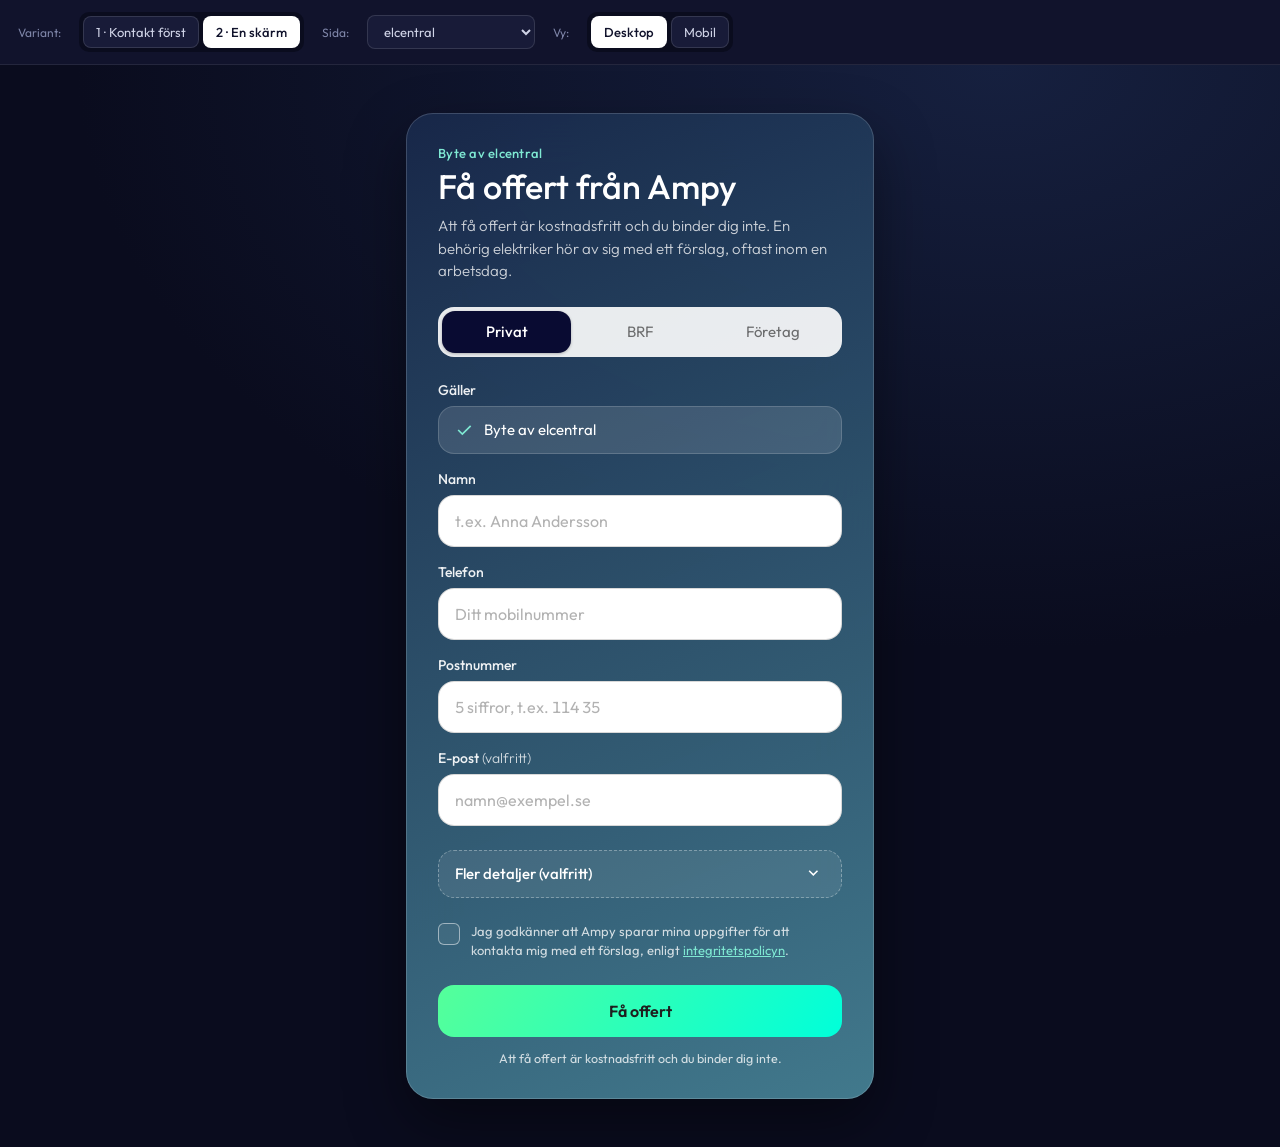
==== index.html @ 71ba9465 "Hero 2 offertformulär: två production-redo varianter (kontakt-först + en skärm) Endast formuläret (h" ====
<!DOCTYPE html>
<html lang="sv">
<head>
<meta charset="utf-8">
<meta name="viewport" content="width=device-width, initial-scale=1">
<title>Ampy offertformulär — variant 1 & 2</title>
<link rel="preconnect" href="https://fonts.googleapis.com">
<link rel="preconnect" href="https://fonts.gstatic.com" crossorigin>
<link href="https://fonts.googleapis.com/css2?family=Outfit:wght@300;400;500;600;700&display=swap" rel="stylesheet">
<style>
/* NOTE: production must self-host Outfit (GDPR). Tokens preserved from the live 8/10 form. */
:root{
  --mid:#090b32; --sea:#5eb1bf; --neon1:#55ff9a; --neon2:#00ffda;
  --crystal:#b6f2ff; --teal:#00a991; --teal-soft:#7fe9d3;
  --ink:#1e1e1e; --charcoal:#333; --gray:#b2b2b2; --white:#fff;
  --radius:16px; --radius-card:27px;
  --s2:8px; --s3:12px; --s4:16px; --s6:24px; --s8:32px;
  --field-h:52px;
  --lbl:rgba(255,255,255,.92); --sub:rgba(255,255,255,.78);
  --line:rgba(255,255,255,.16);
}
*{box-sizing:border-box}
html,body{margin:0}
body{font-family:'Outfit',system-ui,sans-serif;background:#0a0c1e;color:var(--ink)}

/* ---- review harness chrome (NOT part of the product) ---- */
.bar{position:sticky;top:0;z-index:20;display:flex;flex-wrap:wrap;gap:10px 18px;align-items:center;
  padding:12px 18px;background:#11132c;border-bottom:1px solid rgba(255,255,255,.08);font-size:13px;color:#cfd3e6}
.bar .lab{color:#7e85a8;font-size:12px}
.bar .grp{display:flex;gap:4px;background:#0a0c1e;padding:4px;border-radius:10px}
.bar .grp button,.bar select{font-family:inherit;font-size:13px;border:1px solid rgba(255,255,255,.12);
  background:#181b38;color:#cfd3e6;border-radius:8px;padding:7px 12px;cursor:pointer}
.bar .grp button.act{background:var(--white);color:#11132c;border-color:transparent;font-weight:500}
.bar select{background:#181b38}

/* ---- the hero backdrop (context only; the real hero/left column is NOT rebuilt) ---- */
.stage{display:flex;justify-content:center;padding:48px 24px;min-height:calc(100vh - 56px);
  background:radial-gradient(120% 90% at 78% 0%, #16203f 0%, #0a0c1e 60%)}
.stage.mob{padding:28px 0}
.holder{width:100%;max-width:468px}
.stage.mob .holder{max-width:390px}

/* ---- the FORM card (preserved glas-kort) ---- */
.card{position:relative;border-radius:var(--radius-card);padding:var(--s8);color:var(--white);
  background:linear-gradient(156.51deg, rgba(9,11,50,.94) -33%, rgba(94,177,191,.82) 130%);
  backdrop-filter:blur(30px);-webkit-backdrop-filter:blur(30px);
  box-shadow:0 24px 60px rgba(0,0,0,.42), inset 0 0 0 1px var(--line)}
.stage.mob .card{padding:var(--s6) 22px;border-radius:22px}

.eyebrow{font-size:13px;font-weight:500;letter-spacing:.02em;color:var(--teal-soft);margin:0 0 6px}
.title{font-size:34px;line-height:1.18;font-weight:500;margin:0}
.stage.mob .title{font-size:24px}
.subtitle{font-size:15px;line-height:1.5;font-weight:300;color:var(--sub);margin:8px 0 0}
.progress{display:flex;align-items:center;gap:10px;margin:18px 0 2px}
.progress .pt{font-size:13px;color:var(--sub)}
.progress .bars{display:flex;gap:6px}
.progress .bars i{width:26px;height:4px;border-radius:99px;background:rgba(255,255,255,.30);display:block}
.progress .bars i.on{background:var(--teal)}

form{margin:0}
.group{margin-top:var(--s6)}
.group:first-of-type{margin-top:var(--s6)}
.fld{margin-top:var(--s4)}
.fld:first-child{margin-top:0}
label.l{display:block;font-size:14px;font-weight:500;color:var(--lbl);margin:0 0 7px}
label.l .opt{font-weight:300;color:var(--sub)}
.inp{width:100%;height:var(--field-h);border:1px solid rgba(178,178,178,.5);border-radius:var(--radius);
  background:var(--white);color:var(--ink);font-family:inherit;font-size:16px;padding:0 16px;outline:none;
  transition:box-shadow .15s,border-color .15s}
.stage.mob .inp{height:56px}
textarea.inp{height:92px;padding:12px 16px;resize:none;line-height:1.45}
select.inp{appearance:none;background-image:url("data:image/svg+xml;utf8,<svg xmlns='http://www.w3.org/2000/svg' width='20' height='20' fill='none' stroke='%231e1e1e' stroke-width='1.6'><path d='M5 8l5 5 5-5'/></svg>");background-repeat:no-repeat;background-position:right 14px center}
.inp::placeholder{color:var(--gray)}
.inp[inputmode]{font-variant-numeric:tabular-nums}
.inp:focus{border-color:var(--teal);box-shadow:0 0 0 3px rgba(0,169,145,.45)}
.fld.err .inp{border-color:var(--teal);box-shadow:0 0 0 2px rgba(0,169,145,.35)}
.help{display:none;font-size:13px;line-height:1.4;color:var(--teal-soft);margin:7px 2px 0}
.fld.err .help{display:block}

/* segment control */
.seg{display:flex;gap:4px;background:rgba(255,255,255,.9);border-radius:var(--radius);padding:4px}
.seg button{flex:1;height:42px;border:0;border-radius:13px;background:transparent;color:rgba(30,30,30,.62);
  font-family:inherit;font-size:15px;font-weight:400;cursor:pointer;transition:.18s}
.seg button[aria-checked="true"]{background:var(--mid);color:var(--white);font-weight:500;box-shadow:0 1px 3px rgba(0,0,0,.25)}

/* tjänst chip / select */
.tjanst-chip{display:flex;align-items:center;gap:10px;background:rgba(255,255,255,.12);border:1px solid var(--line);
  border-radius:var(--radius);padding:13px 15px;font-size:15px;color:var(--white)}
.tjanst-chip .ic{width:20px;height:20px;color:var(--teal-soft)}

/* consent */
.consent{display:flex;gap:11px;align-items:flex-start;margin-top:var(--s6);cursor:pointer}
.consent input{appearance:none;flex:0 0 22px;width:22px;height:22px;margin:1px 0 0;border:1.5px solid rgba(255,255,255,.5);
  border-radius:6px;background:rgba(255,255,255,.06);cursor:pointer;position:relative;transition:.15s}
.consent input:checked{background:var(--teal);border-color:var(--teal)}
.consent input:checked::after{content:"";position:absolute;left:7px;top:3px;width:5px;height:10px;
  border:solid #042b24;border-width:0 2px 2px 0;transform:rotate(45deg)}
.consent input:focus-visible{box-shadow:0 0 0 3px rgba(0,169,145,.45)}
.consent span{font-size:13px;line-height:1.5;color:var(--sub)}
.consent a{color:var(--teal-soft)}
.fld.err .consent input{border-color:var(--teal);box-shadow:0 0 0 2px rgba(0,169,145,.35)}

/* buttons */
.btn{width:100%;height:var(--field-h);border:0;border-radius:var(--radius);font-family:inherit;font-size:16px;
  font-weight:600;cursor:pointer;display:flex;align-items:center;justify-content:center;gap:9px;transition:.18s}
.stage.mob .btn{height:56px}
.btn-primary{background:linear-gradient(120deg,var(--neon1),var(--neon2));color:var(--ink)}
.btn-primary:hover{filter:brightness(.96);transform:translateY(-1px);box-shadow:0 6px 18px rgba(0,255,218,.32)}
.btn-primary:active{transform:translateY(0);filter:brightness(.92)}
.btn-secondary{background:var(--crystal);color:var(--ink);font-weight:500}
.btn-ghost{background:transparent;border:1px solid rgba(255,255,255,.5);color:var(--white);font-weight:400;height:46px}
.btn-ghost:hover{background:rgba(255,255,255,.08);border-color:rgba(255,255,255,.85)}
.btn:focus-visible{outline:0;box-shadow:0 0 0 3px rgba(0,169,145,.5)}
.cta-zone{margin-top:var(--s6)}
.cta-zone .btn-ghost{margin-top:var(--s3)}
.microcopy{font-size:12.5px;line-height:1.5;color:var(--sub);text-align:center;margin:12px 2px 0}

/* eljour ring */
.ring{display:flex;flex-direction:column;gap:6px;background:rgba(0,169,145,.14);border:1px solid rgba(0,169,145,.5);
  border-radius:var(--radius);padding:14px 16px;margin-bottom:var(--s6)}
.ring a{display:flex;align-items:center;justify-content:center;gap:9px;height:48px;border-radius:12px;
  background:linear-gradient(120deg,var(--neon1),var(--neon2));color:var(--ink);font-size:17px;font-weight:600;text-decoration:none}
.ring .note{font-size:12.5px;line-height:1.45;color:var(--sub)}

/* expander */
.disc{margin-top:var(--s6)}
.disc>button{display:flex;align-items:center;justify-content:space-between;width:100%;height:48px;padding:0 16px;
  background:rgba(255,255,255,.08);border:1px dashed rgba(255,255,255,.32);border-radius:var(--radius);
  color:var(--white);font-family:inherit;font-size:15px;font-weight:500;cursor:pointer}
.disc>button .chev{transition:transform .2s}
.disc[data-open="true"]>button .chev{transform:rotate(180deg)}
.disc-body{overflow:hidden}
.disc[data-open="false"] .disc-body{display:none}

/* upload */
.upload{display:flex;align-items:center;justify-content:center;gap:9px;height:64px;border:1.5px dashed rgba(255,255,255,.34);
  border-radius:var(--radius);color:var(--sub);font-size:14px}

/* done */
.done{text-align:center;padding:8px 4px 4px}
.done .ok{width:60px;height:60px;border-radius:50%;background:var(--teal);display:flex;align-items:center;justify-content:center;
  margin:0 auto 16px}
.done .ok svg{width:30px;height:30px;stroke:#042b24}
.done h2{font-size:24px;font-weight:500;margin:0 0 8px}
.done p{font-size:15px;line-height:1.55;font-weight:300;color:var(--sub);margin:0}

svg.ic{display:block}
@media (prefers-reduced-motion: reduce){*{transition:none !important;animation:none !important}}
.sr-only{position:absolute;width:1px;height:1px;padding:0;margin:-1px;overflow:hidden;clip:rect(0,0,0,0);border:0}
</style>
</head>
<body>
<div class="bar">
  <span class="lab">Variant:</span>
  <div class="grp" id="variant">
    <button data-variant="v1">1 · Kontakt först</button>
    <button data-variant="v2">2 · En skärm</button>
  </div>
  <span class="lab">Sida:</span>
  <select id="scenario">
    <option value="elektriker">elektriker i [ort]</option>
    <option value="eljour">eljour i [ort] (akut)</option>
    <option value="laddbox">laddbox i [ort]</option>
    <option value="elinstallation">elinstallation i [ort]</option>
    <option value="elcentral" selected>elcentral</option>
    <option value="brf">elektriker för BRF</option>
    <option value="foretag">elektriker för företag</option>
  </select>
  <span class="lab">Vy:</span>
  <div class="grp" id="view">
    <button data-view="desktop">Desktop</button>
    <button data-view="mob">Mobil</button>
  </div>
</div>

<div class="stage" id="stage">
  <div class="holder">
    <div class="card" id="card"></div>
  </div>
</div>

<script>
(function(){
  var SC = {
    elektriker:{ctx:"Elektriker i Sollentuna", kundtyp:"privat", tjanst:null, ask:true, ort:"Sollentuna", akut:false, cta:"Få offert"},
    eljour:{ctx:"Eljour i Sollentuna", kundtyp:"privat", tjanst:"Elfel", ask:false, ort:"Sollentuna", akut:true, cta:"Få offert"},
    laddbox:{ctx:"Laddbox i Sollentuna", kundtyp:"privat", tjanst:"Laddbox", ask:false, ort:"Sollentuna", akut:false, cta:"Få laddbox-offert"},
    elinstallation:{ctx:"Elinstallation i Sollentuna", kundtyp:"privat", tjanst:"Elinstallation", ask:false, ort:"Sollentuna", akut:false, cta:"Få offert"},
    elcentral:{ctx:"Byte av elcentral", kundtyp:"privat", tjanst:"Byte av elcentral", ask:false, ort:"", akut:false, cta:"Få offert"},
    brf:{ctx:"Elektriker för BRF", kundtyp:"brf", tjanst:null, ask:true, ort:"", akut:false, cta:"Få offert"},
    foretag:{ctx:"Elektriker för företag", kundtyp:"foretag", tjanst:null, ask:true, ort:"", akut:false, cta:"Få offert"}
  };
  var SEG = {privat:"Privat", brf:"BRF", foretag:"Företag"};
  var TJ = ["Elinstallation","Belysning","Energilösningar","Kök och badrum","Elfel","Annat"];
  var st = {variant:"v2", scenario:"elcentral", step:1, view:"desktop", seg:"privat", open:false};

  var card = document.getElementById('card'), stage = document.getElementById('stage');
  function d(s){var sc=SC[st.scenario]; return sc[s];}

  function seg(){
    return '<div class="seg" role="radiogroup" aria-label="Kundtyp">'+
      ['privat','brf','foretag'].map(function(k){
        return '<button type="button" role="radio" data-seg="'+k+'" aria-checked="'+(st.seg===k)+'">'+SEG[k]+'</button>';
      }).join('')+'</div>';
  }
  function tjanst(){
    if(d('ask')){
      return '<div class="fld"><label class="l" for="tj">Vad gäller arbetet?</label>'+
        '<select class="inp" id="tj">'+TJ.map(function(o){return '<option>'+o+'</option>';}).join('')+'</select></div>';
    }
    return '<div class="fld"><label class="l">Gäller</label>'+
      '<div class="tjanst-chip"><svg class="ic" viewBox="0 0 24 24" fill="none" stroke="currentColor" stroke-width="2"><path d="M5 12l5 5L20 7"/></svg>'+d('tjanst')+'</div></div>';
  }
  function fld(label,id,type,ph,opt){
    var im = type==='tel'?' inputmode="tel"':(type==='num'?' inputmode="numeric"':'');
    var t = type==='num'?'text':type;
    return '<div class="fld"><label class="l" for="'+id+'">'+label+(opt?' <span class="opt">(valfritt)</span>':'')+'</label>'+
      '<input class="inp" id="'+id+'" type="'+t+'"'+im+' placeholder="'+ph+'" autocomplete="'+(id==='namn'?'name':id==='telefon'?'tel':id==='postnr'?'postal-code':id==='epost'?'email':'off')+'">'+
      '<p class="help" id="'+id+'-h"></p></div>';
  }
  function consent(){
    return '<div class="fld"><label class="consent"><input type="checkbox" id="gdpr" required>'+
      '<span>Jag godkänner att Ampy sparar mina uppgifter för att kontakta mig med ett förslag, enligt <a href="#" onclick="return false">integritetspolicyn</a>.</span></label>'+
      '<p class="help" id="gdpr-h" style="margin-left:33px">Vi behöver ditt godkännande för att få kontakta dig.</p></div>';
  }
  function enrich(){
    var org = '';
    if(st.seg==='brf') org = fld('Föreningens namn','foren','text','Namn på BRF:en',true)+fld('Org.nr','orgnr','num','10 siffror',true);
    if(st.seg==='foretag') org = fld('Företagsnamn','ftg','text','Företagets namn',true)+fld('Org.nr','orgnr','num','10 siffror',true);
    return '<div class="fld"><label class="l" for="beskriv">Beskriv uppdraget <span class="opt">(valfritt)</span></label>'+
      '<textarea class="inp" id="beskriv" placeholder="Vad behöver du hjälp med? T.ex. rum, antal eller vad som krånglar."></textarea></div>'+
      org+
      fld('Adress','adress','text','Gatuadress där jobbet ska göras',true)+
      fld('E-post','epost','email','namn@exempel.se',true)+
      '<div class="fld"><label class="l" for="tid">Tidsram <span class="opt">(valfritt)</span></label>'+
      '<select class="inp" id="tid"><option value="">När passar det dig?</option><option>Inom 24 timmar</option><option>Inom 72 timmar</option><option>Om 1–2 veckor</option><option>Flexibelt</option></select></div>'+
      '<div class="fld"><label class="l">Bilder <span class="opt">(valfritt)</span></label>'+
      '<div class="upload"><svg class="ic" width="20" height="20" viewBox="0 0 24 24" fill="none" stroke="currentColor" stroke-width="1.8"><path d="M12 15V4m0 0L8 8m4-4l4 4"/><path d="M5 17v2a1 1 0 001 1h12a1 1 0 001-1v-2"/></svg>Ladda upp bilder på t.ex. elcentral eller plats</div></div>';
  }
  function ring(){
    if(!d('akut')) return '';
    return '<div class="ring"><a href="tel:+46102657979"><svg class="ic" width="20" height="20" viewBox="0 0 24 24" fill="none" stroke="currentColor" stroke-width="2"><path d="M5 4h4l2 5-3 2a12 12 0 005 5l2-3 5 2v4a2 2 0 01-2 2A16 16 0 013 6a2 2 0 012-2z"/></svg>Ring 010-265 79 79</a>'+
      '<p class="note">Vid fara eller brand: ring 112 först. För akut elfel hjälper vi dig snabbast på telefon.</p></div>';
  }
  function head(){
    return '<p class="eyebrow">'+d('ctx')+'</p><h1 class="title">Få offert från Ampy</h1>'+
      '<p class="subtitle">Att få offert är kostnadsfritt och du binder dig inte. En behörig elektriker hör av sig med ett förslag, oftast inom en arbetsdag.</p>';
  }
  function microcopy(){return '<p class="microcopy">Att få offert är kostnadsfritt och du binder dig inte.</p>';}

  function renderV1(){
    if(st.step===1){
      return head()+
        '<div class="progress"><span class="pt">Steg 1 av 2</span><div class="bars"><i class="on"></i><i></i></div></div>'+
        '<form novalidate>'+ring()+
        '<div class="group">'+seg()+'</div>'+
        '<div class="group">'+tjanst()+
          fld('Namn','namn','text','t.ex. Anna Andersson')+
          fld('Telefon','telefon','tel','Ditt mobilnummer')+
          fld('Postnummer','postnr','num','5 siffror, t.ex. 114 35')+'</div>'+
        consent()+
        '<div class="cta-zone"><button type="button" class="btn '+(d("akut")?"btn-secondary":"btn-primary")+'" data-act="submit1">Skicka förfrågan</button></div>'+
        microcopy()+'</form>';
    }
    if(st.step===2){
      return '<div class="progress"><span class="pt">Steg 2 av 2 · frivilligt</span><div class="bars"><i class="on"></i><i class="on"></i></div></div>'+
        '<h1 class="title">Tack, vi har din förfrågan</h1>'+
        '<p class="subtitle">En behörig elektriker hör av sig med ett förslag, oftast inom en arbetsdag. Vill du lägga till detaljer medan du är här? Det är helt frivilligt och gör det lättare för oss att räkna rätt direkt.</p>'+
        '<form novalidate><div class="group">'+enrich()+'</div>'+
        '<div class="cta-zone"><button type="button" class="btn btn-primary" data-act="finish">Slutför</button>'+
        '<button type="button" class="btn btn-ghost" data-act="finish">Hoppa över</button></div></form>';
    }
    return done();
  }
  function renderV2(){
    if(st.step!==1) return done();
    return head()+
      '<form novalidate>'+ring()+
      '<div class="group">'+seg()+'</div>'+
      '<div class="group">'+tjanst()+
        fld('Namn','namn','text','t.ex. Anna Andersson')+
        fld('Telefon','telefon','tel','Ditt mobilnummer')+
        fld('Postnummer','postnr','num','5 siffror, t.ex. 114 35')+
        fld('E-post','epost','email','namn@exempel.se',true)+'</div>'+
      '<div class="disc" data-open="'+st.open+'"><button type="button" data-act="toggle" aria-expanded="'+st.open+'">Fler detaljer (valfritt)'+
        '<svg class="chev ic" width="20" height="20" viewBox="0 0 24 24" fill="none" stroke="currentColor" stroke-width="1.8"><path d="M5 8l5 5 5-5"/></svg></button>'+
        '<div class="disc-body"><div class="group">'+enrich()+'</div></div></div>'+
      consent()+
      '<div class="cta-zone"><button type="button" class="btn '+(d("akut")?"btn-secondary":"btn-primary")+'" data-act="submitV2">'+d('cta')+'</button></div>'+
      microcopy()+'</form>';
  }
  function done(){
    return '<div class="done"><div class="ok"><svg viewBox="0 0 24 24" fill="none" stroke-width="2.4"><path d="M5 12l5 5L20 7"/></svg></div>'+
      '<h2>Tack, vi har din förfrågan</h2>'+
      '<p>En behörig elektriker hör av sig med ett förslag, oftast inom en arbetsdag.</p>'+
      '<div class="cta-zone"><button type="button" class="btn btn-secondary" data-act="restart">Visa formuläret igen</button></div></div>';
  }

  function render(){
    card.innerHTML = (st.variant==='v1') ? renderV1() : renderV2();
    mark('variant','variant',st.variant); mark('view','view',st.view);
    stage.className = 'stage'+(st.view==='mob'?' mob':'');
  }
  function mark(id,attr,val){var g=document.getElementById(id);
    Array.prototype.forEach.call(g.children,function(b){b.classList.toggle('act',b.dataset[attr]===val);});}

  function setScenario(k){st.scenario=k; st.seg=SC[k].kundtyp; st.step=1; st.open=false; render();}

  document.getElementById('variant').addEventListener('click',function(e){var b=e.target.closest('[data-variant]');if(b){st.variant=b.dataset.variant;st.step=1;st.open=false;render();}});
  document.getElementById('view').addEventListener('click',function(e){var b=e.target.closest('[data-view]');if(b){st.view=b.dataset.view;render();}});
  document.getElementById('scenario').addEventListener('change',function(e){setScenario(e.target.value);});

  card.addEventListener('click',function(e){
    var segb=e.target.closest('[data-seg]');
    if(segb){st.seg=segb.dataset.seg;render();return;}
    var a=e.target.closest('[data-act]'); if(!a) return;
    var act=a.dataset.act;
    if(act==='toggle'){st.open=!st.open;render();}
    else if(act==='submit1'){ if(validate(['namn','telefon','postnr','gdpr'])) {st.step=2;render();window.scrollTo(0,0);} }
    else if(act==='submitV2'){ if(validate(['namn','telefon','postnr','gdpr'])) {st.step=2;render();window.scrollTo(0,0);} }
    else if(act==='finish'){st.step=3;render();window.scrollTo(0,0);}
    else if(act==='restart'){st.step=1;st.open=false;render();}
  });

  function validate(ids){
    var ok=true, first=null;
    ids.forEach(function(id){
      var el=document.getElementById(id); if(!el) return;
      var fldEl=el.closest('.fld'); var bad=false;
      if(id==='gdpr') bad=!el.checked;
      else if(id==='postnr') bad=!/^\d{3}\s?\d{2}$/.test(el.value.trim());
      else if(id==='telefon') bad=el.value.replace(/[\s\-()]/g,'').replace(/^\+46/,'0').replace(/\D/g,'').length<7;
      else bad=el.value.trim().length<2;
      var help=document.getElementById(id+'-h');
      if(help && id!=='gdpr'){
        help.textContent = id==='namn'?'Skriv ditt namn, så vet vi vem vi pratar med.':
          id==='telefon'?'Skriv ditt telefonnummer, så kan vi nå dig.':
          id==='postnr'?'Postnummer ska vara fem siffror, t.ex. 171 67.':'';
      }
      if(fldEl) fldEl.classList.toggle('err',bad);
      el.setAttribute('aria-invalid', bad?'true':'false');
      if(bad){ok=false; if(!first) first=el;}
    });
    if(first) first.focus();
    return ok;
  }

  render();
})();
</script>
</body>
</html>
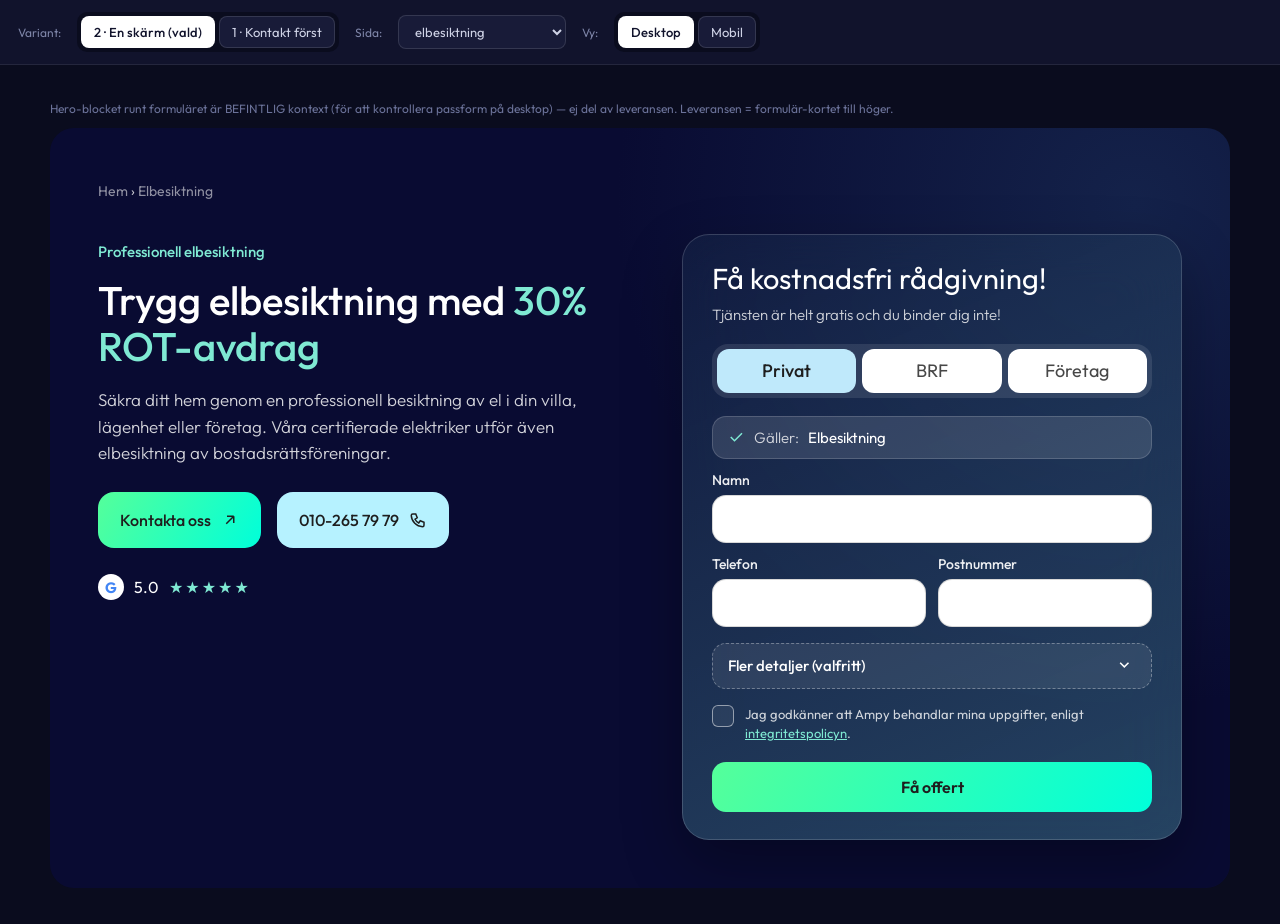
==== commit 1403be10: "V2 finslip: kompakt för desktop-passform, candour-fixar (eljour-copy, consent-länk, grön teknik-tak)" ====
--- a/index.html
+++ b/index.html
@@ -3,348 +3,312 @@
 <head>
 <meta charset="utf-8">
 <meta name="viewport" content="width=device-width, initial-scale=1">
-<title>Ampy offertformulär — variant 1 & 2</title>
+<title>Ampy offertformulär — variant 2 (en skärm)</title>
 <link rel="preconnect" href="https://fonts.googleapis.com">
 <link rel="preconnect" href="https://fonts.gstatic.com" crossorigin>
 <link href="https://fonts.googleapis.com/css2?family=Outfit:wght@300;400;500;600;700&display=swap" rel="stylesheet">
 <style>
-/* NOTE: production must self-host Outfit (GDPR). Tokens preserved from the live 8/10 form. */
 :root{
   --mid:#090b32; --sea:#5eb1bf; --neon1:#55ff9a; --neon2:#00ffda;
-  --crystal:#b6f2ff; --teal:#00a991; --teal-soft:#7fe9d3;
+  --crystal:#b6f2ff; --lightblue:#bfe9fb; --teal:#00a991; --teal-soft:#7fe9d3;
   --ink:#1e1e1e; --charcoal:#333; --gray:#b2b2b2; --white:#fff;
   --radius:16px; --radius-card:27px;
-  --s2:8px; --s3:12px; --s4:16px; --s6:24px; --s8:32px;
-  --field-h:52px;
-  --lbl:rgba(255,255,255,.92); --sub:rgba(255,255,255,.78);
-  --line:rgba(255,255,255,.16);
+  --field-h:48px;
+  --lbl:rgba(255,255,255,.92); --sub:rgba(255,255,255,.80); --line:rgba(255,255,255,.16);
 }
 *{box-sizing:border-box}
 html,body{margin:0}
 body{font-family:'Outfit',system-ui,sans-serif;background:#0a0c1e;color:var(--ink)}
 
-/* ---- review harness chrome (NOT part of the product) ---- */
-.bar{position:sticky;top:0;z-index:20;display:flex;flex-wrap:wrap;gap:10px 18px;align-items:center;
+.bar{position:sticky;top:0;z-index:30;display:flex;flex-wrap:wrap;gap:10px 16px;align-items:center;
   padding:12px 18px;background:#11132c;border-bottom:1px solid rgba(255,255,255,.08);font-size:13px;color:#cfd3e6}
 .bar .lab{color:#7e85a8;font-size:12px}
 .bar .grp{display:flex;gap:4px;background:#0a0c1e;padding:4px;border-radius:10px}
 .bar .grp button,.bar select{font-family:inherit;font-size:13px;border:1px solid rgba(255,255,255,.12);
   background:#181b38;color:#cfd3e6;border-radius:8px;padding:7px 12px;cursor:pointer}
 .bar .grp button.act{background:var(--white);color:#11132c;border-color:transparent;font-weight:500}
-.bar select{background:#181b38}
-
-/* ---- the hero backdrop (context only; the real hero/left column is NOT rebuilt) ---- */
-.stage{display:flex;justify-content:center;padding:48px 24px;min-height:calc(100vh - 56px);
-  background:radial-gradient(120% 90% at 78% 0%, #16203f 0%, #0a0c1e 60%)}
-.stage.mob{padding:28px 0}
-.holder{width:100%;max-width:468px}
-.stage.mob .holder{max-width:390px}
-
-/* ---- the FORM card (preserved glas-kort) ---- */
-.card{position:relative;border-radius:var(--radius-card);padding:var(--s8);color:var(--white);
-  background:linear-gradient(156.51deg, rgba(9,11,50,.94) -33%, rgba(94,177,191,.82) 130%);
+
+.wrap{padding:36px 24px}
+.ctxnote{max-width:1180px;margin:0 auto 12px;font-size:12px;color:#6b7299}
+
+/* ===== existing hero block (CONTEXT for fit-check — not the deliverable) ===== */
+.block{max-width:1180px;margin:0 auto;background:var(--mid);border-radius:24px;padding:40px 48px 48px;
+  position:relative;overflow:hidden;background-image:radial-gradient(80% 120% at 92% 10%, #14224a 0%, rgba(20,34,74,0) 55%)}
+.crumb{font-size:14px;color:rgba(255,255,255,.55);margin-bottom:34px}
+.crumb b{color:rgba(255,255,255,.8);font-weight:400}
+.hero{display:flex;gap:48px;align-items:flex-start}
+.left{flex:1 1 0;min-width:0;color:var(--white);padding-top:6px}
+.left .eb{color:var(--teal-soft);font-size:15px;font-weight:500;margin:0 0 14px}
+.left h1{font-size:40px;line-height:1.15;font-weight:500;margin:0 0 18px}
+.left h1 em{font-style:normal;color:var(--teal-soft)}
+.left p{font-size:17px;line-height:1.55;font-weight:300;color:rgba(255,255,255,.82);margin:0 0 26px;max-width:46ch}
+.left .ctas{display:flex;gap:16px;flex-wrap:wrap;margin-bottom:26px}
+.left .ctas a{display:flex;align-items:center;gap:10px;height:56px;padding:0 22px;border-radius:16px;
+  font-size:16px;font-weight:500;text-decoration:none}
+.left .ctas .c1{background:linear-gradient(120deg,var(--neon1),var(--neon2));color:var(--ink)}
+.left .ctas .c2{background:var(--crystal);color:var(--ink)}
+.left .rate{display:flex;align-items:center;gap:10px;font-size:16px;color:var(--white)}
+.left .rate .g{width:26px;height:26px;border-radius:50%;background:#fff;display:flex;align-items:center;justify-content:center;font-weight:700;color:#4285f4;font-size:15px}
+.left .rate .st{color:var(--teal-soft);letter-spacing:2px}
+
+/* ===== THE FORM CARD (the deliverable) ===== */
+.formcol{flex:0 0 500px;width:500px}
+.card{position:relative;border-radius:var(--radius-card);padding:28px 30px;color:var(--white);
+  background:linear-gradient(156.51deg, rgba(9,11,50,.55) -33%, rgba(94,177,191,.42) 130%);
   backdrop-filter:blur(30px);-webkit-backdrop-filter:blur(30px);
-  box-shadow:0 24px 60px rgba(0,0,0,.42), inset 0 0 0 1px var(--line)}
-.stage.mob .card{padding:var(--s6) 22px;border-radius:22px}
-
-.eyebrow{font-size:13px;font-weight:500;letter-spacing:.02em;color:var(--teal-soft);margin:0 0 6px}
-.title{font-size:34px;line-height:1.18;font-weight:500;margin:0}
-.stage.mob .title{font-size:24px}
-.subtitle{font-size:15px;line-height:1.5;font-weight:300;color:var(--sub);margin:8px 0 0}
-.progress{display:flex;align-items:center;gap:10px;margin:18px 0 2px}
+  box-shadow:0 24px 60px rgba(0,0,0,.30), inset 0 0 0 1px var(--line)}
+
+.title{font-size:29px;line-height:1.2;font-weight:400;margin:0;white-space:nowrap}
+.subtitle{font-size:15px;line-height:1.45;font-weight:300;color:var(--sub);margin:7px 0 0}
+
+.progress{display:flex;align-items:center;gap:10px;margin:16px 0 2px}
 .progress .pt{font-size:13px;color:var(--sub)}
 .progress .bars{display:flex;gap:6px}
 .progress .bars i{width:26px;height:4px;border-radius:99px;background:rgba(255,255,255,.30);display:block}
 .progress .bars i.on{background:var(--teal)}
 
 form{margin:0}
-.group{margin-top:var(--s6)}
-.group:first-of-type{margin-top:var(--s6)}
-.fld{margin-top:var(--s4)}
+.group{margin-top:18px}
+.fld{margin-top:12px}
 .fld:first-child{margin-top:0}
-label.l{display:block;font-size:14px;font-weight:500;color:var(--lbl);margin:0 0 7px}
+.row2{display:flex;gap:12px;margin-top:12px}
+.row2 .fld{flex:1;margin-top:0;min-width:0}
+label.l{display:block;font-size:14px;font-weight:500;color:var(--lbl);margin:0 0 6px}
 label.l .opt{font-weight:300;color:var(--sub)}
-.inp{width:100%;height:var(--field-h);border:1px solid rgba(178,178,178,.5);border-radius:var(--radius);
-  background:var(--white);color:var(--ink);font-family:inherit;font-size:16px;padding:0 16px;outline:none;
+.inp{width:100%;height:var(--field-h);border:1px solid rgba(178,178,178,.5);border-radius:14px;
+  background:var(--white);color:var(--ink);font-family:inherit;font-size:16px;font-weight:400;padding:0 15px;outline:none;
   transition:box-shadow .15s,border-color .15s}
-.stage.mob .inp{height:56px}
-textarea.inp{height:92px;padding:12px 16px;resize:none;line-height:1.45}
-select.inp{appearance:none;background-image:url("data:image/svg+xml;utf8,<svg xmlns='http://www.w3.org/2000/svg' width='20' height='20' fill='none' stroke='%231e1e1e' stroke-width='1.6'><path d='M5 8l5 5 5-5'/></svg>");background-repeat:no-repeat;background-position:right 14px center}
+textarea.inp{height:80px;padding:11px 15px;resize:none;line-height:1.45}
+select.inp{appearance:none;background-image:url("data:image/svg+xml;utf8,<svg xmlns='http://www.w3.org/2000/svg' width='20' height='20' fill='none' stroke='%231e1e1e' stroke-width='1.6'><path d='M5 8l5 5 5-5'/></svg>");background-repeat:no-repeat;background-position:right 13px center}
 .inp::placeholder{color:var(--gray)}
 .inp[inputmode]{font-variant-numeric:tabular-nums}
 .inp:focus{border-color:var(--teal);box-shadow:0 0 0 3px rgba(0,169,145,.45)}
 .fld.err .inp{border-color:var(--teal);box-shadow:0 0 0 2px rgba(0,169,145,.35)}
-.help{display:none;font-size:13px;line-height:1.4;color:var(--teal-soft);margin:7px 2px 0}
+.help{display:none;font-size:13px;line-height:1.4;color:var(--teal-soft);margin:6px 2px 0}
 .fld.err .help{display:block}
 
-/* segment control */
-.seg{display:flex;gap:4px;background:rgba(255,255,255,.9);border-radius:var(--radius);padding:4px}
-.seg button{flex:1;height:42px;border:0;border-radius:13px;background:transparent;color:rgba(30,30,30,.62);
-  font-family:inherit;font-size:15px;font-weight:400;cursor:pointer;transition:.18s}
-.seg button[aria-checked="true"]{background:var(--mid);color:var(--white);font-weight:500;box-shadow:0 1px 3px rgba(0,0,0,.25)}
-
-/* tjänst chip / select */
-.tjanst-chip{display:flex;align-items:center;gap:10px;background:rgba(255,255,255,.12);border:1px solid var(--line);
-  border-radius:var(--radius);padding:13px 15px;font-size:15px;color:var(--white)}
-.tjanst-chip .ic{width:20px;height:20px;color:var(--teal-soft)}
+/* segment — light-blue selected, white others, grouped in one container (clone of current colours) */
+.seg{display:flex;gap:6px;background:rgba(255,255,255,.10);border-radius:16px;padding:5px}
+.seg button{flex:1;height:44px;border:0;border-radius:12px;background:var(--white);color:rgba(30,30,30,.82);
+  font-family:inherit;font-size:18px;font-weight:400;cursor:pointer;transition:.15s}
+.seg button[aria-checked="true"]{background:var(--lightblue);color:var(--ink);font-weight:500}
+
+/* gäller chip (compact, one row) */
+.gchip{display:flex;align-items:center;gap:9px;background:rgba(255,255,255,.12);border:1px solid var(--line);
+  border-radius:14px;padding:11px 14px;font-size:15px;color:var(--white)}
+.gchip .gk{color:var(--sub);font-weight:300}
+.gchip .ic{width:18px;height:18px;color:var(--teal-soft);flex:none}
 
 /* consent */
-.consent{display:flex;gap:11px;align-items:flex-start;margin-top:var(--s6);cursor:pointer}
-.consent input{appearance:none;flex:0 0 22px;width:22px;height:22px;margin:1px 0 0;border:1.5px solid rgba(255,255,255,.5);
+.consent{display:flex;gap:11px;align-items:flex-start;margin-top:16px;cursor:pointer}
+.consent input{appearance:none;flex:0 0 22px;width:22px;height:22px;margin:0;border:1.5px solid rgba(255,255,255,.5);
   border-radius:6px;background:rgba(255,255,255,.06);cursor:pointer;position:relative;transition:.15s}
 .consent input:checked{background:var(--teal);border-color:var(--teal)}
-.consent input:checked::after{content:"";position:absolute;left:7px;top:3px;width:5px;height:10px;
-  border:solid #042b24;border-width:0 2px 2px 0;transform:rotate(45deg)}
+.consent input:checked::after{content:"";position:absolute;left:7px;top:3px;width:5px;height:10px;border:solid #042b24;border-width:0 2px 2px 0;transform:rotate(45deg)}
 .consent input:focus-visible{box-shadow:0 0 0 3px rgba(0,169,145,.45)}
 .consent span{font-size:13px;line-height:1.5;color:var(--sub)}
 .consent a{color:var(--teal-soft)}
 .fld.err .consent input{border-color:var(--teal);box-shadow:0 0 0 2px rgba(0,169,145,.35)}
 
 /* buttons */
-.btn{width:100%;height:var(--field-h);border:0;border-radius:var(--radius);font-family:inherit;font-size:16px;
-  font-weight:600;cursor:pointer;display:flex;align-items:center;justify-content:center;gap:9px;transition:.18s}
-.stage.mob .btn{height:56px}
+.btn{width:100%;height:50px;border:0;border-radius:14px;font-family:inherit;font-size:16px;font-weight:600;cursor:pointer;
+  display:flex;align-items:center;justify-content:center;gap:9px;transition:.18s}
 .btn-primary{background:linear-gradient(120deg,var(--neon1),var(--neon2));color:var(--ink)}
-.btn-primary:hover{filter:brightness(.96);transform:translateY(-1px);box-shadow:0 6px 18px rgba(0,255,218,.32)}
-.btn-primary:active{transform:translateY(0);filter:brightness(.92)}
+.btn-primary:hover{filter:brightness(.96);transform:translateY(-1px);box-shadow:0 6px 18px rgba(0,255,218,.30)}
 .btn-secondary{background:var(--crystal);color:var(--ink);font-weight:500}
 .btn-ghost{background:transparent;border:1px solid rgba(255,255,255,.5);color:var(--white);font-weight:400;height:46px}
-.btn-ghost:hover{background:rgba(255,255,255,.08);border-color:rgba(255,255,255,.85)}
 .btn:focus-visible{outline:0;box-shadow:0 0 0 3px rgba(0,169,145,.5)}
-.cta-zone{margin-top:var(--s6)}
-.cta-zone .btn-ghost{margin-top:var(--s3)}
-.microcopy{font-size:12.5px;line-height:1.5;color:var(--sub);text-align:center;margin:12px 2px 0}
-
-/* eljour ring */
-.ring{display:flex;flex-direction:column;gap:6px;background:rgba(0,169,145,.14);border:1px solid rgba(0,169,145,.5);
-  border-radius:var(--radius);padding:14px 16px;margin-bottom:var(--s6)}
-.ring a{display:flex;align-items:center;justify-content:center;gap:9px;height:48px;border-radius:12px;
-  background:linear-gradient(120deg,var(--neon1),var(--neon2));color:var(--ink);font-size:17px;font-weight:600;text-decoration:none}
-.ring .note{font-size:12.5px;line-height:1.45;color:var(--sub)}
+.cta-zone{margin-top:18px}
+.cta-zone .btn-ghost{margin-top:10px}
+
+/* ring (eljour) */
+.ring{display:flex;flex-direction:column;gap:6px;background:rgba(0,169,145,.14);border:1px solid rgba(0,169,145,.5);border-radius:14px;padding:13px 15px;margin-bottom:16px}
+.ring a{display:flex;align-items:center;justify-content:center;gap:9px;height:46px;border-radius:12px;background:linear-gradient(120deg,var(--neon1),var(--neon2));color:var(--ink);font-size:17px;font-weight:600;text-decoration:none}
+.ring .note{font-size:12px;line-height:1.45;color:var(--sub)}
 
 /* expander */
-.disc{margin-top:var(--s6)}
-.disc>button{display:flex;align-items:center;justify-content:space-between;width:100%;height:48px;padding:0 16px;
-  background:rgba(255,255,255,.08);border:1px dashed rgba(255,255,255,.32);border-radius:var(--radius);
-  color:var(--white);font-family:inherit;font-size:15px;font-weight:500;cursor:pointer}
+.disc{margin-top:16px}
+.disc>button{display:flex;align-items:center;justify-content:space-between;width:100%;height:46px;padding:0 15px;
+  background:rgba(255,255,255,.08);border:1px dashed rgba(255,255,255,.32);border-radius:14px;color:var(--white);
+  font-family:inherit;font-size:15px;font-weight:500;cursor:pointer}
 .disc>button .chev{transition:transform .2s}
 .disc[data-open="true"]>button .chev{transform:rotate(180deg)}
-.disc-body{overflow:hidden}
 .disc[data-open="false"] .disc-body{display:none}
-
-/* upload */
-.upload{display:flex;align-items:center;justify-content:center;gap:9px;height:64px;border:1.5px dashed rgba(255,255,255,.34);
-  border-radius:var(--radius);color:var(--sub);font-size:14px}
-
-/* done */
-.done{text-align:center;padding:8px 4px 4px}
-.done .ok{width:60px;height:60px;border-radius:50%;background:var(--teal);display:flex;align-items:center;justify-content:center;
-  margin:0 auto 16px}
-.done .ok svg{width:30px;height:30px;stroke:#042b24}
-.done h2{font-size:24px;font-weight:500;margin:0 0 8px}
+.disc-body{padding-top:4px}
+.upload{display:flex;align-items:center;justify-content:center;gap:9px;height:60px;border:1.5px dashed rgba(255,255,255,.34);border-radius:14px;color:var(--sub);font-size:14px;margin-top:6px}
+
+.done{text-align:center;padding:10px 4px 4px}
+.done .ok{width:58px;height:58px;border-radius:50%;background:var(--teal);display:flex;align-items:center;justify-content:center;margin:0 auto 14px}
+.done .ok svg{width:28px;height:28px;stroke:#042b24}
+.done h2{font-size:24px;font-weight:400;margin:0 0 8px}
 .done p{font-size:15px;line-height:1.55;font-weight:300;color:var(--sub);margin:0}
-
 svg.ic{display:block}
-@media (prefers-reduced-motion: reduce){*{transition:none !important;animation:none !important}}
-.sr-only{position:absolute;width:1px;height:1px;padding:0;margin:-1px;overflow:hidden;clip:rect(0,0,0,0);border:0}
+
+/* ===== mobile (.m) — driven by matchMedia + harness toggle ===== */
+.m .hero{flex-direction:column;gap:28px}
+.m .formcol{flex:none;width:100%}
+.m .block{padding:24px 18px 28px}
+.m .card{padding:22px 18px;border-radius:20px}
+.m .title{font-size:22px;white-space:normal}
+.m .row2{flex-direction:column;gap:0}
+.m .row2 .fld{margin-top:12px}
+.m .inp{height:52px}
+.m .btn{height:54px}
+.m .left h1{font-size:26px}
+.m .left .ctas{flex-direction:column}
+.m .left .ctas a{width:100%;justify-content:center}
+
+@media (prefers-reduced-motion: reduce){*{transition:none !important}}
+.sr-only{position:absolute;width:1px;height:1px;overflow:hidden;clip:rect(0,0,0,0)}
 </style>
 </head>
 <body>
 <div class="bar">
   <span class="lab">Variant:</span>
-  <div class="grp" id="variant">
-    <button data-variant="v1">1 · Kontakt först</button>
-    <button data-variant="v2">2 · En skärm</button>
-  </div>
+  <div class="grp" id="variant"><button data-variant="v2">2 · En skärm (vald)</button><button data-variant="v1">1 · Kontakt först</button></div>
   <span class="lab">Sida:</span>
   <select id="scenario">
-    <option value="elektriker">elektriker i [ort]</option>
+    <option value="elbesiktning" selected>elbesiktning</option>
+    <option value="elcentral">elcentral</option>
+    <option value="laddbox">laddbox i [ort]</option>
     <option value="eljour">eljour i [ort] (akut)</option>
-    <option value="laddbox">laddbox i [ort]</option>
     <option value="elinstallation">elinstallation i [ort]</option>
-    <option value="elcentral" selected>elcentral</option>
     <option value="brf">elektriker för BRF</option>
     <option value="foretag">elektriker för företag</option>
   </select>
   <span class="lab">Vy:</span>
-  <div class="grp" id="view">
-    <button data-view="desktop">Desktop</button>
-    <button data-view="mob">Mobil</button>
-  </div>
+  <div class="grp" id="view"><button data-view="desktop">Desktop</button><button data-view="mob">Mobil</button></div>
 </div>
 
-<div class="stage" id="stage">
-  <div class="holder">
-    <div class="card" id="card"></div>
-  </div>
+<div class="wrap">
+  <p class="ctxnote">Hero-blocket runt formuläret är BEFINTLIG kontext (för att kontrollera passform på desktop) — ej del av leveransen. Leveransen = formulär-kortet till höger.</p>
+  <div class="block" id="block"></div>
 </div>
 
 <script>
 (function(){
   var SC = {
-    elektriker:{ctx:"Elektriker i Sollentuna", kundtyp:"privat", tjanst:null, ask:true, ort:"Sollentuna", akut:false, cta:"Få offert"},
-    eljour:{ctx:"Eljour i Sollentuna", kundtyp:"privat", tjanst:"Elfel", ask:false, ort:"Sollentuna", akut:true, cta:"Få offert"},
-    laddbox:{ctx:"Laddbox i Sollentuna", kundtyp:"privat", tjanst:"Laddbox", ask:false, ort:"Sollentuna", akut:false, cta:"Få laddbox-offert"},
-    elinstallation:{ctx:"Elinstallation i Sollentuna", kundtyp:"privat", tjanst:"Elinstallation", ask:false, ort:"Sollentuna", akut:false, cta:"Få offert"},
-    elcentral:{ctx:"Byte av elcentral", kundtyp:"privat", tjanst:"Byte av elcentral", ask:false, ort:"", akut:false, cta:"Få offert"},
-    brf:{ctx:"Elektriker för BRF", kundtyp:"brf", tjanst:null, ask:true, ort:"", akut:false, cta:"Få offert"},
-    foretag:{ctx:"Elektriker för företag", kundtyp:"foretag", tjanst:null, ask:true, ort:"", akut:false, cta:"Få offert"}
+    elbesiktning:{crumb:"Elbesiktning", eb:"Professionell elbesiktning", h2:"Trygg elbesiktning med <em>30% ROT-avdrag</em>", para:"Säkra ditt hem genom en professionell besiktning av el i din villa, lägenhet eller företag. Våra certifierade elektriker utför även elbesiktning av bostadsrättsföreningar.", kundtyp:"privat", ask:false, tjanst:"Elbesiktning", ort:"", akut:false, cta:"Få offert"},
+    elcentral:{crumb:"Elcentral", eb:"Byta elcentral", h2:"Ny elcentral installerad med <em>30% ROT-avdrag</em>", para:"Dags att byta ditt gamla proppskåp? Vi hjälper dig att uppgradera din elcentral till moderna automatsäkringar för en säkrare elanläggning.", kundtyp:"privat", ask:false, tjanst:"Byte av elcentral", ort:"", akut:false, cta:"Få offert"},
+    laddbox:{crumb:"Laddbox", eb:"Laddbox i Sollentuna", h2:"Offert på laddbox med <em>grön teknik-avdrag</em>", para:"Installation av laddbox hemma av behörig elektriker. Du kan ha rätt till grön teknik-avdrag på 50 procent av arbete och material, upp till 50 000 kr per person och år.", kundtyp:"privat", ask:false, tjanst:"Laddbox", ort:"Sollentuna", akut:false, cta:"Få laddbox-offert"},
+    eljour:{crumb:"Eljour", eb:"Eljour i Sollentuna", h2:"Akut elfel? <em>Ring oss direkt.</em>", para:"Vid fara eller brand: ring 112 först. För akut elfel når du oss direkt på telefon.", kundtyp:"privat", ask:false, tjanst:"Elfel", ort:"Sollentuna", akut:true, cta:"Få offert"},
+    elinstallation:{crumb:"Elinstallation", eb:"Elinstallation i Sollentuna", h2:"Offert på elinstallation med <em>30% ROT-avdrag</em>", para:"Behörig elektriker för installation i hemmet. För arbete i bostaden kan du använda ROT-avdraget.", kundtyp:"privat", ask:false, tjanst:"Elinstallation", ort:"Sollentuna", akut:false, cta:"Få offert"},
+    brf:{crumb:"För BRF", eb:"Elektriker för bostadsrättsföreningar", h2:"El i fastigheten — <em>offert till er förening</em>", para:"Berätta vad föreningen behöver, så återkommer vi med ett förslag som håller nere kostnaden för medlemmarna.", kundtyp:"brf", ask:true, tjanst:"", ort:"", akut:false, cta:"Få offert"},
+    foretag:{crumb:"För företag", eb:"Elektriker för företag", h2:"El på arbetsplatsen — <em>offert till ert företag</em>", para:"Berätta vad ni behöver, så återkommer vi med ett förslag och ett fast pris där ingenting hänger på slumpen.", kundtyp:"foretag", ask:true, tjanst:"", ort:"", akut:false, cta:"Få offert"}
   };
   var SEG = {privat:"Privat", brf:"BRF", foretag:"Företag"};
   var TJ = ["Elinstallation","Belysning","Energilösningar","Kök och badrum","Elfel","Annat"];
-  var st = {variant:"v2", scenario:"elcentral", step:1, view:"desktop", seg:"privat", open:false};
-
-  var card = document.getElementById('card'), stage = document.getElementById('stage');
-  function d(s){var sc=SC[st.scenario]; return sc[s];}
-
+  var st = {variant:"v2", scenario:"elbesiktning", step:1, view:"desktop", seg:"privat", open:false};
+  var block = document.getElementById('block');
+  function d(s){return SC[st.scenario][s];}
+
+  function head(){
+    return '<h1 class="title">Få kostnadsfri rådgivning!</h1><p class="subtitle">Tjänsten är helt gratis och du binder dig inte!</p>';
+  }
   function seg(){
-    return '<div class="seg" role="radiogroup" aria-label="Kundtyp">'+
-      ['privat','brf','foretag'].map(function(k){
-        return '<button type="button" role="radio" data-seg="'+k+'" aria-checked="'+(st.seg===k)+'">'+SEG[k]+'</button>';
-      }).join('')+'</div>';
+    return '<div class="seg" role="radiogroup" aria-label="Kundtyp">'+['privat','brf','foretag'].map(function(k){
+      return '<button type="button" role="radio" data-seg="'+k+'" aria-checked="'+(st.seg===k)+'">'+SEG[k]+'</button>';}).join('')+'</div>';
   }
   function tjanst(){
     if(d('ask')){
-      return '<div class="fld"><label class="l" for="tj">Vad gäller arbetet?</label>'+
-        '<select class="inp" id="tj">'+TJ.map(function(o){return '<option>'+o+'</option>';}).join('')+'</select></div>';
+      return '<div class="fld"><label class="l" for="tj">Vad gäller arbetet?</label><select class="inp" id="tj">'+TJ.map(function(o){return '<option>'+o+'</option>';}).join('')+'</select></div>';
     }
-    return '<div class="fld"><label class="l">Gäller</label>'+
-      '<div class="tjanst-chip"><svg class="ic" viewBox="0 0 24 24" fill="none" stroke="currentColor" stroke-width="2"><path d="M5 12l5 5L20 7"/></svg>'+d('tjanst')+'</div></div>';
-  }
-  function fld(label,id,type,ph,opt){
+    return '<div class="gchip"><svg class="ic" viewBox="0 0 24 24" fill="none" stroke="currentColor" stroke-width="2"><path d="M5 12l5 5L20 7"/></svg><span class="gk">Gäller:</span> '+d('tjanst')+'</div>';
+  }
+  function fld(label,id,type,opt){
     var im = type==='tel'?' inputmode="tel"':(type==='num'?' inputmode="numeric"':'');
     var t = type==='num'?'text':type;
+    var ac = id==='namn'?'name':id==='telefon'?'tel':id==='postnr'?'postal-code':id==='epost'?'email':'off';
     return '<div class="fld"><label class="l" for="'+id+'">'+label+(opt?' <span class="opt">(valfritt)</span>':'')+'</label>'+
-      '<input class="inp" id="'+id+'" type="'+t+'"'+im+' placeholder="'+ph+'" autocomplete="'+(id==='namn'?'name':id==='telefon'?'tel':id==='postnr'?'postal-code':id==='epost'?'email':'off')+'">'+
-      '<p class="help" id="'+id+'-h"></p></div>';
+      '<input class="inp" id="'+id+'" type="'+t+'"'+im+' autocomplete="'+ac+'"><p class="help" id="'+id+'-h"></p></div>';
   }
   function consent(){
     return '<div class="fld"><label class="consent"><input type="checkbox" id="gdpr" required>'+
-      '<span>Jag godkänner att Ampy sparar mina uppgifter för att kontakta mig med ett förslag, enligt <a href="#" onclick="return false">integritetspolicyn</a>.</span></label>'+
+      '<span>Jag godkänner att Ampy behandlar mina uppgifter, enligt <a href="https://ampy.se/integritetspolicy" target="_blank" rel="noopener">integritetspolicyn</a>.</span></label>'+
       '<p class="help" id="gdpr-h" style="margin-left:33px">Vi behöver ditt godkännande för att få kontakta dig.</p></div>';
   }
   function enrich(){
-    var org = '';
-    if(st.seg==='brf') org = fld('Föreningens namn','foren','text','Namn på BRF:en',true)+fld('Org.nr','orgnr','num','10 siffror',true);
-    if(st.seg==='foretag') org = fld('Företagsnamn','ftg','text','Företagets namn',true)+fld('Org.nr','orgnr','num','10 siffror',true);
-    return '<div class="fld"><label class="l" for="beskriv">Beskriv uppdraget <span class="opt">(valfritt)</span></label>'+
-      '<textarea class="inp" id="beskriv" placeholder="Vad behöver du hjälp med? T.ex. rum, antal eller vad som krånglar."></textarea></div>'+
-      org+
-      fld('Adress','adress','text','Gatuadress där jobbet ska göras',true)+
-      fld('E-post','epost','email','namn@exempel.se',true)+
-      '<div class="fld"><label class="l" for="tid">Tidsram <span class="opt">(valfritt)</span></label>'+
-      '<select class="inp" id="tid"><option value="">När passar det dig?</option><option>Inom 24 timmar</option><option>Inom 72 timmar</option><option>Om 1–2 veckor</option><option>Flexibelt</option></select></div>'+
-      '<div class="fld"><label class="l">Bilder <span class="opt">(valfritt)</span></label>'+
-      '<div class="upload"><svg class="ic" width="20" height="20" viewBox="0 0 24 24" fill="none" stroke="currentColor" stroke-width="1.8"><path d="M12 15V4m0 0L8 8m4-4l4 4"/><path d="M5 17v2a1 1 0 001 1h12a1 1 0 001-1v-2"/></svg>Ladda upp bilder på t.ex. elcentral eller plats</div></div>';
+    var org='';
+    if(st.seg==='brf') org=fld('Föreningens namn','foren','text',true)+fld('Org.nr','orgnr','num',true);
+    if(st.seg==='foretag') org=fld('Företagsnamn','ftg','text',true)+fld('Org.nr','orgnr','num',true);
+    return fld('E-post','epost','email',true)+
+      '<div class="fld"><label class="l" for="beskriv">Beskriv uppdraget <span class="opt">(valfritt)</span></label><textarea class="inp" id="beskriv"></textarea></div>'+
+      org+ fld('Adress','adress','text',true)+
+      '<div class="fld"><label class="l" for="tid">Tidsram <span class="opt">(valfritt)</span></label><select class="inp" id="tid"><option value="">Välj tidsram</option><option>Inom 24 timmar</option><option>Inom 72 timmar</option><option>Om 1-2 veckor</option><option>Flexibelt</option></select></div>'+
+      '<div class="fld"><label class="l">Bilder <span class="opt">(valfritt)</span></label><div class="upload"><svg class="ic" width="20" height="20" viewBox="0 0 24 24" fill="none" stroke="currentColor" stroke-width="1.8"><path d="M12 15V4m0 0L8 8m4-4l4 4"/><path d="M5 17v2a1 1 0 001 1h12a1 1 0 001-1v-2"/></svg>Ladda upp bilder</div></div>';
   }
   function ring(){
     if(!d('akut')) return '';
-    return '<div class="ring"><a href="tel:+46102657979"><svg class="ic" width="20" height="20" viewBox="0 0 24 24" fill="none" stroke="currentColor" stroke-width="2"><path d="M5 4h4l2 5-3 2a12 12 0 005 5l2-3 5 2v4a2 2 0 01-2 2A16 16 0 013 6a2 2 0 012-2z"/></svg>Ring 010-265 79 79</a>'+
-      '<p class="note">Vid fara eller brand: ring 112 först. För akut elfel hjälper vi dig snabbast på telefon.</p></div>';
-  }
-  function head(){
-    return '<p class="eyebrow">'+d('ctx')+'</p><h1 class="title">Få offert från Ampy</h1>'+
-      '<p class="subtitle">Att få offert är kostnadsfritt och du binder dig inte. En behörig elektriker hör av sig med ett förslag, oftast inom en arbetsdag.</p>';
-  }
-  function microcopy(){return '<p class="microcopy">Att få offert är kostnadsfritt och du binder dig inte.</p>';}
-
-  function renderV1(){
+    return '<div class="ring"><a href="tel:+46102657979"><svg class="ic" width="20" height="20" viewBox="0 0 24 24" fill="none" stroke="currentColor" stroke-width="2"><path d="M5 4h4l2 5-3 2a12 12 0 005 5l2-3 5 2v4a2 2 0 01-2 2A16 16 0 013 6a2 2 0 012-2z"/></svg>Ring 010-265 79 79</a><p class="note">Vid fara eller brand: ring 112 först.</p></div>';
+  }
+  function formV2(){
+    var pCls = d('akut')?'btn-secondary':'btn-primary';
+    return head()+'<form novalidate>'+ring()+
+      '<div class="group">'+seg()+'</div>'+
+      '<div class="group">'+tjanst()+
+        fld('Namn','namn','text',false)+
+        '<div class="row2">'+fld('Telefon','telefon','tel',false)+fld('Postnummer','postnr','num',false)+'</div>'+'</div>'+
+      '<div class="disc" data-open="'+st.open+'"><button type="button" data-act="toggle" aria-expanded="'+st.open+'">Fler detaljer (valfritt)<svg class="chev ic" width="20" height="20" viewBox="0 0 24 24" fill="none" stroke="currentColor" stroke-width="1.8"><path d="M5 8l5 5 5-5"/></svg></button><div class="disc-body"><div class="group">'+enrich()+'</div></div></div>'+
+      consent()+
+      '<div class="cta-zone"><button type="button" class="btn '+pCls+'" data-act="submitV2">'+d('cta')+'</button></div></form>';
+  }
+  function formV1(){
     if(st.step===1){
-      return head()+
-        '<div class="progress"><span class="pt">Steg 1 av 2</span><div class="bars"><i class="on"></i><i></i></div></div>'+
-        '<form novalidate>'+ring()+
-        '<div class="group">'+seg()+'</div>'+
-        '<div class="group">'+tjanst()+
-          fld('Namn','namn','text','t.ex. Anna Andersson')+
-          fld('Telefon','telefon','tel','Ditt mobilnummer')+
-          fld('Postnummer','postnr','num','5 siffror, t.ex. 114 35')+'</div>'+
-        consent()+
-        '<div class="cta-zone"><button type="button" class="btn '+(d("akut")?"btn-secondary":"btn-primary")+'" data-act="submit1">Skicka förfrågan</button></div>'+
-        microcopy()+'</form>';
+      var pCls=d('akut')?'btn-secondary':'btn-primary';
+      return head()+'<div class="progress"><span class="pt">Steg 1 av 2</span><div class="bars"><i class="on"></i><i></i></div></div>'+
+        '<form novalidate>'+ring()+'<div class="group">'+seg()+'</div>'+
+        '<div class="group">'+tjanst()+fld('Namn','namn','text',false)+'<div class="row2">'+fld('Telefon','telefon','tel',false)+fld('Postnummer','postnr','num',false)+'</div></div>'+
+        consent()+'<div class="cta-zone"><button type="button" class="btn '+pCls+'" data-act="submit1">Skicka förfrågan</button></div></form>';
     }
     if(st.step===2){
       return '<div class="progress"><span class="pt">Steg 2 av 2 · frivilligt</span><div class="bars"><i class="on"></i><i class="on"></i></div></div>'+
-        '<h1 class="title">Tack, vi har din förfrågan</h1>'+
-        '<p class="subtitle">En behörig elektriker hör av sig med ett förslag, oftast inom en arbetsdag. Vill du lägga till detaljer medan du är här? Det är helt frivilligt och gör det lättare för oss att räkna rätt direkt.</p>'+
-        '<form novalidate><div class="group">'+enrich()+'</div>'+
-        '<div class="cta-zone"><button type="button" class="btn btn-primary" data-act="finish">Slutför</button>'+
-        '<button type="button" class="btn btn-ghost" data-act="finish">Hoppa över</button></div></form>';
+        '<h1 class="title" style="white-space:normal;font-size:24px">Tack, vi har din förfrågan</h1>'+
+        '<p class="subtitle">Vi hör av oss med ett förslag. Vill du lägga till detaljer medan du är här?</p>'+
+        '<form novalidate><div class="group">'+enrich()+'</div><div class="cta-zone"><button type="button" class="btn btn-primary" data-act="finish">Slutför</button><button type="button" class="btn btn-ghost" data-act="finish">Hoppa över</button></div></form>';
     }
     return done();
   }
-  function renderV2(){
-    if(st.step!==1) return done();
-    return head()+
-      '<form novalidate>'+ring()+
-      '<div class="group">'+seg()+'</div>'+
-      '<div class="group">'+tjanst()+
-        fld('Namn','namn','text','t.ex. Anna Andersson')+
-        fld('Telefon','telefon','tel','Ditt mobilnummer')+
-        fld('Postnummer','postnr','num','5 siffror, t.ex. 114 35')+
-        fld('E-post','epost','email','namn@exempel.se',true)+'</div>'+
-      '<div class="disc" data-open="'+st.open+'"><button type="button" data-act="toggle" aria-expanded="'+st.open+'">Fler detaljer (valfritt)'+
-        '<svg class="chev ic" width="20" height="20" viewBox="0 0 24 24" fill="none" stroke="currentColor" stroke-width="1.8"><path d="M5 8l5 5 5-5"/></svg></button>'+
-        '<div class="disc-body"><div class="group">'+enrich()+'</div></div></div>'+
-      consent()+
-      '<div class="cta-zone"><button type="button" class="btn '+(d("akut")?"btn-secondary":"btn-primary")+'" data-act="submitV2">'+d('cta')+'</button></div>'+
-      microcopy()+'</form>';
-  }
   function done(){
-    return '<div class="done"><div class="ok"><svg viewBox="0 0 24 24" fill="none" stroke-width="2.4"><path d="M5 12l5 5L20 7"/></svg></div>'+
-      '<h2>Tack, vi har din förfrågan</h2>'+
-      '<p>En behörig elektriker hör av sig med ett förslag, oftast inom en arbetsdag.</p>'+
-      '<div class="cta-zone"><button type="button" class="btn btn-secondary" data-act="restart">Visa formuläret igen</button></div></div>';
-  }
-
+    return '<div class="done"><div class="ok"><svg viewBox="0 0 24 24" fill="none" stroke-width="2.4"><path d="M5 12l5 5L20 7"/></svg></div><h2>Tack, vi har din förfrågan</h2><p>Vi hör av oss med ett förslag.</p><div class="cta-zone"><button type="button" class="btn btn-secondary" data-act="restart">Visa igen</button></div></div>';
+  }
+  function cardInner(){ return (st.variant==='v1')?formV1():formV2(); }
+
+  function left(){
+    return '<div class="left"><p class="eb">'+d('eb')+'</p><h1>'+d('h2')+'</h1><p>'+d('para')+'</p>'+
+      '<div class="ctas"><a class="c1" href="#" onclick="return false">Kontakta oss <svg class="ic" width="18" height="18" viewBox="0 0 24 24" fill="none" stroke="currentColor" stroke-width="2"><path d="M7 17L17 7M17 7H8M17 7v9"/></svg></a>'+
+      '<a class="c2" href="#" onclick="return false">010-265 79 79 <svg class="ic" width="18" height="18" viewBox="0 0 24 24" fill="none" stroke="currentColor" stroke-width="2"><path d="M5 4h4l2 5-3 2a12 12 0 005 5l2-3 5 2v4a2 2 0 01-2 2A16 16 0 013 6a2 2 0 012-2z"/></svg></a></div>'+
+      '<div class="rate"><span class="g">G</span><span>5.0</span><span class="st">★★★★★</span></div></div>';
+  }
   function render(){
-    card.innerHTML = (st.variant==='v1') ? renderV1() : renderV2();
+    block.innerHTML = '<p class="crumb">Hem <b>›</b> '+d('crumb')+'</p><div class="hero">'+left()+'<div class="formcol"><div class="card">'+cardInner()+'</div></div></div>';
     mark('variant','variant',st.variant); mark('view','view',st.view);
-    stage.className = 'stage'+(st.view==='mob'?' mob':'');
-  }
-  function mark(id,attr,val){var g=document.getElementById(id);
-    Array.prototype.forEach.call(g.children,function(b){b.classList.toggle('act',b.dataset[attr]===val);});}
-
-  function setScenario(k){st.scenario=k; st.seg=SC[k].kundtyp; st.step=1; st.open=false; render();}
+    applyMobile();
+  }
+  function mark(id,attr,val){var g=document.getElementById(id);Array.prototype.forEach.call(g.children,function(b){b.classList.toggle('act',b.dataset[attr]===val);});}
+  function applyMobile(){var m=(st.view==='mob')||window.matchMedia('(max-width:760px)').matches;document.body.classList.toggle('m',m);}
+  function setScenario(k){st.scenario=k;st.seg=SC[k].kundtyp;st.step=1;st.open=false;render();}
 
   document.getElementById('variant').addEventListener('click',function(e){var b=e.target.closest('[data-variant]');if(b){st.variant=b.dataset.variant;st.step=1;st.open=false;render();}});
   document.getElementById('view').addEventListener('click',function(e){var b=e.target.closest('[data-view]');if(b){st.view=b.dataset.view;render();}});
   document.getElementById('scenario').addEventListener('change',function(e){setScenario(e.target.value);});
-
-  card.addEventListener('click',function(e){
-    var segb=e.target.closest('[data-seg]');
-    if(segb){st.seg=segb.dataset.seg;render();return;}
-    var a=e.target.closest('[data-act]'); if(!a) return;
-    var act=a.dataset.act;
+  window.addEventListener('resize',applyMobile);
+
+  block.addEventListener('click',function(e){
+    var sb=e.target.closest('[data-seg]'); if(sb){st.seg=sb.dataset.seg;render();return;}
+    var a=e.target.closest('[data-act]'); if(!a) return; var act=a.dataset.act;
     if(act==='toggle'){st.open=!st.open;render();}
-    else if(act==='submit1'){ if(validate(['namn','telefon','postnr','gdpr'])) {st.step=2;render();window.scrollTo(0,0);} }
-    else if(act==='submitV2'){ if(validate(['namn','telefon','postnr','gdpr'])) {st.step=2;render();window.scrollTo(0,0);} }
-    else if(act==='finish'){st.step=3;render();window.scrollTo(0,0);}
+    else if(act==='submitV2'||act==='submit1'){ if(validate(['namn','telefon','postnr','gdpr'])){st.step=2;render();} }
+    else if(act==='finish'){st.step=3;render();}
     else if(act==='restart'){st.step=1;st.open=false;render();}
   });
-
-  function validate(ids){
-    var ok=true, first=null;
-    ids.forEach(function(id){
-      var el=document.getElementById(id); if(!el) return;
-      var fldEl=el.closest('.fld'); var bad=false;
-      if(id==='gdpr') bad=!el.checked;
-      else if(id==='postnr') bad=!/^\d{3}\s?\d{2}$/.test(el.value.trim());
-      else if(id==='telefon') bad=el.value.replace(/[\s\-()]/g,'').replace(/^\+46/,'0').replace(/\D/g,'').length<7;
-      else bad=el.value.trim().length<2;
-      var help=document.getElementById(id+'-h');
-      if(help && id!=='gdpr'){
-        help.textContent = id==='namn'?'Skriv ditt namn, så vet vi vem vi pratar med.':
-          id==='telefon'?'Skriv ditt telefonnummer, så kan vi nå dig.':
-          id==='postnr'?'Postnummer ska vara fem siffror, t.ex. 171 67.':'';
-      }
-      if(fldEl) fldEl.classList.toggle('err',bad);
-      el.setAttribute('aria-invalid', bad?'true':'false');
-      if(bad){ok=false; if(!first) first=el;}
-    });
-    if(first) first.focus();
-    return ok;
-  }
-
+  function validate(ids){var ok=true,first=null;ids.forEach(function(id){var el=document.getElementById(id);if(!el)return;var f=el.closest('.fld'),bad=false;
+    if(id==='gdpr')bad=!el.checked; else if(id==='postnr')bad=!/^\d{3}\s?\d{2}$/.test(el.value.trim());
+    else if(id==='telefon')bad=el.value.replace(/[\s\-()]/g,'').replace(/^\+46/,'0').replace(/\D/g,'').length<7;
+    else bad=el.value.trim().length<2;
+    var h=document.getElementById(id+'-h');
+    if(h&&id!=='gdpr')h.textContent=id==='namn'?'Skriv ditt namn, så vet vi vem vi pratar med.':id==='telefon'?'Skriv ditt telefonnummer, så kan vi nå dig.':id==='postnr'?'Postnummer ska vara fem siffror.':'';
+    if(f)f.classList.toggle('err',bad); el.setAttribute('aria-invalid',bad?'true':'false'); if(bad){ok=false;if(!first)first=el;}});
+    if(first)first.focus(); return ok;}
   render();
 })();
 </script>
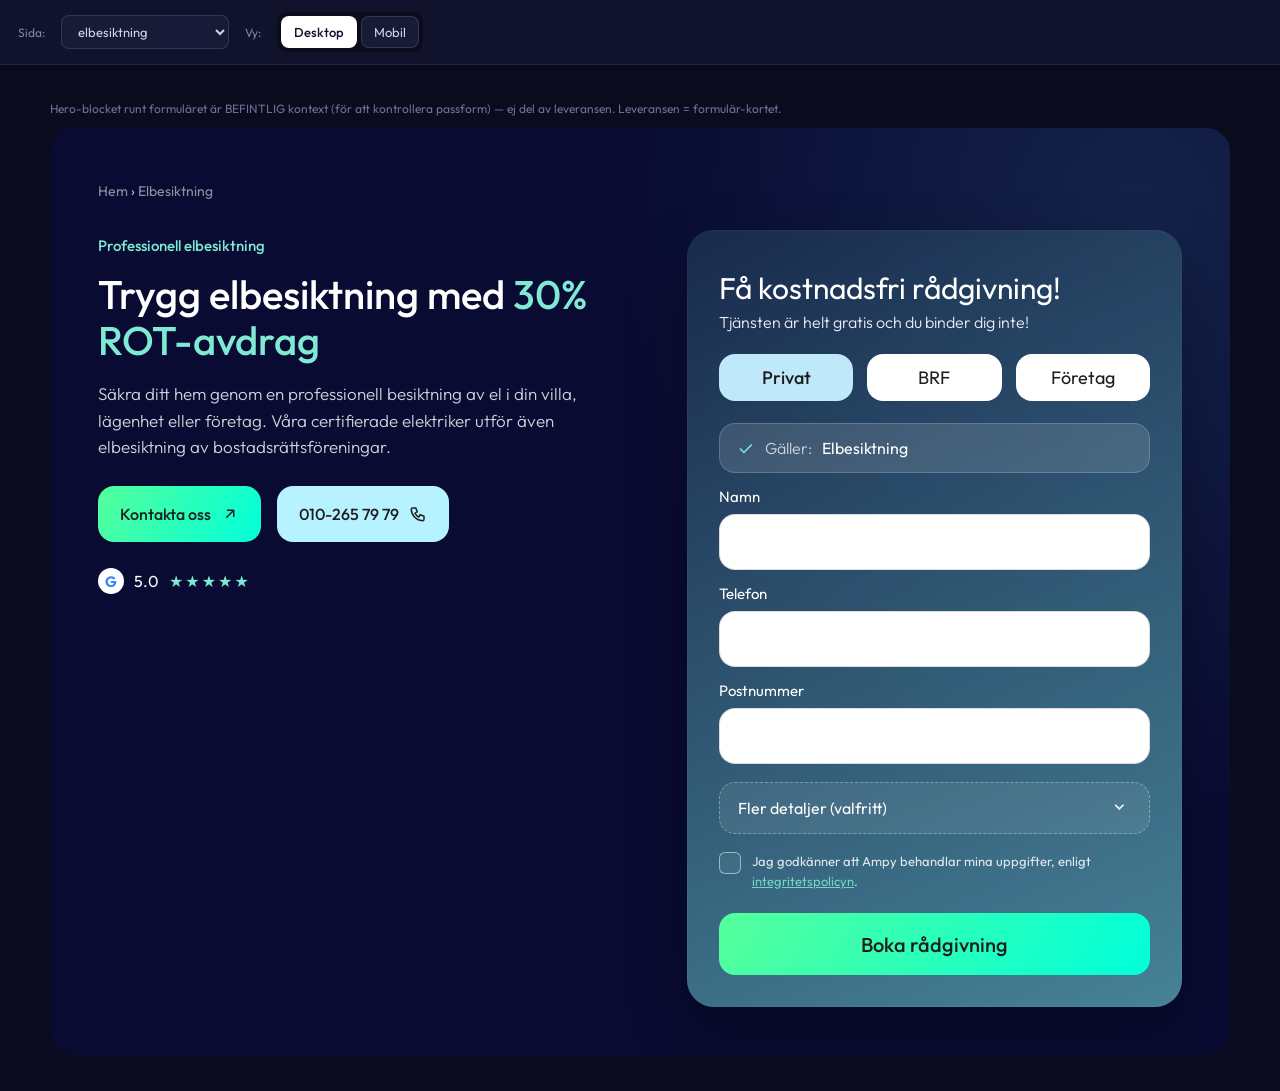
==== commit 6271629a: "1:1 design-replika på en-skärms-strukturen - Matchade nuvarande formulär-design exakt: titel 30px(1 " ====
--- a/index.html
+++ b/index.html
@@ -3,158 +3,133 @@
 <head>
 <meta charset="utf-8">
 <meta name="viewport" content="width=device-width, initial-scale=1">
-<title>Ampy offertformulär — variant 2 (en skärm)</title>
+<title>Ampy offertformulär — 1:1 replika (en skärm)</title>
 <link rel="preconnect" href="https://fonts.googleapis.com">
 <link rel="preconnect" href="https://fonts.gstatic.com" crossorigin>
-<link href="https://fonts.googleapis.com/css2?family=Outfit:wght@300;400;500;600;700&display=swap" rel="stylesheet">
+<link href="https://fonts.googleapis.com/css2?family=Outfit:wght@300;400;500;600&display=swap" rel="stylesheet">
 <style>
 :root{
   --mid:#090b32; --sea:#5eb1bf; --neon1:#55ff9a; --neon2:#00ffda;
-  --crystal:#b6f2ff; --lightblue:#bfe9fb; --teal:#00a991; --teal-soft:#7fe9d3;
+  --crystal:#b6f2ff; --pale:#f5f9ff; --teal:#00a991;
   --ink:#1e1e1e; --charcoal:#333; --gray:#b2b2b2; --white:#fff;
-  --radius:16px; --radius-card:27px;
-  --field-h:48px;
-  --lbl:rgba(255,255,255,.92); --sub:rgba(255,255,255,.80); --line:rgba(255,255,255,.16);
 }
 *{box-sizing:border-box}
 html,body{margin:0}
 body{font-family:'Outfit',system-ui,sans-serif;background:#0a0c1e;color:var(--ink)}
 
+/* ---- review harness chrome (not the product) ---- */
 .bar{position:sticky;top:0;z-index:30;display:flex;flex-wrap:wrap;gap:10px 16px;align-items:center;
   padding:12px 18px;background:#11132c;border-bottom:1px solid rgba(255,255,255,.08);font-size:13px;color:#cfd3e6}
 .bar .lab{color:#7e85a8;font-size:12px}
 .bar .grp{display:flex;gap:4px;background:#0a0c1e;padding:4px;border-radius:10px}
-.bar .grp button,.bar select{font-family:inherit;font-size:13px;border:1px solid rgba(255,255,255,.12);
-  background:#181b38;color:#cfd3e6;border-radius:8px;padding:7px 12px;cursor:pointer}
+.bar .grp button,.bar select{font-family:inherit;font-size:13px;border:1px solid rgba(255,255,255,.12);background:#181b38;color:#cfd3e6;border-radius:8px;padding:7px 12px;cursor:pointer}
 .bar .grp button.act{background:var(--white);color:#11132c;border-color:transparent;font-weight:500}
 
 .wrap{padding:36px 24px}
 .ctxnote{max-width:1180px;margin:0 auto 12px;font-size:12px;color:#6b7299}
 
-/* ===== existing hero block (CONTEXT for fit-check — not the deliverable) ===== */
-.block{max-width:1180px;margin:0 auto;background:var(--mid);border-radius:24px;padding:40px 48px 48px;
-  position:relative;overflow:hidden;background-image:radial-gradient(80% 120% at 92% 10%, #14224a 0%, rgba(20,34,74,0) 55%)}
-.crumb{font-size:14px;color:rgba(255,255,255,.55);margin-bottom:34px}
+/* ---- existing hero block (CONTEXT for fit-check, not the deliverable) ---- */
+.block{max-width:1180px;margin:0 auto;background:var(--mid);border-radius:24px;padding:40px 48px 48px;position:relative;overflow:hidden;background-image:radial-gradient(80% 120% at 92% 10%, #14224a 0%, rgba(20,34,74,0) 55%)}
+.crumb{font-size:14px;color:rgba(255,255,255,.55);margin-bottom:30px}
 .crumb b{color:rgba(255,255,255,.8);font-weight:400}
 .hero{display:flex;gap:48px;align-items:flex-start}
-.left{flex:1 1 0;min-width:0;color:var(--white);padding-top:6px}
-.left .eb{color:var(--teal-soft);font-size:15px;font-weight:500;margin:0 0 14px}
+.left{flex:1 1 0;min-width:0;color:var(--white);padding-top:4px}
+.left .eb{color:#7fe9d3;font-size:15px;font-weight:500;margin:0 0 14px}
 .left h1{font-size:40px;line-height:1.15;font-weight:500;margin:0 0 18px}
-.left h1 em{font-style:normal;color:var(--teal-soft)}
+.left h1 em{font-style:normal;color:#7fe9d3}
 .left p{font-size:17px;line-height:1.55;font-weight:300;color:rgba(255,255,255,.82);margin:0 0 26px;max-width:46ch}
 .left .ctas{display:flex;gap:16px;flex-wrap:wrap;margin-bottom:26px}
-.left .ctas a{display:flex;align-items:center;gap:10px;height:56px;padding:0 22px;border-radius:16px;
-  font-size:16px;font-weight:500;text-decoration:none}
+.left .ctas a{display:flex;align-items:center;gap:10px;height:56px;padding:0 22px;border-radius:16px;font-size:16px;font-weight:500;text-decoration:none}
 .left .ctas .c1{background:linear-gradient(120deg,var(--neon1),var(--neon2));color:var(--ink)}
 .left .ctas .c2{background:var(--crystal);color:var(--ink)}
 .left .rate{display:flex;align-items:center;gap:10px;font-size:16px;color:var(--white)}
 .left .rate .g{width:26px;height:26px;border-radius:50%;background:#fff;display:flex;align-items:center;justify-content:center;font-weight:700;color:#4285f4;font-size:15px}
-.left .rate .st{color:var(--teal-soft);letter-spacing:2px}
-
-/* ===== THE FORM CARD (the deliverable) ===== */
-.formcol{flex:0 0 500px;width:500px}
-.card{position:relative;border-radius:var(--radius-card);padding:28px 30px;color:var(--white);
-  background:linear-gradient(156.51deg, rgba(9,11,50,.55) -33%, rgba(94,177,191,.42) 130%);
+.left .rate .st{color:#7fe9d3;letter-spacing:2px}
+
+/* ===== THE FORM CARD (deliverable) — 1:1 with current tokens ===== */
+.formcol{flex:0 0 495px;width:495px}
+.card{position:relative;border-radius:27px;padding:40px 32px 32px;color:var(--white);
   backdrop-filter:blur(30px);-webkit-backdrop-filter:blur(30px);
-  box-shadow:0 24px 60px rgba(0,0,0,.30), inset 0 0 0 1px var(--line)}
-
-.title{font-size:29px;line-height:1.2;font-weight:400;margin:0;white-space:nowrap}
-.subtitle{font-size:15px;line-height:1.45;font-weight:300;color:var(--sub);margin:7px 0 0}
-
-.progress{display:flex;align-items:center;gap:10px;margin:16px 0 2px}
-.progress .pt{font-size:13px;color:var(--sub)}
-.progress .bars{display:flex;gap:6px}
-.progress .bars i{width:26px;height:4px;border-radius:99px;background:rgba(255,255,255,.30);display:block}
-.progress .bars i.on{background:var(--teal)}
+  box-shadow:0 24px 60px rgba(0,0,0,.30), inset 0 0 0 1px rgba(255,255,255,.10)}
+.card::before{content:"";position:absolute;inset:0;border-radius:27px;background:linear-gradient(156.51deg,#090B32 -33%,#5EB1BF 111%);opacity:.78;z-index:0}
+.card>*{position:relative;z-index:1}
+
+.title{font-size:30px;line-height:1.2;font-weight:400;margin:0;white-space:nowrap}
+.subtitle{font-size:16px;line-height:1.25;font-weight:300;color:var(--white);margin:6px 0 0;opacity:.92}
 
 form{margin:0}
-.group{margin-top:18px}
-.fld{margin-top:12px}
+.group{margin-top:22px}
+.fld{margin-top:14px}
 .fld:first-child{margin-top:0}
-.row2{display:flex;gap:12px;margin-top:12px}
-.row2 .fld{flex:1;margin-top:0;min-width:0}
-label.l{display:block;font-size:14px;font-weight:500;color:var(--lbl);margin:0 0 6px}
-label.l .opt{font-weight:300;color:var(--sub)}
-.inp{width:100%;height:var(--field-h);border:1px solid rgba(178,178,178,.5);border-radius:14px;
-  background:var(--white);color:var(--ink);font-family:inherit;font-size:16px;font-weight:400;padding:0 15px;outline:none;
-  transition:box-shadow .15s,border-color .15s}
-textarea.inp{height:80px;padding:11px 15px;resize:none;line-height:1.45}
-select.inp{appearance:none;background-image:url("data:image/svg+xml;utf8,<svg xmlns='http://www.w3.org/2000/svg' width='20' height='20' fill='none' stroke='%231e1e1e' stroke-width='1.6'><path d='M5 8l5 5 5-5'/></svg>");background-repeat:no-repeat;background-position:right 13px center}
-.inp::placeholder{color:var(--gray)}
+label.l{display:block;font-size:15px;line-height:19px;font-weight:400;color:var(--white);margin:0 0 8px}
+label.l .opt{opacity:.7}
+.inp{width:100%;height:56px;border:1px solid rgba(178,178,178,.45);border-radius:16px;background:var(--white);color:var(--ink);font-family:inherit;font-size:18px;font-weight:400;padding:0 18px;outline:none;transition:box-shadow .15s,border-color .15s}
+textarea.inp{height:88px;padding:14px 18px;resize:none;line-height:1.4}
+select.inp{appearance:none;background-image:url("data:image/svg+xml;utf8,<svg xmlns='http://www.w3.org/2000/svg' width='22' height='22' fill='none' stroke='%231e1e1e' stroke-width='1.6'><path d='M5 8l6 6 6-6'/></svg>");background-repeat:no-repeat;background-position:right 16px center}
 .inp[inputmode]{font-variant-numeric:tabular-nums}
-.inp:focus{border-color:var(--teal);box-shadow:0 0 0 3px rgba(0,169,145,.45)}
+.inp:focus{border-color:var(--teal);box-shadow:0 0 0 3px rgba(0,169,145,.4)}
 .fld.err .inp{border-color:var(--teal);box-shadow:0 0 0 2px rgba(0,169,145,.35)}
-.help{display:none;font-size:13px;line-height:1.4;color:var(--teal-soft);margin:6px 2px 0}
+.help{display:none;font-size:13px;line-height:1.4;color:#bff3e6;margin:7px 2px 0}
 .fld.err .help{display:block}
 
-/* segment — light-blue selected, white others, grouped in one container (clone of current colours) */
-.seg{display:flex;gap:6px;background:rgba(255,255,255,.10);border-radius:16px;padding:5px}
-.seg button{flex:1;height:44px;border:0;border-radius:12px;background:var(--white);color:rgba(30,30,30,.82);
-  font-family:inherit;font-size:18px;font-weight:400;cursor:pointer;transition:.15s}
-.seg button[aria-checked="true"]{background:var(--lightblue);color:var(--ink);font-weight:500}
-
-/* gäller chip (compact, one row) */
-.gchip{display:flex;align-items:center;gap:9px;background:rgba(255,255,255,.12);border:1px solid var(--line);
-  border-radius:14px;padding:11px 14px;font-size:15px;color:var(--white)}
-.gchip .gk{color:var(--sub);font-weight:300}
-.gchip .ic{width:18px;height:18px;color:var(--teal-soft);flex:none}
+/* segment — 3 pills directly on card (NO container background), 1:1 sizes */
+.seg{display:flex;gap:14px}
+.seg button{flex:1;height:47px;border:0;border-radius:16px;background:var(--white);color:var(--ink);font-family:inherit;font-size:18px;font-weight:400;cursor:pointer;transition:.15s}
+.seg button[aria-checked="true"]{background:#bfe9fb;font-weight:500}
+
+/* gäller box (kept — owner loves it) */
+.gchip{display:flex;align-items:center;gap:10px;background:rgba(255,255,255,.13);border:1px solid rgba(255,255,255,.18);border-radius:16px;padding:14px 16px;font-size:16px;color:var(--white)}
+.gchip .gk{opacity:.75;font-weight:300}
+.gchip .ic{width:19px;height:19px;color:#7fe9d3;flex:none}
 
 /* consent */
-.consent{display:flex;gap:11px;align-items:flex-start;margin-top:16px;cursor:pointer}
-.consent input{appearance:none;flex:0 0 22px;width:22px;height:22px;margin:0;border:1.5px solid rgba(255,255,255,.5);
-  border-radius:6px;background:rgba(255,255,255,.06);cursor:pointer;position:relative;transition:.15s}
+.consent{display:flex;gap:11px;align-items:flex-start;margin-top:18px;cursor:pointer}
+.consent input{appearance:none;flex:0 0 22px;width:22px;height:22px;margin:0;border:1.5px solid rgba(255,255,255,.5);border-radius:6px;background:rgba(255,255,255,.06);cursor:pointer;position:relative;transition:.15s}
 .consent input:checked{background:var(--teal);border-color:var(--teal)}
 .consent input:checked::after{content:"";position:absolute;left:7px;top:3px;width:5px;height:10px;border:solid #042b24;border-width:0 2px 2px 0;transform:rotate(45deg)}
 .consent input:focus-visible{box-shadow:0 0 0 3px rgba(0,169,145,.45)}
-.consent span{font-size:13px;line-height:1.5;color:var(--sub)}
-.consent a{color:var(--teal-soft)}
+.consent span{font-size:13px;line-height:1.5;color:var(--white);opacity:.85}
+.consent a{color:#7fe9d3}
 .fld.err .consent input{border-color:var(--teal);box-shadow:0 0 0 2px rgba(0,169,145,.35)}
 
-/* buttons */
-.btn{width:100%;height:50px;border:0;border-radius:14px;font-family:inherit;font-size:16px;font-weight:600;cursor:pointer;
-  display:flex;align-items:center;justify-content:center;gap:9px;transition:.18s}
+/* buttons — 1:1 */
+.btn{width:100%;height:62px;border:0;border-radius:16px;font-family:inherit;font-size:20px;font-weight:500;cursor:pointer;display:flex;align-items:center;justify-content:center;gap:9px;transition:.18s}
 .btn-primary{background:linear-gradient(120deg,var(--neon1),var(--neon2));color:var(--ink)}
 .btn-primary:hover{filter:brightness(.96);transform:translateY(-1px);box-shadow:0 6px 18px rgba(0,255,218,.30)}
-.btn-secondary{background:var(--crystal);color:var(--ink);font-weight:500}
-.btn-ghost{background:transparent;border:1px solid rgba(255,255,255,.5);color:var(--white);font-weight:400;height:46px}
+.btn-secondary{background:var(--crystal);color:var(--ink)}
 .btn:focus-visible{outline:0;box-shadow:0 0 0 3px rgba(0,169,145,.5)}
-.cta-zone{margin-top:18px}
-.cta-zone .btn-ghost{margin-top:10px}
+.cta-zone{margin-top:22px}
 
 /* ring (eljour) */
-.ring{display:flex;flex-direction:column;gap:6px;background:rgba(0,169,145,.14);border:1px solid rgba(0,169,145,.5);border-radius:14px;padding:13px 15px;margin-bottom:16px}
-.ring a{display:flex;align-items:center;justify-content:center;gap:9px;height:46px;border-radius:12px;background:linear-gradient(120deg,var(--neon1),var(--neon2));color:var(--ink);font-size:17px;font-weight:600;text-decoration:none}
-.ring .note{font-size:12px;line-height:1.45;color:var(--sub)}
-
-/* expander */
-.disc{margin-top:16px}
-.disc>button{display:flex;align-items:center;justify-content:space-between;width:100%;height:46px;padding:0 15px;
-  background:rgba(255,255,255,.08);border:1px dashed rgba(255,255,255,.32);border-radius:14px;color:var(--white);
-  font-family:inherit;font-size:15px;font-weight:500;cursor:pointer}
+.ring{display:flex;flex-direction:column;gap:6px;background:rgba(0,169,145,.14);border:1px solid rgba(0,169,145,.5);border-radius:16px;padding:14px 16px;margin-bottom:18px}
+.ring a{display:flex;align-items:center;justify-content:center;gap:9px;height:50px;border-radius:14px;background:linear-gradient(120deg,var(--neon1),var(--neon2));color:var(--ink);font-size:18px;font-weight:500;text-decoration:none}
+.ring .note{font-size:13px;line-height:1.45;color:var(--white);opacity:.82}
+
+/* expander (kept) */
+.disc{margin-top:18px}
+.disc>button{display:flex;align-items:center;justify-content:space-between;width:100%;height:52px;padding:0 18px;background:rgba(255,255,255,.08);border:1px dashed rgba(255,255,255,.32);border-radius:16px;color:var(--white);font-family:inherit;font-size:16px;font-weight:400;cursor:pointer}
 .disc>button .chev{transition:transform .2s}
 .disc[data-open="true"]>button .chev{transform:rotate(180deg)}
 .disc[data-open="false"] .disc-body{display:none}
-.disc-body{padding-top:4px}
-.upload{display:flex;align-items:center;justify-content:center;gap:9px;height:60px;border:1.5px dashed rgba(255,255,255,.34);border-radius:14px;color:var(--sub);font-size:14px;margin-top:6px}
-
-.done{text-align:center;padding:10px 4px 4px}
-.done .ok{width:58px;height:58px;border-radius:50%;background:var(--teal);display:flex;align-items:center;justify-content:center;margin:0 auto 14px}
-.done .ok svg{width:28px;height:28px;stroke:#042b24}
-.done h2{font-size:24px;font-weight:400;margin:0 0 8px}
-.done p{font-size:15px;line-height:1.55;font-weight:300;color:var(--sub);margin:0}
+.disc-body{padding-top:6px}
+.upload{display:flex;align-items:center;justify-content:center;gap:9px;height:64px;border:1.5px dashed rgba(255,255,255,.34);border-radius:16px;color:var(--white);opacity:.7;font-size:14px;margin-top:6px}
+
 svg.ic{display:block}
 
-/* ===== mobile (.m) — driven by matchMedia + harness toggle ===== */
-.m .hero{flex-direction:column;gap:28px}
+/* ===== mobile (.m) — replicates the current mobile design (full-width card, tall rounded fields, generous spacing) ===== */
+.m .wrap{padding:0}
+.m .block{max-width:none;border-radius:0;padding:22px 16px 30px;background-image:none}
+.m .hero{flex-direction:column;gap:26px}
 .m .formcol{flex:none;width:100%}
-.m .block{padding:24px 18px 28px}
-.m .card{padding:22px 18px;border-radius:20px}
-.m .title{font-size:22px;white-space:normal}
-.m .row2{flex-direction:column;gap:0}
-.m .row2 .fld{margin-top:12px}
-.m .inp{height:52px}
-.m .btn{height:54px}
-.m .left h1{font-size:26px}
+.m .card{padding:28px 22px;border-radius:24px}
+.m .title{font-size:26px;white-space:normal;line-height:1.2}
+.m .subtitle{font-size:16px}
+.m .inp{height:60px;font-size:18px;border-radius:18px}
+.m label.l{font-size:16px}
+.m .seg{gap:10px}
+.m .seg button{height:52px;font-size:17px}
+.m .btn{height:64px;font-size:20px;border-radius:18px}
+.m .left h1{font-size:28px}
 .m .left .ctas{flex-direction:column}
 .m .left .ctas a{width:100%;justify-content:center}
 
@@ -164,8 +139,6 @@
 </head>
 <body>
 <div class="bar">
-  <span class="lab">Variant:</span>
-  <div class="grp" id="variant"><button data-variant="v2">2 · En skärm (vald)</button><button data-variant="v1">1 · Kontakt först</button></div>
   <span class="lab">Sida:</span>
   <select id="scenario">
     <option value="elbesiktning" selected>elbesiktning</option>
@@ -181,51 +154,44 @@
 </div>
 
 <div class="wrap">
-  <p class="ctxnote">Hero-blocket runt formuläret är BEFINTLIG kontext (för att kontrollera passform på desktop) — ej del av leveransen. Leveransen = formulär-kortet till höger.</p>
+  <p class="ctxnote">Hero-blocket runt formuläret är BEFINTLIG kontext (för att kontrollera passform) — ej del av leveransen. Leveransen = formulär-kortet.</p>
   <div class="block" id="block"></div>
 </div>
 
 <script>
 (function(){
   var SC = {
-    elbesiktning:{crumb:"Elbesiktning", eb:"Professionell elbesiktning", h2:"Trygg elbesiktning med <em>30% ROT-avdrag</em>", para:"Säkra ditt hem genom en professionell besiktning av el i din villa, lägenhet eller företag. Våra certifierade elektriker utför även elbesiktning av bostadsrättsföreningar.", kundtyp:"privat", ask:false, tjanst:"Elbesiktning", ort:"", akut:false, cta:"Få offert"},
-    elcentral:{crumb:"Elcentral", eb:"Byta elcentral", h2:"Ny elcentral installerad med <em>30% ROT-avdrag</em>", para:"Dags att byta ditt gamla proppskåp? Vi hjälper dig att uppgradera din elcentral till moderna automatsäkringar för en säkrare elanläggning.", kundtyp:"privat", ask:false, tjanst:"Byte av elcentral", ort:"", akut:false, cta:"Få offert"},
-    laddbox:{crumb:"Laddbox", eb:"Laddbox i Sollentuna", h2:"Offert på laddbox med <em>grön teknik-avdrag</em>", para:"Installation av laddbox hemma av behörig elektriker. Du kan ha rätt till grön teknik-avdrag på 50 procent av arbete och material, upp till 50 000 kr per person och år.", kundtyp:"privat", ask:false, tjanst:"Laddbox", ort:"Sollentuna", akut:false, cta:"Få laddbox-offert"},
-    eljour:{crumb:"Eljour", eb:"Eljour i Sollentuna", h2:"Akut elfel? <em>Ring oss direkt.</em>", para:"Vid fara eller brand: ring 112 först. För akut elfel når du oss direkt på telefon.", kundtyp:"privat", ask:false, tjanst:"Elfel", ort:"Sollentuna", akut:true, cta:"Få offert"},
-    elinstallation:{crumb:"Elinstallation", eb:"Elinstallation i Sollentuna", h2:"Offert på elinstallation med <em>30% ROT-avdrag</em>", para:"Behörig elektriker för installation i hemmet. För arbete i bostaden kan du använda ROT-avdraget.", kundtyp:"privat", ask:false, tjanst:"Elinstallation", ort:"Sollentuna", akut:false, cta:"Få offert"},
-    brf:{crumb:"För BRF", eb:"Elektriker för bostadsrättsföreningar", h2:"El i fastigheten — <em>offert till er förening</em>", para:"Berätta vad föreningen behöver, så återkommer vi med ett förslag som håller nere kostnaden för medlemmarna.", kundtyp:"brf", ask:true, tjanst:"", ort:"", akut:false, cta:"Få offert"},
-    foretag:{crumb:"För företag", eb:"Elektriker för företag", h2:"El på arbetsplatsen — <em>offert till ert företag</em>", para:"Berätta vad ni behöver, så återkommer vi med ett förslag och ett fast pris där ingenting hänger på slumpen.", kundtyp:"foretag", ask:true, tjanst:"", ort:"", akut:false, cta:"Få offert"}
+    elbesiktning:{crumb:"Elbesiktning", eb:"Professionell elbesiktning", h2:"Trygg elbesiktning med <em>30% ROT-avdrag</em>", para:"Säkra ditt hem genom en professionell besiktning av el i din villa, lägenhet eller företag. Våra certifierade elektriker utför även elbesiktning av bostadsrättsföreningar.", kundtyp:"privat", ask:false, tjanst:"Elbesiktning", akut:false},
+    elcentral:{crumb:"Elcentral", eb:"Byta elcentral", h2:"Ny elcentral installerad med <em>30% ROT-avdrag</em>", para:"Dags att byta ditt gamla proppskåp? Vi hjälper dig att uppgradera din elcentral till moderna automatsäkringar för en säkrare elanläggning.", kundtyp:"privat", ask:false, tjanst:"Byte av elcentral", akut:false},
+    laddbox:{crumb:"Laddbox", eb:"Laddbox i Sollentuna", h2:"Offert på laddbox med <em>grön teknik-avdrag</em>", para:"Installation av laddbox hemma av behörig elektriker. Du kan ha rätt till grön teknik-avdrag på 50 procent av arbete och material, upp till 50 000 kr per person och år.", kundtyp:"privat", ask:false, tjanst:"Laddbox", akut:false},
+    eljour:{crumb:"Eljour", eb:"Eljour i Sollentuna", h2:"Akut elfel? <em>Ring oss direkt.</em>", para:"Vid fara eller brand: ring 112 först. För akut elfel når du oss direkt på telefon.", kundtyp:"privat", ask:false, tjanst:"Elfel", akut:true},
+    elinstallation:{crumb:"Elinstallation", eb:"Elinstallation i Sollentuna", h2:"Offert på elinstallation med <em>30% ROT-avdrag</em>", para:"Behörig elektriker för installation i hemmet. För arbete i bostaden kan du använda ROT-avdraget.", kundtyp:"privat", ask:false, tjanst:"Elinstallation", akut:false},
+    brf:{crumb:"För BRF", eb:"Elektriker för bostadsrättsföreningar", h2:"El i fastigheten — <em>offert till er förening</em>", para:"Berätta vad föreningen behöver, så återkommer vi med ett förslag som håller nere kostnaden för medlemmarna.", kundtyp:"brf", ask:true, tjanst:"", akut:false},
+    foretag:{crumb:"För företag", eb:"Elektriker för företag", h2:"El på arbetsplatsen — <em>offert till ert företag</em>", para:"Berätta vad ni behöver, så återkommer vi med ett förslag och ett fast pris där ingenting hänger på slumpen.", kundtyp:"foretag", ask:true, tjanst:"", akut:false}
   };
   var SEG = {privat:"Privat", brf:"BRF", foretag:"Företag"};
   var TJ = ["Elinstallation","Belysning","Energilösningar","Kök och badrum","Elfel","Annat"];
-  var st = {variant:"v2", scenario:"elbesiktning", step:1, view:"desktop", seg:"privat", open:false};
+  var st = {scenario:"elbesiktning", view:"desktop", seg:"privat", open:false};
   var block = document.getElementById('block');
   function d(s){return SC[st.scenario][s];}
 
-  function head(){
-    return '<h1 class="title">Få kostnadsfri rådgivning!</h1><p class="subtitle">Tjänsten är helt gratis och du binder dig inte!</p>';
-  }
+  function head(){ return '<h1 class="title">Få kostnadsfri rådgivning!</h1><p class="subtitle">Tjänsten är helt gratis och du binder dig inte!</p>'; }
   function seg(){
     return '<div class="seg" role="radiogroup" aria-label="Kundtyp">'+['privat','brf','foretag'].map(function(k){
       return '<button type="button" role="radio" data-seg="'+k+'" aria-checked="'+(st.seg===k)+'">'+SEG[k]+'</button>';}).join('')+'</div>';
   }
   function tjanst(){
-    if(d('ask')){
-      return '<div class="fld"><label class="l" for="tj">Vad gäller arbetet?</label><select class="inp" id="tj">'+TJ.map(function(o){return '<option>'+o+'</option>';}).join('')+'</select></div>';
-    }
+    if(d('ask')) return '<div class="fld"><label class="l" for="tj">Vad gäller arbetet?</label><select class="inp" id="tj">'+TJ.map(function(o){return '<option>'+o+'</option>';}).join('')+'</select></div>';
     return '<div class="gchip"><svg class="ic" viewBox="0 0 24 24" fill="none" stroke="currentColor" stroke-width="2"><path d="M5 12l5 5L20 7"/></svg><span class="gk">Gäller:</span> '+d('tjanst')+'</div>';
   }
   function fld(label,id,type,opt){
     var im = type==='tel'?' inputmode="tel"':(type==='num'?' inputmode="numeric"':'');
     var t = type==='num'?'text':type;
     var ac = id==='namn'?'name':id==='telefon'?'tel':id==='postnr'?'postal-code':id==='epost'?'email':'off';
-    return '<div class="fld"><label class="l" for="'+id+'">'+label+(opt?' <span class="opt">(valfritt)</span>':'')+'</label>'+
-      '<input class="inp" id="'+id+'" type="'+t+'"'+im+' autocomplete="'+ac+'"><p class="help" id="'+id+'-h"></p></div>';
+    return '<div class="fld"><label class="l" for="'+id+'">'+label+(opt?' <span class="opt">(valfritt)</span>':'')+'</label><input class="inp" id="'+id+'" type="'+t+'"'+im+' autocomplete="'+ac+'"><p class="help" id="'+id+'-h"></p></div>';
   }
   function consent(){
-    return '<div class="fld"><label class="consent"><input type="checkbox" id="gdpr" required>'+
-      '<span>Jag godkänner att Ampy behandlar mina uppgifter, enligt <a href="https://ampy.se/integritetspolicy" target="_blank" rel="noopener">integritetspolicyn</a>.</span></label>'+
-      '<p class="help" id="gdpr-h" style="margin-left:33px">Vi behöver ditt godkännande för att få kontakta dig.</p></div>';
+    return '<div class="fld"><label class="consent"><input type="checkbox" id="gdpr" required><span>Jag godkänner att Ampy behandlar mina uppgifter, enligt <a href="https://ampy.se/integritetspolicy" target="_blank" rel="noopener">integritetspolicyn</a>.</span></label><p class="help" id="gdpr-h" style="margin-left:33px">Vi behöver ditt godkännande för att få kontakta dig.</p></div>';
   }
   function enrich(){
     var org='';
@@ -241,38 +207,15 @@
     if(!d('akut')) return '';
     return '<div class="ring"><a href="tel:+46102657979"><svg class="ic" width="20" height="20" viewBox="0 0 24 24" fill="none" stroke="currentColor" stroke-width="2"><path d="M5 4h4l2 5-3 2a12 12 0 005 5l2-3 5 2v4a2 2 0 01-2 2A16 16 0 013 6a2 2 0 012-2z"/></svg>Ring 010-265 79 79</a><p class="note">Vid fara eller brand: ring 112 först.</p></div>';
   }
-  function formV2(){
+  function form(){
     var pCls = d('akut')?'btn-secondary':'btn-primary';
     return head()+'<form novalidate>'+ring()+
       '<div class="group">'+seg()+'</div>'+
-      '<div class="group">'+tjanst()+
-        fld('Namn','namn','text',false)+
-        '<div class="row2">'+fld('Telefon','telefon','tel',false)+fld('Postnummer','postnr','num',false)+'</div>'+'</div>'+
+      '<div class="group">'+tjanst()+ fld('Namn','namn','text',false)+ fld('Telefon','telefon','tel',false)+ fld('Postnummer','postnr','num',false)+'</div>'+
       '<div class="disc" data-open="'+st.open+'"><button type="button" data-act="toggle" aria-expanded="'+st.open+'">Fler detaljer (valfritt)<svg class="chev ic" width="20" height="20" viewBox="0 0 24 24" fill="none" stroke="currentColor" stroke-width="1.8"><path d="M5 8l5 5 5-5"/></svg></button><div class="disc-body"><div class="group">'+enrich()+'</div></div></div>'+
       consent()+
-      '<div class="cta-zone"><button type="button" class="btn '+pCls+'" data-act="submitV2">'+d('cta')+'</button></div></form>';
-  }
-  function formV1(){
-    if(st.step===1){
-      var pCls=d('akut')?'btn-secondary':'btn-primary';
-      return head()+'<div class="progress"><span class="pt">Steg 1 av 2</span><div class="bars"><i class="on"></i><i></i></div></div>'+
-        '<form novalidate>'+ring()+'<div class="group">'+seg()+'</div>'+
-        '<div class="group">'+tjanst()+fld('Namn','namn','text',false)+'<div class="row2">'+fld('Telefon','telefon','tel',false)+fld('Postnummer','postnr','num',false)+'</div></div>'+
-        consent()+'<div class="cta-zone"><button type="button" class="btn '+pCls+'" data-act="submit1">Skicka förfrågan</button></div></form>';
-    }
-    if(st.step===2){
-      return '<div class="progress"><span class="pt">Steg 2 av 2 · frivilligt</span><div class="bars"><i class="on"></i><i class="on"></i></div></div>'+
-        '<h1 class="title" style="white-space:normal;font-size:24px">Tack, vi har din förfrågan</h1>'+
-        '<p class="subtitle">Vi hör av oss med ett förslag. Vill du lägga till detaljer medan du är här?</p>'+
-        '<form novalidate><div class="group">'+enrich()+'</div><div class="cta-zone"><button type="button" class="btn btn-primary" data-act="finish">Slutför</button><button type="button" class="btn btn-ghost" data-act="finish">Hoppa över</button></div></form>';
-    }
-    return done();
-  }
-  function done(){
-    return '<div class="done"><div class="ok"><svg viewBox="0 0 24 24" fill="none" stroke-width="2.4"><path d="M5 12l5 5L20 7"/></svg></div><h2>Tack, vi har din förfrågan</h2><p>Vi hör av oss med ett förslag.</p><div class="cta-zone"><button type="button" class="btn btn-secondary" data-act="restart">Visa igen</button></div></div>';
-  }
-  function cardInner(){ return (st.variant==='v1')?formV1():formV2(); }
-
+      '<div class="cta-zone"><button type="button" class="btn '+pCls+'" data-act="submit">Boka rådgivning</button></div></form>';
+  }
   function left(){
     return '<div class="left"><p class="eb">'+d('eb')+'</p><h1>'+d('h2')+'</h1><p>'+d('para')+'</p>'+
       '<div class="ctas"><a class="c1" href="#" onclick="return false">Kontakta oss <svg class="ic" width="18" height="18" viewBox="0 0 24 24" fill="none" stroke="currentColor" stroke-width="2"><path d="M7 17L17 7M17 7H8M17 7v9"/></svg></a>'+
@@ -280,33 +223,27 @@
       '<div class="rate"><span class="g">G</span><span>5.0</span><span class="st">★★★★★</span></div></div>';
   }
   function render(){
-    block.innerHTML = '<p class="crumb">Hem <b>›</b> '+d('crumb')+'</p><div class="hero">'+left()+'<div class="formcol"><div class="card">'+cardInner()+'</div></div></div>';
-    mark('variant','variant',st.variant); mark('view','view',st.view);
-    applyMobile();
+    block.innerHTML = '<p class="crumb">Hem <b>›</b> '+d('crumb')+'</p><div class="hero">'+left()+'<div class="formcol"><div class="card">'+form()+'</div></div></div>';
+    mark('view','view',st.view); applyMobile();
   }
   function mark(id,attr,val){var g=document.getElementById(id);Array.prototype.forEach.call(g.children,function(b){b.classList.toggle('act',b.dataset[attr]===val);});}
-  function applyMobile(){var m=(st.view==='mob')||window.matchMedia('(max-width:760px)').matches;document.body.classList.toggle('m',m);}
-  function setScenario(k){st.scenario=k;st.seg=SC[k].kundtyp;st.step=1;st.open=false;render();}
-
-  document.getElementById('variant').addEventListener('click',function(e){var b=e.target.closest('[data-variant]');if(b){st.variant=b.dataset.variant;st.step=1;st.open=false;render();}});
+  function applyMobile(){document.body.classList.toggle('m',(st.view==='mob')||window.matchMedia('(max-width:760px)').matches);}
+  function setScenario(k){st.scenario=k;st.seg=SC[k].kundtyp;st.open=false;render();}
+
   document.getElementById('view').addEventListener('click',function(e){var b=e.target.closest('[data-view]');if(b){st.view=b.dataset.view;render();}});
   document.getElementById('scenario').addEventListener('change',function(e){setScenario(e.target.value);});
   window.addEventListener('resize',applyMobile);
-
   block.addEventListener('click',function(e){
     var sb=e.target.closest('[data-seg]'); if(sb){st.seg=sb.dataset.seg;render();return;}
-    var a=e.target.closest('[data-act]'); if(!a) return; var act=a.dataset.act;
-    if(act==='toggle'){st.open=!st.open;render();}
-    else if(act==='submitV2'||act==='submit1'){ if(validate(['namn','telefon','postnr','gdpr'])){st.step=2;render();} }
-    else if(act==='finish'){st.step=3;render();}
-    else if(act==='restart'){st.step=1;st.open=false;render();}
+    var a=e.target.closest('[data-act]'); if(!a) return;
+    if(a.dataset.act==='toggle'){st.open=!st.open;render();}
+    else if(a.dataset.act==='submit'){validate(['namn','telefon','postnr','gdpr']);}
   });
   function validate(ids){var ok=true,first=null;ids.forEach(function(id){var el=document.getElementById(id);if(!el)return;var f=el.closest('.fld'),bad=false;
     if(id==='gdpr')bad=!el.checked; else if(id==='postnr')bad=!/^\d{3}\s?\d{2}$/.test(el.value.trim());
     else if(id==='telefon')bad=el.value.replace(/[\s\-()]/g,'').replace(/^\+46/,'0').replace(/\D/g,'').length<7;
     else bad=el.value.trim().length<2;
-    var h=document.getElementById(id+'-h');
-    if(h&&id!=='gdpr')h.textContent=id==='namn'?'Skriv ditt namn, så vet vi vem vi pratar med.':id==='telefon'?'Skriv ditt telefonnummer, så kan vi nå dig.':id==='postnr'?'Postnummer ska vara fem siffror.':'';
+    var h=document.getElementById(id+'-h'); if(h&&id!=='gdpr')h.textContent=id==='namn'?'Skriv ditt namn, så vet vi vem vi pratar med.':id==='telefon'?'Skriv ditt telefonnummer, så kan vi nå dig.':id==='postnr'?'Postnummer ska vara fem siffror.':'';
     if(f)f.classList.toggle('err',bad); el.setAttribute('aria-invalid',bad?'true':'false'); if(bad){ok=false;if(!first)first=el;}});
     if(first)first.focus(); return ok;}
   render();
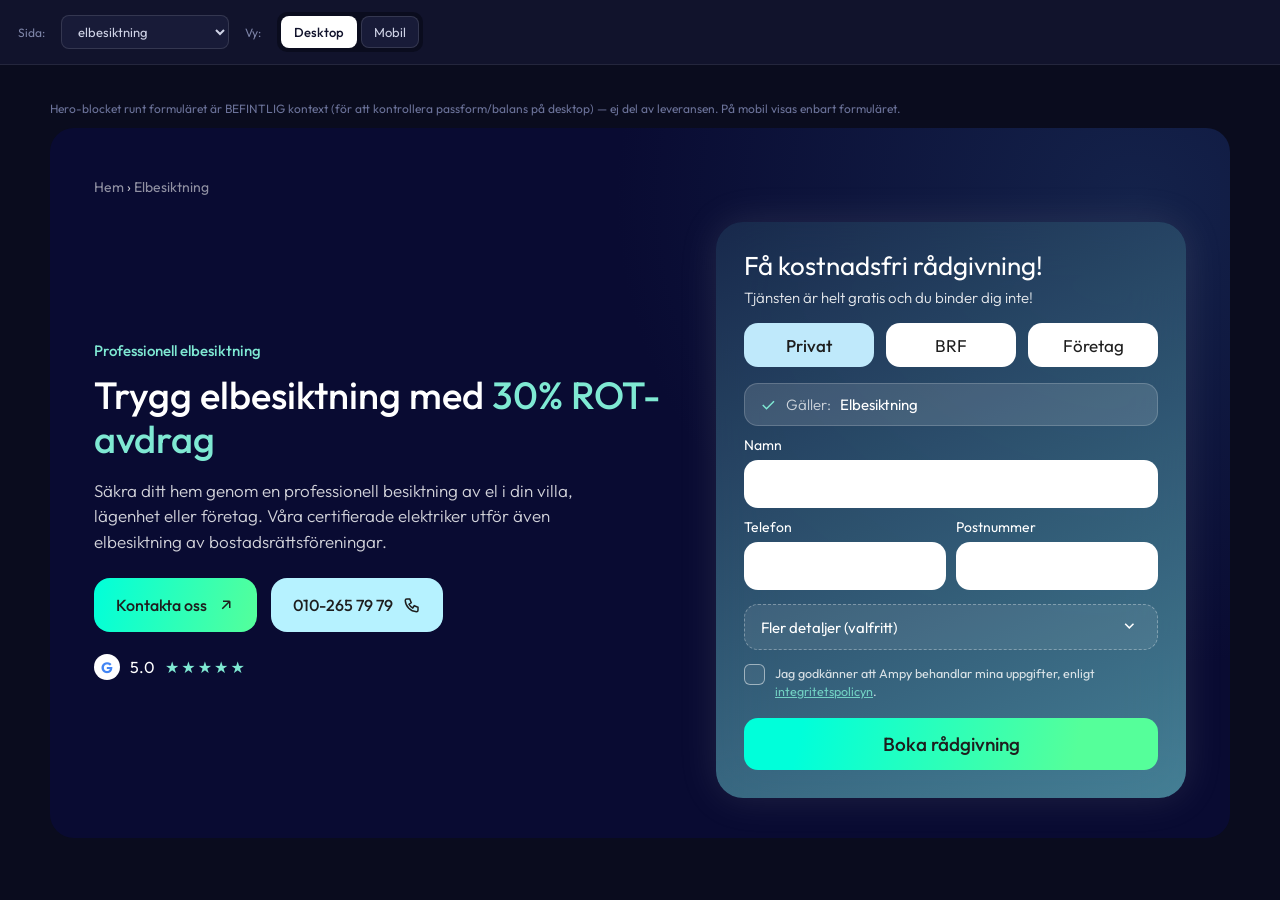
==== commit 4f3050ce: "Kompaktering + finess: form 777->576px för hero-balans, ren mobilform - Desktop: form komprimerad 77" ====
--- a/index.html
+++ b/index.html
@@ -3,23 +3,21 @@
 <head>
 <meta charset="utf-8">
 <meta name="viewport" content="width=device-width, initial-scale=1">
-<title>Ampy offertformulär — 1:1 replika (en skärm)</title>
+<title>Ampy offertformulär — kompakt 1:1 (en skärm)</title>
 <link rel="preconnect" href="https://fonts.googleapis.com">
 <link rel="preconnect" href="https://fonts.gstatic.com" crossorigin>
 <link href="https://fonts.googleapis.com/css2?family=Outfit:wght@300;400;500;600&display=swap" rel="stylesheet">
 <style>
 :root{
   --mid:#090b32; --sea:#5eb1bf; --neon1:#55ff9a; --neon2:#00ffda;
-  --crystal:#b6f2ff; --pale:#f5f9ff; --teal:#00a991;
+  --crystal:#b6f2ff; --lightblue:#bfe9fb; --teal:#00a991;
   --ink:#1e1e1e; --charcoal:#333; --gray:#b2b2b2; --white:#fff;
 }
 *{box-sizing:border-box}
 html,body{margin:0}
 body{font-family:'Outfit',system-ui,sans-serif;background:#0a0c1e;color:var(--ink)}
 
-/* ---- review harness chrome (not the product) ---- */
-.bar{position:sticky;top:0;z-index:30;display:flex;flex-wrap:wrap;gap:10px 16px;align-items:center;
-  padding:12px 18px;background:#11132c;border-bottom:1px solid rgba(255,255,255,.08);font-size:13px;color:#cfd3e6}
+.bar{position:sticky;top:0;z-index:30;display:flex;flex-wrap:wrap;gap:10px 16px;align-items:center;padding:12px 18px;background:#11132c;border-bottom:1px solid rgba(255,255,255,.08);font-size:13px;color:#cfd3e6}
 .bar .lab{color:#7e85a8;font-size:12px}
 .bar .grp{display:flex;gap:4px;background:#0a0c1e;padding:4px;border-radius:10px}
 .bar .grp button,.bar select{font-family:inherit;font-size:13px;border:1px solid rgba(255,255,255,.12);background:#181b38;color:#cfd3e6;border-radius:8px;padding:7px 12px;cursor:pointer}
@@ -28,110 +26,109 @@
 .wrap{padding:36px 24px}
 .ctxnote{max-width:1180px;margin:0 auto 12px;font-size:12px;color:#6b7299}
 
-/* ---- existing hero block (CONTEXT for fit-check, not the deliverable) ---- */
-.block{max-width:1180px;margin:0 auto;background:var(--mid);border-radius:24px;padding:40px 48px 48px;position:relative;overflow:hidden;background-image:radial-gradient(80% 120% at 92% 10%, #14224a 0%, rgba(20,34,74,0) 55%)}
-.crumb{font-size:14px;color:rgba(255,255,255,.55);margin-bottom:30px}
+/* hero block CONTEXT (desktop fit-check; not the deliverable) */
+.block{max-width:1180px;margin:0 auto;background:var(--mid);border-radius:24px;padding:36px 44px 40px;position:relative;overflow:hidden;background-image:radial-gradient(80% 120% at 92% 10%, #14224a 0%, rgba(20,34,74,0) 55%)}
+.crumb{font-size:14px;color:rgba(255,255,255,.55);margin-bottom:26px}
 .crumb b{color:rgba(255,255,255,.8);font-weight:400}
-.hero{display:flex;gap:48px;align-items:flex-start}
-.left{flex:1 1 0;min-width:0;color:var(--white);padding-top:4px}
-.left .eb{color:#7fe9d3;font-size:15px;font-weight:500;margin:0 0 14px}
-.left h1{font-size:40px;line-height:1.15;font-weight:500;margin:0 0 18px}
+.hero{display:flex;gap:44px;align-items:center}
+.left{flex:1 1 0;min-width:0;color:var(--white)}
+.left .eb{color:#7fe9d3;font-size:15px;font-weight:500;margin:0 0 12px}
+.left h1{font-size:38px;line-height:1.15;font-weight:500;margin:0 0 16px}
 .left h1 em{font-style:normal;color:#7fe9d3}
-.left p{font-size:17px;line-height:1.55;font-weight:300;color:rgba(255,255,255,.82);margin:0 0 26px;max-width:46ch}
-.left .ctas{display:flex;gap:16px;flex-wrap:wrap;margin-bottom:26px}
-.left .ctas a{display:flex;align-items:center;gap:10px;height:56px;padding:0 22px;border-radius:16px;font-size:16px;font-weight:500;text-decoration:none}
-.left .ctas .c1{background:linear-gradient(120deg,var(--neon1),var(--neon2));color:var(--ink)}
+.left p{font-size:17px;line-height:1.5;font-weight:300;color:rgba(255,255,255,.82);margin:0 0 24px;max-width:44ch}
+.left .ctas{display:flex;gap:14px;flex-wrap:wrap;margin-bottom:22px}
+.left .ctas a{display:flex;align-items:center;gap:10px;height:54px;padding:0 22px;border-radius:16px;font-size:16px;font-weight:500;text-decoration:none}
+.left .ctas .c1{background:linear-gradient(282.84deg,var(--neon1),var(--neon2));color:var(--ink)}
 .left .ctas .c2{background:var(--crystal);color:var(--ink)}
 .left .rate{display:flex;align-items:center;gap:10px;font-size:16px;color:var(--white)}
 .left .rate .g{width:26px;height:26px;border-radius:50%;background:#fff;display:flex;align-items:center;justify-content:center;font-weight:700;color:#4285f4;font-size:15px}
 .left .rate .st{color:#7fe9d3;letter-spacing:2px}
 
-/* ===== THE FORM CARD (deliverable) — 1:1 with current tokens ===== */
-.formcol{flex:0 0 495px;width:495px}
-.card{position:relative;border-radius:27px;padding:40px 32px 32px;color:var(--white);
-  backdrop-filter:blur(30px);-webkit-backdrop-filter:blur(30px);
-  box-shadow:0 24px 60px rgba(0,0,0,.30), inset 0 0 0 1px rgba(255,255,255,.10)}
-.card::before{content:"";position:absolute;inset:0;border-radius:27px;background:linear-gradient(156.51deg,#090B32 -33%,#5EB1BF 111%);opacity:.78;z-index:0}
+/* ===== FORM CARD (deliverable) — 1:1 look, compacted to fit ===== */
+.formcol{flex:0 0 470px;width:470px}
+.card{position:relative;border-radius:27px;padding:28px;color:var(--white);backdrop-filter:blur(30px);-webkit-backdrop-filter:blur(30px);box-shadow:0 0 38px rgba(181,181,181,.14)}
+.card::before{content:"";position:absolute;inset:0;border-radius:27px;background:linear-gradient(156.51deg,#090B32 -33%,#5EB1BF 111%);opacity:.76;z-index:0}
 .card>*{position:relative;z-index:1}
 
-.title{font-size:30px;line-height:1.2;font-weight:400;margin:0;white-space:nowrap}
-.subtitle{font-size:16px;line-height:1.25;font-weight:300;color:var(--white);margin:6px 0 0;opacity:.92}
+.title{font-size:26px;line-height:1.25;font-weight:400;margin:0;white-space:nowrap}
+.subtitle{font-size:15px;line-height:1.3;font-weight:300;color:var(--white);margin:5px 0 0;opacity:.9}
 
 form{margin:0}
-.group{margin-top:22px}
-.fld{margin-top:14px}
+.group{margin-top:16px}
+.fld{margin-top:10px}
 .fld:first-child{margin-top:0}
-label.l{display:block;font-size:15px;line-height:19px;font-weight:400;color:var(--white);margin:0 0 8px}
+.row2{display:flex;gap:10px;margin-top:10px}
+.row2 .fld{flex:1;margin-top:0;min-width:0}
+label.l{display:block;font-size:14px;line-height:18px;font-weight:400;color:var(--white);margin:0 0 6px}
 label.l .opt{opacity:.7}
-.inp{width:100%;height:56px;border:1px solid rgba(178,178,178,.45);border-radius:16px;background:var(--white);color:var(--ink);font-family:inherit;font-size:18px;font-weight:400;padding:0 18px;outline:none;transition:box-shadow .15s,border-color .15s}
-textarea.inp{height:88px;padding:14px 18px;resize:none;line-height:1.4}
-select.inp{appearance:none;background-image:url("data:image/svg+xml;utf8,<svg xmlns='http://www.w3.org/2000/svg' width='22' height='22' fill='none' stroke='%231e1e1e' stroke-width='1.6'><path d='M5 8l6 6 6-6'/></svg>");background-repeat:no-repeat;background-position:right 16px center}
+.inp{width:100%;height:48px;border:0;border-radius:14px;background:var(--white);color:var(--charcoal);font-family:inherit;font-size:17px;font-weight:400;padding:0 16px;outline:none;transition:box-shadow .15s}
+textarea.inp{height:78px;padding:12px 16px;resize:none;line-height:1.4}
+select.inp{appearance:none;background-image:url("data:image/svg+xml;utf8,<svg xmlns='http://www.w3.org/2000/svg' width='22' height='22' fill='none' stroke='%23333333' stroke-width='1.6'><path d='M5 8l6 6 6-6'/></svg>");background-repeat:no-repeat;background-position:right 15px center}
 .inp[inputmode]{font-variant-numeric:tabular-nums}
-.inp:focus{border-color:var(--teal);box-shadow:0 0 0 3px rgba(0,169,145,.4)}
-.fld.err .inp{border-color:var(--teal);box-shadow:0 0 0 2px rgba(0,169,145,.35)}
-.help{display:none;font-size:13px;line-height:1.4;color:#bff3e6;margin:7px 2px 0}
+.inp:focus{box-shadow:0 0 0 3px rgba(0,169,145,.5)}
+.fld.err .inp{box-shadow:0 0 0 2px var(--teal)}
+.help{display:none;font-size:13px;line-height:1.35;color:#bff3e6;margin:6px 2px 0}
 .fld.err .help{display:block}
 
-/* segment — 3 pills directly on card (NO container background), 1:1 sizes */
-.seg{display:flex;gap:14px}
-.seg button{flex:1;height:47px;border:0;border-radius:16px;background:var(--white);color:var(--ink);font-family:inherit;font-size:18px;font-weight:400;cursor:pointer;transition:.15s}
-.seg button[aria-checked="true"]{background:#bfe9fb;font-weight:500}
-
-/* gäller box (kept — owner loves it) */
-.gchip{display:flex;align-items:center;gap:10px;background:rgba(255,255,255,.13);border:1px solid rgba(255,255,255,.18);border-radius:16px;padding:14px 16px;font-size:16px;color:var(--white)}
+/* segment — 3 pills directly on card, no container bg, light-blue selected */
+.seg{display:flex;gap:12px}
+.seg button{flex:1;height:44px;border:0;border-radius:14px;background:var(--white);color:var(--ink);font-family:inherit;font-size:17px;font-weight:400;cursor:pointer;transition:.15s}
+.seg button[aria-checked="true"]{background:var(--lightblue);font-weight:500}
+
+/* gäller box (kept, compact) */
+.gchip{display:flex;align-items:center;gap:9px;background:rgba(255,255,255,.13);border:1px solid rgba(255,255,255,.18);border-radius:14px;padding:11px 14px;font-size:15px;color:var(--white)}
 .gchip .gk{opacity:.75;font-weight:300}
-.gchip .ic{width:19px;height:19px;color:#7fe9d3;flex:none}
+.gchip .ic{width:18px;height:18px;color:#7fe9d3;flex:none}
 
 /* consent */
-.consent{display:flex;gap:11px;align-items:flex-start;margin-top:18px;cursor:pointer}
-.consent input{appearance:none;flex:0 0 22px;width:22px;height:22px;margin:0;border:1.5px solid rgba(255,255,255,.5);border-radius:6px;background:rgba(255,255,255,.06);cursor:pointer;position:relative;transition:.15s}
+.consent{display:flex;gap:10px;align-items:flex-start;margin-top:14px;cursor:pointer}
+.consent input{appearance:none;flex:0 0 21px;width:21px;height:21px;margin:0;border:1.5px solid rgba(255,255,255,.5);border-radius:6px;background:rgba(255,255,255,.06);cursor:pointer;position:relative;transition:.15s}
 .consent input:checked{background:var(--teal);border-color:var(--teal)}
-.consent input:checked::after{content:"";position:absolute;left:7px;top:3px;width:5px;height:10px;border:solid #042b24;border-width:0 2px 2px 0;transform:rotate(45deg)}
+.consent input:checked::after{content:"";position:absolute;left:6.5px;top:3px;width:5px;height:9px;border:solid #042b24;border-width:0 2px 2px 0;transform:rotate(45deg)}
 .consent input:focus-visible{box-shadow:0 0 0 3px rgba(0,169,145,.45)}
-.consent span{font-size:13px;line-height:1.5;color:var(--white);opacity:.85}
+.consent span{font-size:12.5px;line-height:1.45;color:var(--white);opacity:.82}
 .consent a{color:#7fe9d3}
-.fld.err .consent input{border-color:var(--teal);box-shadow:0 0 0 2px rgba(0,169,145,.35)}
-
-/* buttons — 1:1 */
-.btn{width:100%;height:62px;border:0;border-radius:16px;font-family:inherit;font-size:20px;font-weight:500;cursor:pointer;display:flex;align-items:center;justify-content:center;gap:9px;transition:.18s}
-.btn-primary{background:linear-gradient(120deg,var(--neon1),var(--neon2));color:var(--ink)}
-.btn-primary:hover{filter:brightness(.96);transform:translateY(-1px);box-shadow:0 6px 18px rgba(0,255,218,.30)}
+.fld.err .consent input{box-shadow:0 0 0 2px var(--teal)}
+
+/* button — 1:1 gradient angle, compact height */
+.btn{width:100%;height:52px;border:0;border-radius:14px;font-family:inherit;font-size:19px;font-weight:500;cursor:pointer;display:flex;align-items:center;justify-content:center;gap:9px;transition:.18s}
+.btn-primary{background:linear-gradient(282.84deg,var(--neon1) 20%,var(--neon2) 86%);color:var(--ink)}
+.btn-primary:hover{filter:brightness(.96);transform:translateY(-1px)}
 .btn-secondary{background:var(--crystal);color:var(--ink)}
 .btn:focus-visible{outline:0;box-shadow:0 0 0 3px rgba(0,169,145,.5)}
-.cta-zone{margin-top:22px}
+.cta-zone{margin-top:18px}
 
 /* ring (eljour) */
-.ring{display:flex;flex-direction:column;gap:6px;background:rgba(0,169,145,.14);border:1px solid rgba(0,169,145,.5);border-radius:16px;padding:14px 16px;margin-bottom:18px}
-.ring a{display:flex;align-items:center;justify-content:center;gap:9px;height:50px;border-radius:14px;background:linear-gradient(120deg,var(--neon1),var(--neon2));color:var(--ink);font-size:18px;font-weight:500;text-decoration:none}
-.ring .note{font-size:13px;line-height:1.45;color:var(--white);opacity:.82}
-
-/* expander (kept) */
-.disc{margin-top:18px}
-.disc>button{display:flex;align-items:center;justify-content:space-between;width:100%;height:52px;padding:0 18px;background:rgba(255,255,255,.08);border:1px dashed rgba(255,255,255,.32);border-radius:16px;color:var(--white);font-family:inherit;font-size:16px;font-weight:400;cursor:pointer}
+.ring{display:flex;flex-direction:column;gap:6px;background:rgba(0,169,145,.14);border:1px solid rgba(0,169,145,.5);border-radius:14px;padding:12px 14px;margin-bottom:14px}
+.ring a{display:flex;align-items:center;justify-content:center;gap:9px;height:46px;border-radius:12px;background:linear-gradient(282.84deg,var(--neon1),var(--neon2));color:var(--ink);font-size:17px;font-weight:500;text-decoration:none}
+.ring .note{font-size:12.5px;line-height:1.4;color:var(--white);opacity:.82}
+
+/* expander */
+.disc{margin-top:14px}
+.disc>button{display:flex;align-items:center;justify-content:space-between;width:100%;height:46px;padding:0 16px;background:rgba(255,255,255,.08);border:1px dashed rgba(255,255,255,.32);border-radius:14px;color:var(--white);font-family:inherit;font-size:15px;font-weight:400;cursor:pointer}
 .disc>button .chev{transition:transform .2s}
 .disc[data-open="true"]>button .chev{transform:rotate(180deg)}
 .disc[data-open="false"] .disc-body{display:none}
-.disc-body{padding-top:6px}
-.upload{display:flex;align-items:center;justify-content:center;gap:9px;height:64px;border:1.5px dashed rgba(255,255,255,.34);border-radius:16px;color:var(--white);opacity:.7;font-size:14px;margin-top:6px}
-
+.disc-body{padding-top:4px}
+.upload{display:flex;align-items:center;justify-content:center;gap:9px;height:58px;border:1.5px dashed rgba(255,255,255,.34);border-radius:14px;color:var(--white);opacity:.7;font-size:14px;margin-top:6px}
 svg.ic{display:block}
 
-/* ===== mobile (.m) — replicates the current mobile design (full-width card, tall rounded fields, generous spacing) ===== */
+/* ===== MOBILE — clean standalone form view (hero scaffolding hidden) ===== */
 .m .wrap{padding:0}
-.m .block{max-width:none;border-radius:0;padding:22px 16px 30px;background-image:none}
-.m .hero{flex-direction:column;gap:26px}
-.m .formcol{flex:none;width:100%}
-.m .card{padding:28px 22px;border-radius:24px}
-.m .title{font-size:26px;white-space:normal;line-height:1.2}
-.m .subtitle{font-size:16px}
-.m .inp{height:60px;font-size:18px;border-radius:18px}
-.m label.l{font-size:16px}
-.m .seg{gap:10px}
-.m .seg button{height:52px;font-size:17px}
-.m .btn{height:64px;font-size:20px;border-radius:18px}
-.m .left h1{font-size:28px}
-.m .left .ctas{flex-direction:column}
-.m .left .ctas a{width:100%;justify-content:center}
+.m .ctxnote{display:none}
+.m .block{max-width:none;border-radius:0;padding:18px 14px 28px;background:radial-gradient(110% 80% at 50% 0%, #14224a 0%, #090b32 60%);background-image:none;background-color:#0a0c1e}
+.m .crumb{display:none}
+.m .left{display:none}
+.m .hero{display:block}
+.m .formcol{flex:none;width:100%;max-width:460px;margin:0 auto}
+.m .card{padding:24px 20px;border-radius:22px}
+.m .title{font-size:24px;white-space:normal;line-height:1.2}
+.m .subtitle{font-size:15px}
+.m .inp{height:52px;font-size:17px}
+.m .seg button{height:48px;font-size:17px}
+.m .btn{height:54px;font-size:19px}
+.m .row2{flex-direction:column;gap:0}
+.m .row2 .fld{margin-top:10px}
 
 @media (prefers-reduced-motion: reduce){*{transition:none !important}}
 .sr-only{position:absolute;width:1px;height:1px;overflow:hidden;clip:rect(0,0,0,0)}
@@ -154,7 +151,7 @@
 </div>
 
 <div class="wrap">
-  <p class="ctxnote">Hero-blocket runt formuläret är BEFINTLIG kontext (för att kontrollera passform) — ej del av leveransen. Leveransen = formulär-kortet.</p>
+  <p class="ctxnote">Hero-blocket runt formuläret är BEFINTLIG kontext (för att kontrollera passform/balans på desktop) — ej del av leveransen. På mobil visas enbart formuläret.</p>
   <div class="block" id="block"></div>
 </div>
 
@@ -176,10 +173,7 @@
   function d(s){return SC[st.scenario][s];}
 
   function head(){ return '<h1 class="title">Få kostnadsfri rådgivning!</h1><p class="subtitle">Tjänsten är helt gratis och du binder dig inte!</p>'; }
-  function seg(){
-    return '<div class="seg" role="radiogroup" aria-label="Kundtyp">'+['privat','brf','foretag'].map(function(k){
-      return '<button type="button" role="radio" data-seg="'+k+'" aria-checked="'+(st.seg===k)+'">'+SEG[k]+'</button>';}).join('')+'</div>';
-  }
+  function seg(){ return '<div class="seg" role="radiogroup" aria-label="Kundtyp">'+['privat','brf','foretag'].map(function(k){return '<button type="button" role="radio" data-seg="'+k+'" aria-checked="'+(st.seg===k)+'">'+SEG[k]+'</button>';}).join('')+'</div>'; }
   function tjanst(){
     if(d('ask')) return '<div class="fld"><label class="l" for="tj">Vad gäller arbetet?</label><select class="inp" id="tj">'+TJ.map(function(o){return '<option>'+o+'</option>';}).join('')+'</select></div>';
     return '<div class="gchip"><svg class="ic" viewBox="0 0 24 24" fill="none" stroke="currentColor" stroke-width="2"><path d="M5 12l5 5L20 7"/></svg><span class="gk">Gäller:</span> '+d('tjanst')+'</div>';
@@ -190,9 +184,7 @@
     var ac = id==='namn'?'name':id==='telefon'?'tel':id==='postnr'?'postal-code':id==='epost'?'email':'off';
     return '<div class="fld"><label class="l" for="'+id+'">'+label+(opt?' <span class="opt">(valfritt)</span>':'')+'</label><input class="inp" id="'+id+'" type="'+t+'"'+im+' autocomplete="'+ac+'"><p class="help" id="'+id+'-h"></p></div>';
   }
-  function consent(){
-    return '<div class="fld"><label class="consent"><input type="checkbox" id="gdpr" required><span>Jag godkänner att Ampy behandlar mina uppgifter, enligt <a href="https://ampy.se/integritetspolicy" target="_blank" rel="noopener">integritetspolicyn</a>.</span></label><p class="help" id="gdpr-h" style="margin-left:33px">Vi behöver ditt godkännande för att få kontakta dig.</p></div>';
-  }
+  function consent(){ return '<div class="fld"><label class="consent"><input type="checkbox" id="gdpr" required><span>Jag godkänner att Ampy behandlar mina uppgifter, enligt <a href="https://ampy.se/integritetspolicy" target="_blank" rel="noopener">integritetspolicyn</a>.</span></label><p class="help" id="gdpr-h" style="margin-left:31px">Vi behöver ditt godkännande för att få kontakta dig.</p></div>'; }
   function enrich(){
     var org='';
     if(st.seg==='brf') org=fld('Föreningens namn','foren','text',true)+fld('Org.nr','orgnr','num',true);
@@ -203,15 +195,12 @@
       '<div class="fld"><label class="l" for="tid">Tidsram <span class="opt">(valfritt)</span></label><select class="inp" id="tid"><option value="">Välj tidsram</option><option>Inom 24 timmar</option><option>Inom 72 timmar</option><option>Om 1-2 veckor</option><option>Flexibelt</option></select></div>'+
       '<div class="fld"><label class="l">Bilder <span class="opt">(valfritt)</span></label><div class="upload"><svg class="ic" width="20" height="20" viewBox="0 0 24 24" fill="none" stroke="currentColor" stroke-width="1.8"><path d="M12 15V4m0 0L8 8m4-4l4 4"/><path d="M5 17v2a1 1 0 001 1h12a1 1 0 001-1v-2"/></svg>Ladda upp bilder</div></div>';
   }
-  function ring(){
-    if(!d('akut')) return '';
-    return '<div class="ring"><a href="tel:+46102657979"><svg class="ic" width="20" height="20" viewBox="0 0 24 24" fill="none" stroke="currentColor" stroke-width="2"><path d="M5 4h4l2 5-3 2a12 12 0 005 5l2-3 5 2v4a2 2 0 01-2 2A16 16 0 013 6a2 2 0 012-2z"/></svg>Ring 010-265 79 79</a><p class="note">Vid fara eller brand: ring 112 först.</p></div>';
-  }
+  function ring(){ if(!d('akut')) return ''; return '<div class="ring"><a href="tel:+46102657979"><svg class="ic" width="20" height="20" viewBox="0 0 24 24" fill="none" stroke="currentColor" stroke-width="2"><path d="M5 4h4l2 5-3 2a12 12 0 005 5l2-3 5 2v4a2 2 0 01-2 2A16 16 0 013 6a2 2 0 012-2z"/></svg>Ring 010-265 79 79</a><p class="note">Vid fara eller brand: ring 112 först.</p></div>'; }
   function form(){
     var pCls = d('akut')?'btn-secondary':'btn-primary';
     return head()+'<form novalidate>'+ring()+
       '<div class="group">'+seg()+'</div>'+
-      '<div class="group">'+tjanst()+ fld('Namn','namn','text',false)+ fld('Telefon','telefon','tel',false)+ fld('Postnummer','postnr','num',false)+'</div>'+
+      '<div class="group">'+tjanst()+ fld('Namn','namn','text',false)+'<div class="row2">'+fld('Telefon','telefon','tel',false)+fld('Postnummer','postnr','num',false)+'</div></div>'+
       '<div class="disc" data-open="'+st.open+'"><button type="button" data-act="toggle" aria-expanded="'+st.open+'">Fler detaljer (valfritt)<svg class="chev ic" width="20" height="20" viewBox="0 0 24 24" fill="none" stroke="currentColor" stroke-width="1.8"><path d="M5 8l5 5 5-5"/></svg></button><div class="disc-body"><div class="group">'+enrich()+'</div></div></div>'+
       consent()+
       '<div class="cta-zone"><button type="button" class="btn '+pCls+'" data-act="submit">Boka rådgivning</button></div></form>';
@@ -227,7 +216,7 @@
     mark('view','view',st.view); applyMobile();
   }
   function mark(id,attr,val){var g=document.getElementById(id);Array.prototype.forEach.call(g.children,function(b){b.classList.toggle('act',b.dataset[attr]===val);});}
-  function applyMobile(){document.body.classList.toggle('m',(st.view==='mob')||window.matchMedia('(max-width:760px)').matches);}
+  function applyMobile(){document.body.classList.toggle('m',(st.view==='mob')||window.matchMedia('(max-width:820px)').matches);}
   function setScenario(k){st.scenario=k;st.seg=SC[k].kundtyp;st.open=false;render();}
 
   document.getElementById('view').addEventListener('click',function(e){var b=e.target.closest('[data-view]');if(b){st.view=b.dataset.view;render();}});
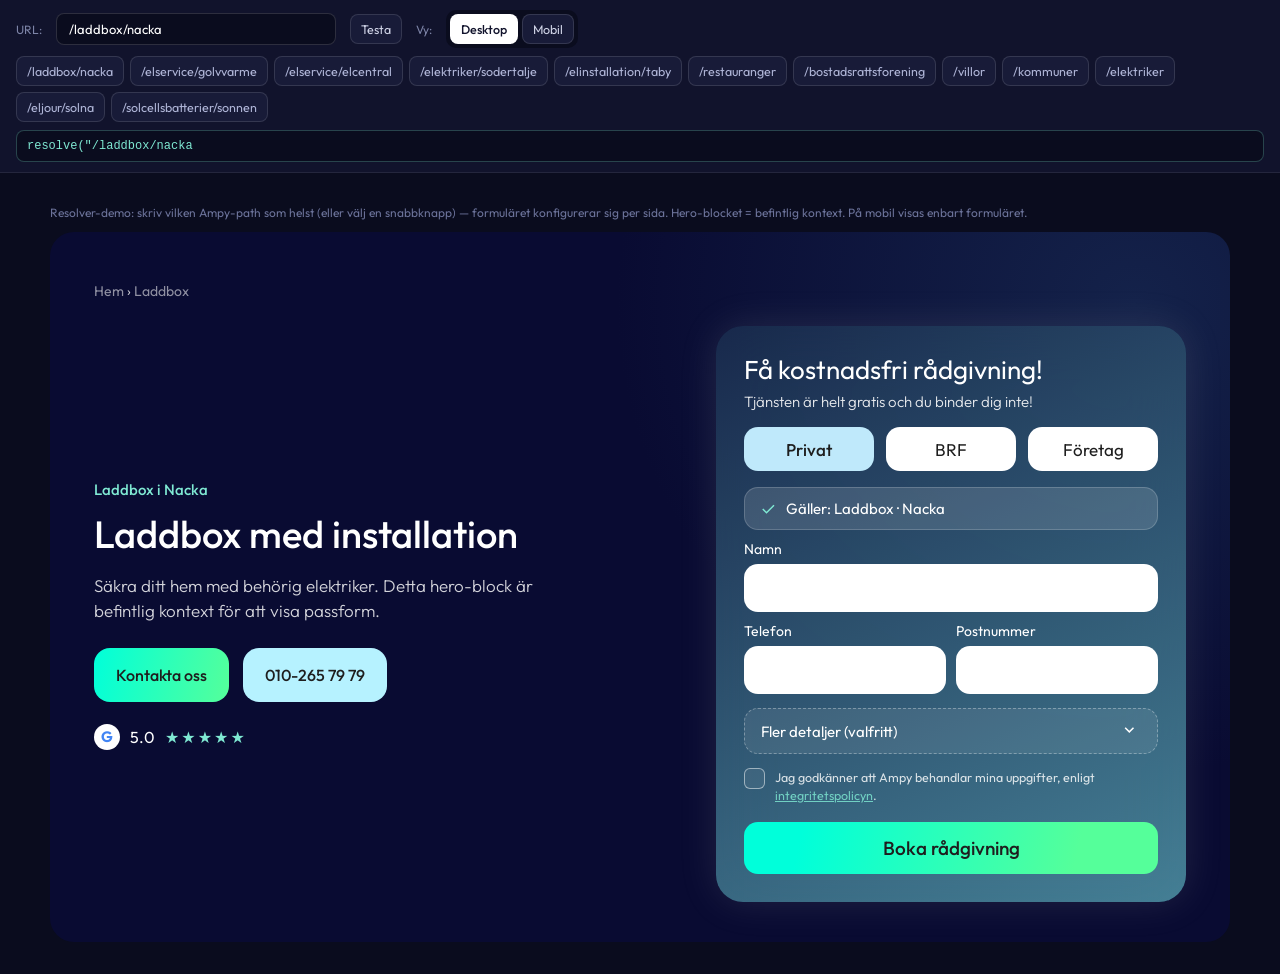
==== commit 99749cd6: "Resolver-demo: per-sida-config live (skriv valfri URL -> formuläret konfigurerar sig) - Slug/path-re" ====
--- a/index.html
+++ b/index.html
@@ -3,30 +3,27 @@
 <head>
 <meta charset="utf-8">
 <meta name="viewport" content="width=device-width, initial-scale=1">
-<title>Ampy offertformulär — kompakt 1:1 (en skärm)</title>
+<title>Ampy offertformulär — per-sida-resolver (demo)</title>
 <link rel="preconnect" href="https://fonts.googleapis.com">
 <link rel="preconnect" href="https://fonts.gstatic.com" crossorigin>
 <link href="https://fonts.googleapis.com/css2?family=Outfit:wght@300;400;500;600&display=swap" rel="stylesheet">
 <style>
-:root{
-  --mid:#090b32; --sea:#5eb1bf; --neon1:#55ff9a; --neon2:#00ffda;
-  --crystal:#b6f2ff; --lightblue:#bfe9fb; --teal:#00a991;
-  --ink:#1e1e1e; --charcoal:#333; --gray:#b2b2b2; --white:#fff;
-}
+:root{--mid:#090b32;--sea:#5eb1bf;--neon1:#55ff9a;--neon2:#00ffda;--crystal:#b6f2ff;--lightblue:#bfe9fb;--teal:#00a991;--ink:#1e1e1e;--charcoal:#333;--gray:#b2b2b2;--white:#fff}
 *{box-sizing:border-box}
 html,body{margin:0}
 body{font-family:'Outfit',system-ui,sans-serif;background:#0a0c1e;color:var(--ink)}
-
-.bar{position:sticky;top:0;z-index:30;display:flex;flex-wrap:wrap;gap:10px 16px;align-items:center;padding:12px 18px;background:#11132c;border-bottom:1px solid rgba(255,255,255,.08);font-size:13px;color:#cfd3e6}
+.bar{position:sticky;top:0;z-index:30;background:#11132c;border-bottom:1px solid rgba(255,255,255,.08);padding:10px 16px;font-size:13px;color:#cfd3e6}
+.barrow{display:flex;flex-wrap:wrap;gap:8px 14px;align-items:center}
 .bar .lab{color:#7e85a8;font-size:12px}
+.bar input.url{font-family:inherit;font-size:13px;border:1px solid rgba(255,255,255,.14);background:#0a0c1e;color:#fff;border-radius:8px;padding:7px 12px;width:280px}
+.bar button{font-family:inherit;font-size:12.5px;border:1px solid rgba(255,255,255,.12);background:#181b38;color:#cfd3e6;border-radius:8px;padding:6px 10px;cursor:pointer}
+.bar button.act{background:#fff;color:#11132c;border-color:transparent;font-weight:500}
 .bar .grp{display:flex;gap:4px;background:#0a0c1e;padding:4px;border-radius:10px}
-.bar .grp button,.bar select{font-family:inherit;font-size:13px;border:1px solid rgba(255,255,255,.12);background:#181b38;color:#cfd3e6;border-radius:8px;padding:7px 12px;cursor:pointer}
-.bar .grp button.act{background:var(--white);color:#11132c;border-color:transparent;font-weight:500}
-
-.wrap{padding:36px 24px}
+.quick{display:flex;flex-wrap:wrap;gap:6px;margin-top:8px}
+.quick button{background:#181b38;color:#aeb4d6}
+.dbg{margin-top:8px;font-family:ui-monospace,Menlo,monospace;font-size:12px;color:#7fe9d3;background:#0a0c1e;border:1px solid rgba(127,233,211,.25);border-radius:8px;padding:8px 10px;white-space:pre-wrap}
+.wrap{padding:32px 24px}
 .ctxnote{max-width:1180px;margin:0 auto 12px;font-size:12px;color:#6b7299}
-
-/* hero block CONTEXT (desktop fit-check; not the deliverable) */
 .block{max-width:1180px;margin:0 auto;background:var(--mid);border-radius:24px;padding:36px 44px 40px;position:relative;overflow:hidden;background-image:radial-gradient(80% 120% at 92% 10%, #14224a 0%, rgba(20,34,74,0) 55%)}
 .crumb{font-size:14px;color:rgba(255,255,255,.55);margin-bottom:26px}
 .crumb b{color:rgba(255,255,255,.8);font-weight:400}
@@ -34,7 +31,6 @@
 .left{flex:1 1 0;min-width:0;color:var(--white)}
 .left .eb{color:#7fe9d3;font-size:15px;font-weight:500;margin:0 0 12px}
 .left h1{font-size:38px;line-height:1.15;font-weight:500;margin:0 0 16px}
-.left h1 em{font-style:normal;color:#7fe9d3}
 .left p{font-size:17px;line-height:1.5;font-weight:300;color:rgba(255,255,255,.82);margin:0 0 24px;max-width:44ch}
 .left .ctas{display:flex;gap:14px;flex-wrap:wrap;margin-bottom:22px}
 .left .ctas a{display:flex;align-items:center;gap:10px;height:54px;padding:0 22px;border-radius:16px;font-size:16px;font-weight:500;text-decoration:none}
@@ -43,16 +39,14 @@
 .left .rate{display:flex;align-items:center;gap:10px;font-size:16px;color:var(--white)}
 .left .rate .g{width:26px;height:26px;border-radius:50%;background:#fff;display:flex;align-items:center;justify-content:center;font-weight:700;color:#4285f4;font-size:15px}
 .left .rate .st{color:#7fe9d3;letter-spacing:2px}
-
-/* ===== FORM CARD (deliverable) — 1:1 look, compacted to fit ===== */
 .formcol{flex:0 0 470px;width:470px}
 .card{position:relative;border-radius:27px;padding:28px;color:var(--white);backdrop-filter:blur(30px);-webkit-backdrop-filter:blur(30px);box-shadow:0 0 38px rgba(181,181,181,.14)}
 .card::before{content:"";position:absolute;inset:0;border-radius:27px;background:linear-gradient(156.51deg,#090B32 -33%,#5EB1BF 111%);opacity:.76;z-index:0}
 .card>*{position:relative;z-index:1}
-
+.noform{background:rgba(255,255,255,.06);border:1px dashed rgba(255,255,255,.3);border-radius:20px;padding:26px;color:rgba(255,255,255,.85);font-size:15px;line-height:1.5}
+.noform b{color:#fff;font-weight:500}
 .title{font-size:26px;line-height:1.25;font-weight:400;margin:0;white-space:nowrap}
 .subtitle{font-size:15px;line-height:1.3;font-weight:300;color:var(--white);margin:5px 0 0;opacity:.9}
-
 form{margin:0}
 .group{margin-top:16px}
 .fld{margin-top:10px}
@@ -64,178 +58,152 @@
 .inp{width:100%;height:48px;border:0;border-radius:14px;background:var(--white);color:var(--charcoal);font-family:inherit;font-size:17px;font-weight:400;padding:0 16px;outline:none;transition:box-shadow .15s}
 textarea.inp{height:78px;padding:12px 16px;resize:none;line-height:1.4}
 select.inp{appearance:none;background-image:url("data:image/svg+xml;utf8,<svg xmlns='http://www.w3.org/2000/svg' width='22' height='22' fill='none' stroke='%23333333' stroke-width='1.6'><path d='M5 8l6 6 6-6'/></svg>");background-repeat:no-repeat;background-position:right 15px center}
-.inp[inputmode]{font-variant-numeric:tabular-nums}
 .inp:focus{box-shadow:0 0 0 3px rgba(0,169,145,.5)}
-.fld.err .inp{box-shadow:0 0 0 2px var(--teal)}
-.help{display:none;font-size:13px;line-height:1.35;color:#bff3e6;margin:6px 2px 0}
-.fld.err .help{display:block}
-
-/* segment — 3 pills directly on card, no container bg, light-blue selected */
 .seg{display:flex;gap:12px}
 .seg button{flex:1;height:44px;border:0;border-radius:14px;background:var(--white);color:var(--ink);font-family:inherit;font-size:17px;font-weight:400;cursor:pointer;transition:.15s}
 .seg button[aria-checked="true"]{background:var(--lightblue);font-weight:500}
-
-/* gäller box (kept, compact) */
 .gchip{display:flex;align-items:center;gap:9px;background:rgba(255,255,255,.13);border:1px solid rgba(255,255,255,.18);border-radius:14px;padding:11px 14px;font-size:15px;color:var(--white)}
 .gchip .gk{opacity:.75;font-weight:300}
 .gchip .ic{width:18px;height:18px;color:#7fe9d3;flex:none}
-
-/* consent */
 .consent{display:flex;gap:10px;align-items:flex-start;margin-top:14px;cursor:pointer}
-.consent input{appearance:none;flex:0 0 21px;width:21px;height:21px;margin:0;border:1.5px solid rgba(255,255,255,.5);border-radius:6px;background:rgba(255,255,255,.06);cursor:pointer;position:relative;transition:.15s}
+.consent input{appearance:none;flex:0 0 21px;width:21px;height:21px;margin:0;border:1.5px solid rgba(255,255,255,.5);border-radius:6px;background:rgba(255,255,255,.06);cursor:pointer;position:relative}
 .consent input:checked{background:var(--teal);border-color:var(--teal)}
 .consent input:checked::after{content:"";position:absolute;left:6.5px;top:3px;width:5px;height:9px;border:solid #042b24;border-width:0 2px 2px 0;transform:rotate(45deg)}
-.consent input:focus-visible{box-shadow:0 0 0 3px rgba(0,169,145,.45)}
 .consent span{font-size:12.5px;line-height:1.45;color:var(--white);opacity:.82}
 .consent a{color:#7fe9d3}
-.fld.err .consent input{box-shadow:0 0 0 2px var(--teal)}
-
-/* button — 1:1 gradient angle, compact height */
-.btn{width:100%;height:52px;border:0;border-radius:14px;font-family:inherit;font-size:19px;font-weight:500;cursor:pointer;display:flex;align-items:center;justify-content:center;gap:9px;transition:.18s}
+.btn{width:100%;height:52px;border:0;border-radius:14px;font-family:inherit;font-size:19px;font-weight:500;cursor:pointer;display:flex;align-items:center;justify-content:center;gap:9px;transition:.18s;margin-top:18px}
 .btn-primary{background:linear-gradient(282.84deg,var(--neon1) 20%,var(--neon2) 86%);color:var(--ink)}
-.btn-primary:hover{filter:brightness(.96);transform:translateY(-1px)}
-.btn-secondary{background:var(--crystal);color:var(--ink)}
-.btn:focus-visible{outline:0;box-shadow:0 0 0 3px rgba(0,169,145,.5)}
-.cta-zone{margin-top:18px}
-
-/* ring (eljour) */
-.ring{display:flex;flex-direction:column;gap:6px;background:rgba(0,169,145,.14);border:1px solid rgba(0,169,145,.5);border-radius:14px;padding:12px 14px;margin-bottom:14px}
-.ring a{display:flex;align-items:center;justify-content:center;gap:9px;height:46px;border-radius:12px;background:linear-gradient(282.84deg,var(--neon1),var(--neon2));color:var(--ink);font-size:17px;font-weight:500;text-decoration:none}
-.ring .note{font-size:12.5px;line-height:1.4;color:var(--white);opacity:.82}
-
-/* expander */
 .disc{margin-top:14px}
 .disc>button{display:flex;align-items:center;justify-content:space-between;width:100%;height:46px;padding:0 16px;background:rgba(255,255,255,.08);border:1px dashed rgba(255,255,255,.32);border-radius:14px;color:var(--white);font-family:inherit;font-size:15px;font-weight:400;cursor:pointer}
-.disc>button .chev{transition:transform .2s}
-.disc[data-open="true"]>button .chev{transform:rotate(180deg)}
 .disc[data-open="false"] .disc-body{display:none}
 .disc-body{padding-top:4px}
 .upload{display:flex;align-items:center;justify-content:center;gap:9px;height:58px;border:1.5px dashed rgba(255,255,255,.34);border-radius:14px;color:var(--white);opacity:.7;font-size:14px;margin-top:6px}
+.reqtag{font-size:12px;color:#7fe9d3;opacity:.9}
 svg.ic{display:block}
-
-/* ===== MOBILE — clean standalone form view (hero scaffolding hidden) ===== */
 .m .wrap{padding:0}
 .m .ctxnote{display:none}
-.m .block{max-width:none;border-radius:0;padding:18px 14px 28px;background:radial-gradient(110% 80% at 50% 0%, #14224a 0%, #090b32 60%);background-image:none;background-color:#0a0c1e}
-.m .crumb{display:none}
-.m .left{display:none}
+.m .block{max-width:none;border-radius:0;padding:18px 14px 28px;background:#0a0c1e;background-image:none}
+.m .crumb,.m .left{display:none}
 .m .hero{display:block}
 .m .formcol{flex:none;width:100%;max-width:460px;margin:0 auto}
 .m .card{padding:24px 20px;border-radius:22px}
 .m .title{font-size:24px;white-space:normal;line-height:1.2}
-.m .subtitle{font-size:15px}
-.m .inp{height:52px;font-size:17px}
-.m .seg button{height:48px;font-size:17px}
-.m .btn{height:54px;font-size:19px}
 .m .row2{flex-direction:column;gap:0}
 .m .row2 .fld{margin-top:10px}
-
-@media (prefers-reduced-motion: reduce){*{transition:none !important}}
-.sr-only{position:absolute;width:1px;height:1px;overflow:hidden;clip:rect(0,0,0,0)}
+.m .inp{height:52px}
+.m .btn{height:54px}
 </style>
 </head>
 <body>
 <div class="bar">
-  <span class="lab">Sida:</span>
-  <select id="scenario">
-    <option value="elbesiktning" selected>elbesiktning</option>
-    <option value="elcentral">elcentral</option>
-    <option value="laddbox">laddbox i [ort]</option>
-    <option value="eljour">eljour i [ort] (akut)</option>
-    <option value="elinstallation">elinstallation i [ort]</option>
-    <option value="brf">elektriker för BRF</option>
-    <option value="foretag">elektriker för företag</option>
-  </select>
-  <span class="lab">Vy:</span>
-  <div class="grp" id="view"><button data-view="desktop">Desktop</button><button data-view="mob">Mobil</button></div>
+  <div class="barrow">
+    <span class="lab">URL:</span>
+    <input class="url" id="urlpath" value="/laddbox/nacka">
+    <button id="go">Testa</button>
+    <span class="lab">Vy:</span>
+    <div class="grp" id="view"><button data-view="desktop">Desktop</button><button data-view="mob">Mobil</button></div>
+  </div>
+  <div class="quick" id="quick"></div>
+  <div class="dbg" id="dbg"></div>
 </div>
-
 <div class="wrap">
-  <p class="ctxnote">Hero-blocket runt formuläret är BEFINTLIG kontext (för att kontrollera passform/balans på desktop) — ej del av leveransen. På mobil visas enbart formuläret.</p>
+  <p class="ctxnote">Resolver-demo: skriv vilken Ampy-path som helst (eller välj en snabbknapp) — formuläret konfigurerar sig per sida. Hero-blocket = befintlig kontext. På mobil visas enbart formuläret.</p>
   <div class="block" id="block"></div>
 </div>
-
 <script>
 (function(){
-  var SC = {
-    elbesiktning:{crumb:"Elbesiktning", eb:"Professionell elbesiktning", h2:"Trygg elbesiktning med <em>30% ROT-avdrag</em>", para:"Säkra ditt hem genom en professionell besiktning av el i din villa, lägenhet eller företag. Våra certifierade elektriker utför även elbesiktning av bostadsrättsföreningar.", kundtyp:"privat", ask:false, tjanst:"Elbesiktning", akut:false},
-    elcentral:{crumb:"Elcentral", eb:"Byta elcentral", h2:"Ny elcentral installerad med <em>30% ROT-avdrag</em>", para:"Dags att byta ditt gamla proppskåp? Vi hjälper dig att uppgradera din elcentral till moderna automatsäkringar för en säkrare elanläggning.", kundtyp:"privat", ask:false, tjanst:"Byte av elcentral", akut:false},
-    laddbox:{crumb:"Laddbox", eb:"Laddbox i Sollentuna", h2:"Offert på laddbox med <em>grön teknik-avdrag</em>", para:"Installation av laddbox hemma av behörig elektriker. Du kan ha rätt till grön teknik-avdrag på 50 procent av arbete och material, upp till 50 000 kr per person och år.", kundtyp:"privat", ask:false, tjanst:"Laddbox", akut:false},
-    eljour:{crumb:"Eljour", eb:"Eljour i Sollentuna", h2:"Akut elfel? <em>Ring oss direkt.</em>", para:"Vid fara eller brand: ring 112 först. För akut elfel når du oss direkt på telefon.", kundtyp:"privat", ask:false, tjanst:"Elfel", akut:true},
-    elinstallation:{crumb:"Elinstallation", eb:"Elinstallation i Sollentuna", h2:"Offert på elinstallation med <em>30% ROT-avdrag</em>", para:"Behörig elektriker för installation i hemmet. För arbete i bostaden kan du använda ROT-avdraget.", kundtyp:"privat", ask:false, tjanst:"Elinstallation", akut:false},
-    brf:{crumb:"För BRF", eb:"Elektriker för bostadsrättsföreningar", h2:"El i fastigheten — <em>offert till er förening</em>", para:"Berätta vad föreningen behöver, så återkommer vi med ett förslag som håller nere kostnaden för medlemmarna.", kundtyp:"brf", ask:true, tjanst:"", akut:false},
-    foretag:{crumb:"För företag", eb:"Elektriker för företag", h2:"El på arbetsplatsen — <em>offert till ert företag</em>", para:"Berätta vad ni behöver, så återkommer vi med ett förslag och ett fast pris där ingenting hänger på slumpen.", kundtyp:"foretag", ask:true, tjanst:"", akut:false}
+  var PRIVAT_OPTS=['Elinstallation','Belysning','Kök och badrum','Laddbox','Energi & effekt','Elfel','Annat'];
+  var ORG_OPTS=['Större elinstallation','Belysning','Laddbox','Service & underhåll','Elbesiktning','Energi & effekt','Elfel','Annat'];
+  var SERVICE={vitvaror:'Vitvaror',utomhusbelysning:'Utomhusbelysning',strombrytare:'Strömbrytare','ugn-spis':'Ugn & spis',spotlights:'Spotlights','smarta-hem':'Smarta hem',luftvarmepump:'Luftvärmepump',lastbalansering:'Lastbalansering',kok:'El i kök',koksrenovering:'Köksrenovering',inomhusbelysning:'Inomhusbelysning',jordfelsbrytare:'Jordfelsbrytare',glodlampa:'Glödlampor',golvvarme:'Golvvärme','felsokning-av-el':'Felsökning av el',elrenovering:'Elrenovering',elcentral:'Byte av elcentral',elbesiktning:'Elbesiktning',belysning:'Belysning',badrumsrenovering:'Badrumsrenovering',armatur:'Armatur',badrum:'El i badrum'};
+  var EFX={
+    villor:{kundtyp:'privat',label:'el till din villa',vertical:'service',opts:PRIVAT_OPTS},
+    radhus:{kundtyp:'privat',label:'el till ditt radhus',vertical:'service',opts:PRIVAT_OPTS},
+    restauranger:{kundtyp:'foretag',label:'el till er restaurang',vertical:'foretag_brf',opts:['Storkök / fläkt / trefas','Större elinstallation','Belysning','Service & underhåll','Elfel','Laddbox','Annat']},
+    hotell:{kundtyp:'foretag',label:'el till ert hotell',vertical:'foretag_brf',opts:['Större elinstallation','Belysning','Laddbox','Service & underhåll','Energi & effekt','Elbesiktning','Elfel','Annat']},
+    kontor:{kundtyp:'foretag',label:'el till ert kontor',vertical:'foretag_brf',opts:['Större elinstallation','Belysning','Laddbox','Service & underhåll','Elfel','Annat']},
+    butik:{kundtyp:'foretag',label:'el till er butik',vertical:'foretag_brf',opts:['Belysning','Större elinstallation','Service & underhåll','Laddbox','Elfel','Annat']},
+    kommuner:{kundtyp:'foretag',label:'el till er kommun',vertical:'foretag_brf',orgLabel:'Förvaltning/enhet',opts:['Större elinstallation','Belysning','Elbesiktning','Laddbox','Service & underhåll','Energi & effekt','Elfel','Annat']},
+    idrottshallar:{kundtyp:'foretag',label:'el till er idrottshall',vertical:'foretag_brf',opts:['Större elinstallation','Belysning','Energi & effekt','Service & underhåll','Elbesiktning','Elfel','Annat']},
+    foretag:{kundtyp:'foretag',label:'el till ert företag',vertical:'foretag_brf',opts:ORG_OPTS},
+    byggforetag:{kundtyp:'foretag',label:'el i era byggprojekt',vertical:'foretag_brf',opts:['Större elinstallation','Elbesiktning','Belysning','Service & underhåll','Elfel','Annat']},
+    entreprenad:{kundtyp:'foretag',label:'el i ert entreprenaduppdrag',vertical:'foretag_brf',opts:['Större elinstallation','Elbesiktning','Belysning','Laddbox','Service & underhåll','Annat']},
+    bostadsrattsforening:{kundtyp:'brf',label:'el till er förening',vertical:'foretag_brf',opts:['Laddbox','Större elinstallation','Belysning','Elbesiktning','Service & underhåll','Energi & effekt','Elfel','Annat']},
+    tredjepartsinstallationer:{kundtyp:'foretag',label:'tredjepartsinstallation',vertical:'foretag_brf',opts:['Större elinstallation','Laddbox','Belysning','Service & underhåll','Elbesiktning','Elfel','Annat']}
   };
-  var SEG = {privat:"Privat", brf:"BRF", foretag:"Företag"};
-  var TJ = ["Elinstallation","Belysning","Energilösningar","Kök och badrum","Elfel","Annat"];
-  var st = {scenario:"elbesiktning", view:"desktop", seg:"privat", open:false};
-  var block = document.getElementById('block');
-  function d(s){return SC[st.scenario][s];}
-
-  function head(){ return '<h1 class="title">Få kostnadsfri rådgivning!</h1><p class="subtitle">Tjänsten är helt gratis och du binder dig inte!</p>'; }
-  function seg(){ return '<div class="seg" role="radiogroup" aria-label="Kundtyp">'+['privat','brf','foretag'].map(function(k){return '<button type="button" role="radio" data-seg="'+k+'" aria-checked="'+(st.seg===k)+'">'+SEG[k]+'</button>';}).join('')+'</div>'; }
-  function tjanst(){
-    if(d('ask')) return '<div class="fld"><label class="l" for="tj">Vad gäller arbetet?</label><select class="inp" id="tj">'+TJ.map(function(o){return '<option>'+o+'</option>';}).join('')+'</select></div>';
-    return '<div class="gchip"><svg class="ic" viewBox="0 0 24 24" fill="none" stroke="currentColor" stroke-width="2"><path d="M5 12l5 5L20 7"/></svg><span class="gk">Gäller:</span> '+d('tjanst')+'</div>';
-  }
-  function fld(label,id,type,opt){
-    var im = type==='tel'?' inputmode="tel"':(type==='num'?' inputmode="numeric"':'');
-    var t = type==='num'?'text':type;
-    var ac = id==='namn'?'name':id==='telefon'?'tel':id==='postnr'?'postal-code':id==='epost'?'email':'off';
-    return '<div class="fld"><label class="l" for="'+id+'">'+label+(opt?' <span class="opt">(valfritt)</span>':'')+'</label><input class="inp" id="'+id+'" type="'+t+'"'+im+' autocomplete="'+ac+'"><p class="help" id="'+id+'-h"></p></div>';
-  }
-  function consent(){ return '<div class="fld"><label class="consent"><input type="checkbox" id="gdpr" required><span>Jag godkänner att Ampy behandlar mina uppgifter, enligt <a href="https://ampy.se/integritetspolicy" target="_blank" rel="noopener">integritetspolicyn</a>.</span></label><p class="help" id="gdpr-h" style="margin-left:31px">Vi behöver ditt godkännande för att få kontakta dig.</p></div>'; }
-  function enrich(){
-    var org='';
-    if(st.seg==='brf') org=fld('Föreningens namn','foren','text',true)+fld('Org.nr','orgnr','num',true);
-    if(st.seg==='foretag') org=fld('Företagsnamn','ftg','text',true)+fld('Org.nr','orgnr','num',true);
-    return fld('E-post','epost','email',true)+
-      '<div class="fld"><label class="l" for="beskriv">Beskriv uppdraget <span class="opt">(valfritt)</span></label><textarea class="inp" id="beskriv"></textarea></div>'+
-      org+ fld('Adress','adress','text',true)+
-      '<div class="fld"><label class="l" for="tid">Tidsram <span class="opt">(valfritt)</span></label><select class="inp" id="tid"><option value="">Välj tidsram</option><option>Inom 24 timmar</option><option>Inom 72 timmar</option><option>Om 1-2 veckor</option><option>Flexibelt</option></select></div>'+
-      '<div class="fld"><label class="l">Bilder <span class="opt">(valfritt)</span></label><div class="upload"><svg class="ic" width="20" height="20" viewBox="0 0 24 24" fill="none" stroke="currentColor" stroke-width="1.8"><path d="M12 15V4m0 0L8 8m4-4l4 4"/><path d="M5 17v2a1 1 0 001 1h12a1 1 0 001-1v-2"/></svg>Ladda upp bilder</div></div>';
-  }
-  function ring(){ if(!d('akut')) return ''; return '<div class="ring"><a href="tel:+46102657979"><svg class="ic" width="20" height="20" viewBox="0 0 24 24" fill="none" stroke="currentColor" stroke-width="2"><path d="M5 4h4l2 5-3 2a12 12 0 005 5l2-3 5 2v4a2 2 0 01-2 2A16 16 0 013 6a2 2 0 012-2z"/></svg>Ring 010-265 79 79</a><p class="note">Vid fara eller brand: ring 112 först.</p></div>'; }
-  function form(){
-    var pCls = d('akut')?'btn-secondary':'btn-primary';
-    return head()+'<form novalidate>'+ring()+
-      '<div class="group">'+seg()+'</div>'+
-      '<div class="group">'+tjanst()+ fld('Namn','namn','text',false)+'<div class="row2">'+fld('Telefon','telefon','tel',false)+fld('Postnummer','postnr','num',false)+'</div></div>'+
-      '<div class="disc" data-open="'+st.open+'"><button type="button" data-act="toggle" aria-expanded="'+st.open+'">Fler detaljer (valfritt)<svg class="chev ic" width="20" height="20" viewBox="0 0 24 24" fill="none" stroke="currentColor" stroke-width="1.8"><path d="M5 8l5 5 5-5"/></svg></button><div class="disc-body"><div class="group">'+enrich()+'</div></div></div>'+
-      consent()+
-      '<div class="cta-zone"><button type="button" class="btn '+pCls+'" data-act="submit">Boka rådgivning</button></div></form>';
-  }
-  function left(){
-    return '<div class="left"><p class="eb">'+d('eb')+'</p><h1>'+d('h2')+'</h1><p>'+d('para')+'</p>'+
-      '<div class="ctas"><a class="c1" href="#" onclick="return false">Kontakta oss <svg class="ic" width="18" height="18" viewBox="0 0 24 24" fill="none" stroke="currentColor" stroke-width="2"><path d="M7 17L17 7M17 7H8M17 7v9"/></svg></a>'+
-      '<a class="c2" href="#" onclick="return false">010-265 79 79 <svg class="ic" width="18" height="18" viewBox="0 0 24 24" fill="none" stroke="currentColor" stroke-width="2"><path d="M5 4h4l2 5-3 2a12 12 0 005 5l2-3 5 2v4a2 2 0 01-2 2A16 16 0 013 6a2 2 0 012-2z"/></svg></a></div>'+
-      '<div class="rate"><span class="g">G</span><span>5.0</span><span class="st">★★★★★</span></div></div>';
-  }
+  var SV_ORT={nacka:'Nacka',sodertalje:'Södertälje',sollentuna:'Sollentuna',taby:'Täby',jarfalla:'Järfälla',vaxholm:'Vaxholm',varmdo:'Värmdö',vallingby:'Vällingby',huddinge:'Huddinge',solna:'Solna',stockholm:'Stockholm','upplands-vasby':'Upplands Väsby',tyreso:'Tyresö',lidingo:'Lidingö',osteraker:'Österåker',bromma:'Bromma',sundbyberg:'Sundbyberg'};
+  var HERO={service:{eb:'Professionell elservice',h2:'El av behörig elektriker',crumb:'Elservice'},laddbox:{eb:'Laddbox',h2:'Laddbox med installation',crumb:'Laddbox'},foretag_brf:{eb:'För verksamheter',h2:'El till er verksamhet',crumb:'Elektriker för'},oklart:{eb:'Ampy',h2:'Behörig elektriker',crumb:'Ampy'}};
+  var UTIL=['/offert','/kopvillkor','/integritetspolicy','/cookiepolicy','/thank-you','/nyheter','/tillganglighet','/om-oss'];
+  function cap(s){return s.charAt(0).toUpperCase()+s.slice(1);}
+  function ortName(slug){return SV_ORT[slug]||slug.split('-').map(cap).join(' ');}
+
+  function resolve(p){
+    p=('/'+String(p).trim().replace(/^https?:\/\/[^/]+/,'').replace(/^\/+|\/+$/g,'')).replace(/\/+$/,'');
+    if(p==='')p='/';
+    if(/^\/eljour\//.test(p)) return {render:false,reason:'Eljour = telefon-först-block (Ring 010-265 79 79 + "112 först"), inget offertformulär.',vertical:'-'};
+    if(/^\/solcellsbatterier(\/|$)/.test(p)||/^\/laddboxar\//.test(p)||/^\/batterilagring(\/|$)/.test(p)) return {render:false,reason:'Produktsida — annan flow (CRM Form 2), inget offertformulär här.',vertical:'-'};
+    if(UTIL.indexOf(p)>-1) return {render:false,reason:'Utility-sida — inget formulär.',vertical:'-'};
+    var m;
+    if(m=p.match(/^\/elservice\/([^/]+)$/)){var lbl=SERVICE[m[1]]; if(lbl) return {render:true,kundtyp:'privat',tjanst:lbl,tjanstLocked:true,vertical:'service',source:p};}
+    if(p==='/elservice') return {render:true,kundtyp:'privat',ask:true,vertical:'service',source:p};
+    var efx=EFX[p.replace(/^\//,'')]; if(efx) return {render:true,kundtyp:efx.kundtyp,kundtypLocked:true,ask:true,opts:efx.opts,label:efx.label,orgLabel:efx.orgLabel,vertical:efx.vertical,source:p};
+    if(m=p.match(/^\/laddbox\/([^/]+)$/)) return {render:true,kundtyp:'privat',tjanst:'Laddbox',tjanstLocked:true,ort:ortName(m[1]),vertical:'laddbox',source:p};
+    if(m=p.match(/^\/elinstallation\/([^/]+)$/)) return {render:true,kundtyp:'privat',tjanst:'Elinstallation',tjanstLocked:true,ort:ortName(m[1]),vertical:'service',source:p};
+    if(m=p.match(/^\/elektriker\/([^/]+)$/)) return {render:true,kundtyp:'privat',ask:true,ort:ortName(m[1]),vertical:'service',source:p};
+    if(p==='/elektriker') return {render:true,kundtyp:'privat',ask:true,vertical:'service',source:p};
+    if(p==='/laddbox') return {render:true,kundtyp:'privat',tjanst:'Laddbox',tjanstLocked:true,vertical:'laddbox',source:p};
+    if(p==='/elinstallation') return {render:true,kundtyp:'privat',tjanst:'Elinstallation',tjanstLocked:true,vertical:'service',source:p};
+    return {render:true,kundtyp:'privat',ask:true,vertical:'oklart',source:p};
+  }
+
+  var SEG={privat:'Privat',brf:'BRF',foretag:'Företag'};
+  var st={path:'/laddbox/nacka',view:'desktop',seg:'privat',open:false,cfg:null};
+  var block=document.getElementById('block'),dbg=document.getElementById('dbg');
+  var QUICK=['/laddbox/nacka','/elservice/golvvarme','/elservice/elcentral','/elektriker/sodertalje','/elinstallation/taby','/restauranger','/bostadsrattsforening','/villor','/kommuner','/elektriker','/eljour/solna','/solcellsbatterier/sonnen'];
+
+  function fld(label,id,type,opt,req){var im=type==='tel'?' inputmode="tel"':(type==='num'?' inputmode="numeric"':'');var t=type==='num'?'text':type;
+    return '<div class="fld"><label class="l" for="'+id+'">'+label+(opt?' <span class="opt">(valfritt)</span>':'')+(req?' <span class="reqtag">krävs</span>':'')+'</label><input class="inp" id="'+id+'" type="'+t+'"'+im+'></div>';}
+  function seg(){return '<div class="seg" role="radiogroup" aria-label="Kundtyp">'+['privat','brf','foretag'].map(function(k){return '<button type="button" role="radio" data-seg="'+k+'" aria-checked="'+(st.seg===k)+'">'+SEG[k]+'</button>';}).join('')+'</div>';}
+  function orgFields(cfg){ if(st.seg==='privat') return ''; var nameLabel=st.seg==='brf'?'Föreningens namn':(cfg.orgLabel||'Företagsnamn');
+    return fld(nameLabel,'orgname','text',false,true)+fld('Organisationsnummer','orgnr','num',false,true); }
+  function tjanstBlock(cfg){
+    var chip = cfg.tjanstLocked ? ('Gäller: '+cfg.tjanst+(cfg.ort?' · '+cfg.ort:'')) : cfg.label ? ('Gäller: '+cfg.label) : cfg.ort ? ('Elektriker i '+cfg.ort) : null;
+    var html = chip ? '<div class="gchip"><svg class="ic" viewBox="0 0 24 24" fill="none" stroke="currentColor" stroke-width="2"><path d="M5 12l5 5L20 7"/></svg><span>'+chip+'</span></div>' : '';
+    if(cfg.ask){ var opts=cfg.opts||(st.seg==='privat'?PRIVAT_OPTS:ORG_OPTS);
+      html+='<div class="fld"><label class="l" for="tj">Vad gäller arbetet?</label><select class="inp" id="tj">'+opts.map(function(o){return '<option>'+o+'</option>';}).join('')+'</select></div>'; }
+    return html;
+  }
+  function enrich(){return fld('E-post','epost','email',true)+'<div class="fld"><label class="l">Beskriv uppdraget <span class="opt">(valfritt)</span></label><textarea class="inp" id="beskriv"></textarea></div>'+fld('Adress','adress','text',true)+'<div class="fld"><label class="l">Tidsram <span class="opt">(valfritt)</span></label><select class="inp"><option value="">Välj tidsram</option><option>Inom 24 timmar</option><option>Inom 72 timmar</option><option>Om 1-2 veckor</option><option>Flexibelt</option></select></div><div class="fld"><label class="l">Bilder <span class="opt">(valfritt)</span></label><div class="upload">Ladda upp bilder</div></div>';}
+  function consent(){return '<label class="consent"><input type="checkbox"><span>Jag godkänner att Ampy behandlar mina uppgifter, enligt <a href="https://ampy.se/integritetspolicy" target="_blank" rel="noopener">integritetspolicyn</a>.</span></label>';}
+  function formCard(cfg){
+    return '<div class="card"><h1 class="title">Få kostnadsfri rådgivning!</h1><p class="subtitle">Tjänsten är helt gratis och du binder dig inte!</p>'+
+      '<form novalidate><div class="group">'+seg()+'</div>'+
+      '<div class="group">'+tjanstBlock(cfg)+orgFields(cfg)+fld('Namn','namn','text',false)+'<div class="row2">'+fld('Telefon','telefon','tel',false)+fld('Postnummer','postnr','num',false)+'</div></div>'+
+      '<div class="disc" data-open="'+st.open+'"><button type="button" data-act="toggle">Fler detaljer (valfritt)<svg class="chev ic" width="20" height="20" viewBox="0 0 24 24" fill="none" stroke="currentColor" stroke-width="1.8"><path d="M5 8l5 5 5-5"/></svg></button><div class="disc-body"><div class="group">'+enrich()+'</div></div></div>'+
+      consent()+'<button type="button" class="btn btn-primary" data-act="submit">Boka rådgivning</button></form></div>';
+  }
+  function noformCard(cfg){return '<div class="noform"><b>Inget offertformulär på den här sidan.</b><br>'+cfg.reason+'</div>';}
+  function left(cfg){var h=HERO[cfg.vertical]||HERO.oklart;var eb=cfg.ort?(h.eb+' i '+cfg.ort):h.eb;
+    return '<div class="left"><p class="eb">'+eb+'</p><h1>'+h.h2+'</h1><p>Säkra ditt hem med behörig elektriker. Detta hero-block är befintlig kontext för att visa passform.</p>'+
+      '<div class="ctas"><a class="c1" href="#" onclick="return false">Kontakta oss</a><a class="c2" href="#" onclick="return false">010-265 79 79</a></div>'+
+      '<div class="rate"><span class="g">G</span><span>5.0</span><span class="st">★★★★★</span></div></div>';}
+  function crumbOf(cfg){var h=HERO[cfg.vertical]||HERO.oklart;return h.crumb;}
+
   function render(){
-    block.innerHTML = '<p class="crumb">Hem <b>›</b> '+d('crumb')+'</p><div class="hero">'+left()+'<div class="formcol"><div class="card">'+form()+'</div></div></div>';
-    mark('view','view',st.view); applyMobile();
-  }
-  function mark(id,attr,val){var g=document.getElementById(id);Array.prototype.forEach.call(g.children,function(b){b.classList.toggle('act',b.dataset[attr]===val);});}
-  function applyMobile(){document.body.classList.toggle('m',(st.view==='mob')||window.matchMedia('(max-width:820px)').matches);}
-  function setScenario(k){st.scenario=k;st.seg=SC[k].kundtyp;st.open=false;render();}
-
+    var cfg=resolve(st.path); st.cfg=cfg;
+    block.innerHTML='<p class="crumb">Hem <b>›</b> '+crumbOf(cfg)+'</p><div class="hero">'+left(cfg)+'<div class="formcol">'+(cfg.render?formCard(cfg):noformCard(cfg))+'</div></div>';
+    dbg.textContent='resolve("'+cfg.source||st.path+'") → '+JSON.stringify({render:cfg.render,vertical:cfg.vertical,kundtyp:cfg.render?st.seg:'-',kundtypLåst:!!cfg.kundtypLocked,tjänst:cfg.tjanstLocked?cfg.tjanst:(cfg.ask?'FRÅGAS':'-'),ort:cfg.ort||'-',orgNrKrävs:(cfg.render&&st.seg!=='privat')});
+    mark('view','view',st.view); document.body.classList.toggle('m',st.view==='mob');
+  }
+  function mark(id,attr,val){var g=document.getElementById(id);Array.prototype.forEach.call(g.children,function(b){if(b.dataset[attr]!==undefined)b.classList.toggle('act',b.dataset[attr]===val);});}
+  function setPath(p){st.path=p;var c=resolve(p);st.seg=c.render?c.kundtyp:'privat';st.open=false;document.getElementById('urlpath').value=p;render();}
+
+  document.getElementById('go').addEventListener('click',function(){setPath(document.getElementById('urlpath').value);});
+  document.getElementById('urlpath').addEventListener('keydown',function(e){if(e.key==='Enter')setPath(this.value);});
   document.getElementById('view').addEventListener('click',function(e){var b=e.target.closest('[data-view]');if(b){st.view=b.dataset.view;render();}});
-  document.getElementById('scenario').addEventListener('change',function(e){setScenario(e.target.value);});
-  window.addEventListener('resize',applyMobile);
-  block.addEventListener('click',function(e){
-    var sb=e.target.closest('[data-seg]'); if(sb){st.seg=sb.dataset.seg;render();return;}
-    var a=e.target.closest('[data-act]'); if(!a) return;
-    if(a.dataset.act==='toggle'){st.open=!st.open;render();}
-    else if(a.dataset.act==='submit'){validate(['namn','telefon','postnr','gdpr']);}
-  });
-  function validate(ids){var ok=true,first=null;ids.forEach(function(id){var el=document.getElementById(id);if(!el)return;var f=el.closest('.fld'),bad=false;
-    if(id==='gdpr')bad=!el.checked; else if(id==='postnr')bad=!/^\d{3}\s?\d{2}$/.test(el.value.trim());
-    else if(id==='telefon')bad=el.value.replace(/[\s\-()]/g,'').replace(/^\+46/,'0').replace(/\D/g,'').length<7;
-    else bad=el.value.trim().length<2;
-    var h=document.getElementById(id+'-h'); if(h&&id!=='gdpr')h.textContent=id==='namn'?'Skriv ditt namn, så vet vi vem vi pratar med.':id==='telefon'?'Skriv ditt telefonnummer, så kan vi nå dig.':id==='postnr'?'Postnummer ska vara fem siffror.':'';
-    if(f)f.classList.toggle('err',bad); el.setAttribute('aria-invalid',bad?'true':'false'); if(bad){ok=false;if(!first)first=el;}});
-    if(first)first.focus(); return ok;}
-  render();
+  var q=document.getElementById('quick'); QUICK.forEach(function(u){var b=document.createElement('button');b.textContent=u;b.onclick=function(){setPath(u);};q.appendChild(b);});
+  block.addEventListener('click',function(e){var sb=e.target.closest('[data-seg]');if(sb){st.seg=sb.dataset.seg;render();return;}var a=e.target.closest('[data-act]');if(a&&a.dataset.act==='toggle'){st.open=!st.open;render();}});
+
+  setPath('/laddbox/nacka');
 })();
 </script>
 </body>
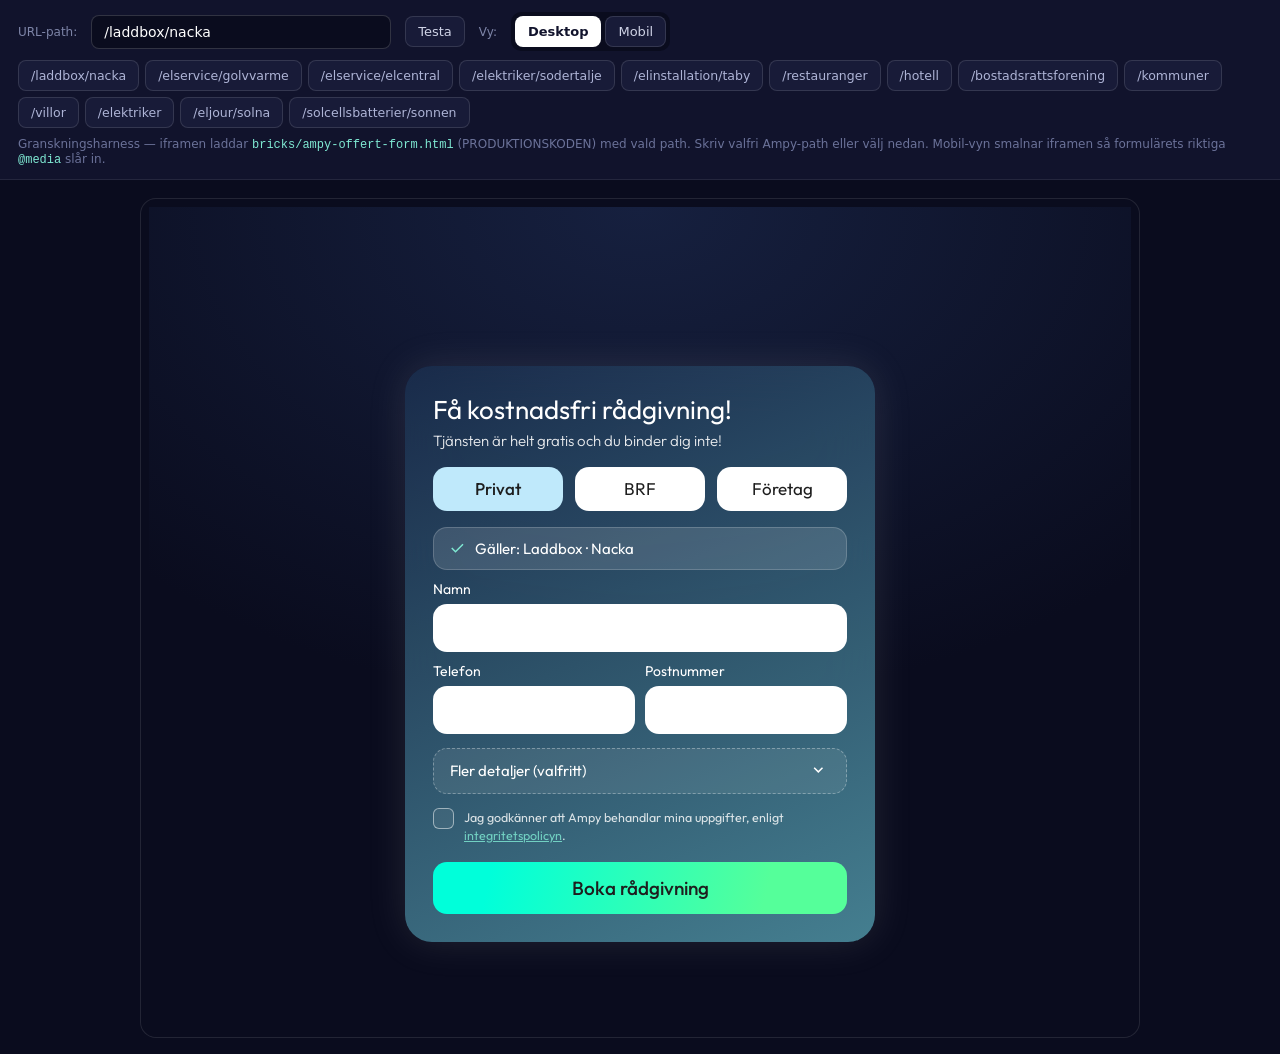
==== commit 9422124f: "Produktionskomponent + granskningsharness (per-sida-resolver) - bricks/ampy-offert-form.html: PRODUK" ====
--- a/index.html
+++ b/index.html
@@ -3,207 +3,50 @@
 <head>
 <meta charset="utf-8">
 <meta name="viewport" content="width=device-width, initial-scale=1">
-<title>Ampy offertformulär — per-sida-resolver (demo)</title>
-<link rel="preconnect" href="https://fonts.googleapis.com">
-<link rel="preconnect" href="https://fonts.gstatic.com" crossorigin>
-<link href="https://fonts.googleapis.com/css2?family=Outfit:wght@300;400;500;600&display=swap" rel="stylesheet">
+<title>Ampy offertformulär — granskning (per-sida-resolver)</title>
 <style>
-:root{--mid:#090b32;--sea:#5eb1bf;--neon1:#55ff9a;--neon2:#00ffda;--crystal:#b6f2ff;--lightblue:#bfe9fb;--teal:#00a991;--ink:#1e1e1e;--charcoal:#333;--gray:#b2b2b2;--white:#fff}
 *{box-sizing:border-box}
-html,body{margin:0}
-body{font-family:'Outfit',system-ui,sans-serif;background:#0a0c1e;color:var(--ink)}
-.bar{position:sticky;top:0;z-index:30;background:#11132c;border-bottom:1px solid rgba(255,255,255,.08);padding:10px 16px;font-size:13px;color:#cfd3e6}
-.barrow{display:flex;flex-wrap:wrap;gap:8px 14px;align-items:center}
-.bar .lab{color:#7e85a8;font-size:12px}
-.bar input.url{font-family:inherit;font-size:13px;border:1px solid rgba(255,255,255,.14);background:#0a0c1e;color:#fff;border-radius:8px;padding:7px 12px;width:280px}
-.bar button{font-family:inherit;font-size:12.5px;border:1px solid rgba(255,255,255,.12);background:#181b38;color:#cfd3e6;border-radius:8px;padding:6px 10px;cursor:pointer}
-.bar button.act{background:#fff;color:#11132c;border-color:transparent;font-weight:500}
-.bar .grp{display:flex;gap:4px;background:#0a0c1e;padding:4px;border-radius:10px}
-.quick{display:flex;flex-wrap:wrap;gap:6px;margin-top:8px}
-.quick button{background:#181b38;color:#aeb4d6}
-.dbg{margin-top:8px;font-family:ui-monospace,Menlo,monospace;font-size:12px;color:#7fe9d3;background:#0a0c1e;border:1px solid rgba(127,233,211,.25);border-radius:8px;padding:8px 10px;white-space:pre-wrap}
-.wrap{padding:32px 24px}
-.ctxnote{max-width:1180px;margin:0 auto 12px;font-size:12px;color:#6b7299}
-.block{max-width:1180px;margin:0 auto;background:var(--mid);border-radius:24px;padding:36px 44px 40px;position:relative;overflow:hidden;background-image:radial-gradient(80% 120% at 92% 10%, #14224a 0%, rgba(20,34,74,0) 55%)}
-.crumb{font-size:14px;color:rgba(255,255,255,.55);margin-bottom:26px}
-.crumb b{color:rgba(255,255,255,.8);font-weight:400}
-.hero{display:flex;gap:44px;align-items:center}
-.left{flex:1 1 0;min-width:0;color:var(--white)}
-.left .eb{color:#7fe9d3;font-size:15px;font-weight:500;margin:0 0 12px}
-.left h1{font-size:38px;line-height:1.15;font-weight:500;margin:0 0 16px}
-.left p{font-size:17px;line-height:1.5;font-weight:300;color:rgba(255,255,255,.82);margin:0 0 24px;max-width:44ch}
-.left .ctas{display:flex;gap:14px;flex-wrap:wrap;margin-bottom:22px}
-.left .ctas a{display:flex;align-items:center;gap:10px;height:54px;padding:0 22px;border-radius:16px;font-size:16px;font-weight:500;text-decoration:none}
-.left .ctas .c1{background:linear-gradient(282.84deg,var(--neon1),var(--neon2));color:var(--ink)}
-.left .ctas .c2{background:var(--crystal);color:var(--ink)}
-.left .rate{display:flex;align-items:center;gap:10px;font-size:16px;color:var(--white)}
-.left .rate .g{width:26px;height:26px;border-radius:50%;background:#fff;display:flex;align-items:center;justify-content:center;font-weight:700;color:#4285f4;font-size:15px}
-.left .rate .st{color:#7fe9d3;letter-spacing:2px}
-.formcol{flex:0 0 470px;width:470px}
-.card{position:relative;border-radius:27px;padding:28px;color:var(--white);backdrop-filter:blur(30px);-webkit-backdrop-filter:blur(30px);box-shadow:0 0 38px rgba(181,181,181,.14)}
-.card::before{content:"";position:absolute;inset:0;border-radius:27px;background:linear-gradient(156.51deg,#090B32 -33%,#5EB1BF 111%);opacity:.76;z-index:0}
-.card>*{position:relative;z-index:1}
-.noform{background:rgba(255,255,255,.06);border:1px dashed rgba(255,255,255,.3);border-radius:20px;padding:26px;color:rgba(255,255,255,.85);font-size:15px;line-height:1.5}
-.noform b{color:#fff;font-weight:500}
-.title{font-size:26px;line-height:1.25;font-weight:400;margin:0;white-space:nowrap}
-.subtitle{font-size:15px;line-height:1.3;font-weight:300;color:var(--white);margin:5px 0 0;opacity:.9}
-form{margin:0}
-.group{margin-top:16px}
-.fld{margin-top:10px}
-.fld:first-child{margin-top:0}
-.row2{display:flex;gap:10px;margin-top:10px}
-.row2 .fld{flex:1;margin-top:0;min-width:0}
-label.l{display:block;font-size:14px;line-height:18px;font-weight:400;color:var(--white);margin:0 0 6px}
-label.l .opt{opacity:.7}
-.inp{width:100%;height:48px;border:0;border-radius:14px;background:var(--white);color:var(--charcoal);font-family:inherit;font-size:17px;font-weight:400;padding:0 16px;outline:none;transition:box-shadow .15s}
-textarea.inp{height:78px;padding:12px 16px;resize:none;line-height:1.4}
-select.inp{appearance:none;background-image:url("data:image/svg+xml;utf8,<svg xmlns='http://www.w3.org/2000/svg' width='22' height='22' fill='none' stroke='%23333333' stroke-width='1.6'><path d='M5 8l6 6 6-6'/></svg>");background-repeat:no-repeat;background-position:right 15px center}
-.inp:focus{box-shadow:0 0 0 3px rgba(0,169,145,.5)}
-.seg{display:flex;gap:12px}
-.seg button{flex:1;height:44px;border:0;border-radius:14px;background:var(--white);color:var(--ink);font-family:inherit;font-size:17px;font-weight:400;cursor:pointer;transition:.15s}
-.seg button[aria-checked="true"]{background:var(--lightblue);font-weight:500}
-.gchip{display:flex;align-items:center;gap:9px;background:rgba(255,255,255,.13);border:1px solid rgba(255,255,255,.18);border-radius:14px;padding:11px 14px;font-size:15px;color:var(--white)}
-.gchip .gk{opacity:.75;font-weight:300}
-.gchip .ic{width:18px;height:18px;color:#7fe9d3;flex:none}
-.consent{display:flex;gap:10px;align-items:flex-start;margin-top:14px;cursor:pointer}
-.consent input{appearance:none;flex:0 0 21px;width:21px;height:21px;margin:0;border:1.5px solid rgba(255,255,255,.5);border-radius:6px;background:rgba(255,255,255,.06);cursor:pointer;position:relative}
-.consent input:checked{background:var(--teal);border-color:var(--teal)}
-.consent input:checked::after{content:"";position:absolute;left:6.5px;top:3px;width:5px;height:9px;border:solid #042b24;border-width:0 2px 2px 0;transform:rotate(45deg)}
-.consent span{font-size:12.5px;line-height:1.45;color:var(--white);opacity:.82}
-.consent a{color:#7fe9d3}
-.btn{width:100%;height:52px;border:0;border-radius:14px;font-family:inherit;font-size:19px;font-weight:500;cursor:pointer;display:flex;align-items:center;justify-content:center;gap:9px;transition:.18s;margin-top:18px}
-.btn-primary{background:linear-gradient(282.84deg,var(--neon1) 20%,var(--neon2) 86%);color:var(--ink)}
-.disc{margin-top:14px}
-.disc>button{display:flex;align-items:center;justify-content:space-between;width:100%;height:46px;padding:0 16px;background:rgba(255,255,255,.08);border:1px dashed rgba(255,255,255,.32);border-radius:14px;color:var(--white);font-family:inherit;font-size:15px;font-weight:400;cursor:pointer}
-.disc[data-open="false"] .disc-body{display:none}
-.disc-body{padding-top:4px}
-.upload{display:flex;align-items:center;justify-content:center;gap:9px;height:58px;border:1.5px dashed rgba(255,255,255,.34);border-radius:14px;color:var(--white);opacity:.7;font-size:14px;margin-top:6px}
-.reqtag{font-size:12px;color:#7fe9d3;opacity:.9}
-svg.ic{display:block}
-.m .wrap{padding:0}
-.m .ctxnote{display:none}
-.m .block{max-width:none;border-radius:0;padding:18px 14px 28px;background:#0a0c1e;background-image:none}
-.m .crumb,.m .left{display:none}
-.m .hero{display:block}
-.m .formcol{flex:none;width:100%;max-width:460px;margin:0 auto}
-.m .card{padding:24px 20px;border-radius:22px}
-.m .title{font-size:24px;white-space:normal;line-height:1.2}
-.m .row2{flex-direction:column;gap:0}
-.m .row2 .fld{margin-top:10px}
-.m .inp{height:52px}
-.m .btn{height:54px}
+html,body{margin:0;background:#0a0c1e;font-family:system-ui,-apple-system,sans-serif;color:#cfd3e6}
+.bar{position:sticky;top:0;z-index:5;background:#11132c;border-bottom:1px solid rgba(255,255,255,.08);padding:12px 18px}
+.row{display:flex;flex-wrap:wrap;gap:8px 14px;align-items:center}
+.lab{color:#7e85a8;font-size:12px}
+input.url{font:14px system-ui;border:1px solid rgba(255,255,255,.16);background:#0a0c1e;color:#fff;border-radius:8px;padding:8px 12px;width:300px}
+button{font:13px system-ui;border:1px solid rgba(255,255,255,.12);background:#181b38;color:#cfd3e6;border-radius:8px;padding:7px 12px;cursor:pointer}
+button.act{background:#fff;color:#11132c;border-color:transparent;font-weight:600}
+.grp{display:flex;gap:4px;background:#0a0c1e;padding:4px;border-radius:10px}
+.quick{display:flex;flex-wrap:wrap;gap:6px;margin-top:9px}
+.quick button{background:#181b38;color:#aeb4d6;font-size:12.5px}
+.note{font-size:12px;color:#6b7299;margin:9px 0 0}
+.note code{color:#7fe9d3}
+.stage{display:flex;justify-content:center;padding:18px}
+iframe{width:100%;max-width:1000px;height:840px;border:1px solid rgba(255,255,255,.10);border-radius:16px;background:#0a0c1e}
+.stage.mob iframe{max-width:390px}
 </style>
 </head>
 <body>
 <div class="bar">
-  <div class="barrow">
-    <span class="lab">URL:</span>
+  <div class="row">
+    <span class="lab">URL-path:</span>
     <input class="url" id="urlpath" value="/laddbox/nacka">
     <button id="go">Testa</button>
     <span class="lab">Vy:</span>
-    <div class="grp" id="view"><button data-view="desktop">Desktop</button><button data-view="mob">Mobil</button></div>
+    <div class="grp" id="view"><button data-view="desktop" class="act">Desktop</button><button data-view="mob">Mobil</button></div>
   </div>
   <div class="quick" id="quick"></div>
-  <div class="dbg" id="dbg"></div>
+  <p class="note">Granskningsharness — iframen laddar <code>bricks/ampy-offert-form.html</code> (PRODUKTIONSKODEN) med vald path. Skriv valfri Ampy-path eller välj nedan. Mobil-vyn smalnar iframen så formulärets riktiga <code>@media</code> slår in.</p>
 </div>
-<div class="wrap">
-  <p class="ctxnote">Resolver-demo: skriv vilken Ampy-path som helst (eller välj en snabbknapp) — formuläret konfigurerar sig per sida. Hero-blocket = befintlig kontext. På mobil visas enbart formuläret.</p>
-  <div class="block" id="block"></div>
+<div class="stage" id="stage">
+  <iframe id="frame" title="Ampy offertformulär" src="bricks/ampy-offert-form.html?path=%2Fladdbox%2Fnacka"></iframe>
 </div>
 <script>
 (function(){
-  var PRIVAT_OPTS=['Elinstallation','Belysning','Kök och badrum','Laddbox','Energi & effekt','Elfel','Annat'];
-  var ORG_OPTS=['Större elinstallation','Belysning','Laddbox','Service & underhåll','Elbesiktning','Energi & effekt','Elfel','Annat'];
-  var SERVICE={vitvaror:'Vitvaror',utomhusbelysning:'Utomhusbelysning',strombrytare:'Strömbrytare','ugn-spis':'Ugn & spis',spotlights:'Spotlights','smarta-hem':'Smarta hem',luftvarmepump:'Luftvärmepump',lastbalansering:'Lastbalansering',kok:'El i kök',koksrenovering:'Köksrenovering',inomhusbelysning:'Inomhusbelysning',jordfelsbrytare:'Jordfelsbrytare',glodlampa:'Glödlampor',golvvarme:'Golvvärme','felsokning-av-el':'Felsökning av el',elrenovering:'Elrenovering',elcentral:'Byte av elcentral',elbesiktning:'Elbesiktning',belysning:'Belysning',badrumsrenovering:'Badrumsrenovering',armatur:'Armatur',badrum:'El i badrum'};
-  var EFX={
-    villor:{kundtyp:'privat',label:'el till din villa',vertical:'service',opts:PRIVAT_OPTS},
-    radhus:{kundtyp:'privat',label:'el till ditt radhus',vertical:'service',opts:PRIVAT_OPTS},
-    restauranger:{kundtyp:'foretag',label:'el till er restaurang',vertical:'foretag_brf',opts:['Storkök / fläkt / trefas','Större elinstallation','Belysning','Service & underhåll','Elfel','Laddbox','Annat']},
-    hotell:{kundtyp:'foretag',label:'el till ert hotell',vertical:'foretag_brf',opts:['Större elinstallation','Belysning','Laddbox','Service & underhåll','Energi & effekt','Elbesiktning','Elfel','Annat']},
-    kontor:{kundtyp:'foretag',label:'el till ert kontor',vertical:'foretag_brf',opts:['Större elinstallation','Belysning','Laddbox','Service & underhåll','Elfel','Annat']},
-    butik:{kundtyp:'foretag',label:'el till er butik',vertical:'foretag_brf',opts:['Belysning','Större elinstallation','Service & underhåll','Laddbox','Elfel','Annat']},
-    kommuner:{kundtyp:'foretag',label:'el till er kommun',vertical:'foretag_brf',orgLabel:'Förvaltning/enhet',opts:['Större elinstallation','Belysning','Elbesiktning','Laddbox','Service & underhåll','Energi & effekt','Elfel','Annat']},
-    idrottshallar:{kundtyp:'foretag',label:'el till er idrottshall',vertical:'foretag_brf',opts:['Större elinstallation','Belysning','Energi & effekt','Service & underhåll','Elbesiktning','Elfel','Annat']},
-    foretag:{kundtyp:'foretag',label:'el till ert företag',vertical:'foretag_brf',opts:ORG_OPTS},
-    byggforetag:{kundtyp:'foretag',label:'el i era byggprojekt',vertical:'foretag_brf',opts:['Större elinstallation','Elbesiktning','Belysning','Service & underhåll','Elfel','Annat']},
-    entreprenad:{kundtyp:'foretag',label:'el i ert entreprenaduppdrag',vertical:'foretag_brf',opts:['Större elinstallation','Elbesiktning','Belysning','Laddbox','Service & underhåll','Annat']},
-    bostadsrattsforening:{kundtyp:'brf',label:'el till er förening',vertical:'foretag_brf',opts:['Laddbox','Större elinstallation','Belysning','Elbesiktning','Service & underhåll','Energi & effekt','Elfel','Annat']},
-    tredjepartsinstallationer:{kundtyp:'foretag',label:'tredjepartsinstallation',vertical:'foretag_brf',opts:['Större elinstallation','Laddbox','Belysning','Service & underhåll','Elbesiktning','Elfel','Annat']}
-  };
-  var SV_ORT={nacka:'Nacka',sodertalje:'Södertälje',sollentuna:'Sollentuna',taby:'Täby',jarfalla:'Järfälla',vaxholm:'Vaxholm',varmdo:'Värmdö',vallingby:'Vällingby',huddinge:'Huddinge',solna:'Solna',stockholm:'Stockholm','upplands-vasby':'Upplands Väsby',tyreso:'Tyresö',lidingo:'Lidingö',osteraker:'Österåker',bromma:'Bromma',sundbyberg:'Sundbyberg'};
-  var HERO={service:{eb:'Professionell elservice',h2:'El av behörig elektriker',crumb:'Elservice'},laddbox:{eb:'Laddbox',h2:'Laddbox med installation',crumb:'Laddbox'},foretag_brf:{eb:'För verksamheter',h2:'El till er verksamhet',crumb:'Elektriker för'},oklart:{eb:'Ampy',h2:'Behörig elektriker',crumb:'Ampy'}};
-  var UTIL=['/offert','/kopvillkor','/integritetspolicy','/cookiepolicy','/thank-you','/nyheter','/tillganglighet','/om-oss'];
-  function cap(s){return s.charAt(0).toUpperCase()+s.slice(1);}
-  function ortName(slug){return SV_ORT[slug]||slug.split('-').map(cap).join(' ');}
-
-  function resolve(p){
-    p=('/'+String(p).trim().replace(/^https?:\/\/[^/]+/,'').replace(/^\/+|\/+$/g,'')).replace(/\/+$/,'');
-    if(p==='')p='/';
-    if(/^\/eljour\//.test(p)) return {render:false,reason:'Eljour = telefon-först-block (Ring 010-265 79 79 + "112 först"), inget offertformulär.',vertical:'-'};
-    if(/^\/solcellsbatterier(\/|$)/.test(p)||/^\/laddboxar\//.test(p)||/^\/batterilagring(\/|$)/.test(p)) return {render:false,reason:'Produktsida — annan flow (CRM Form 2), inget offertformulär här.',vertical:'-'};
-    if(UTIL.indexOf(p)>-1) return {render:false,reason:'Utility-sida — inget formulär.',vertical:'-'};
-    var m;
-    if(m=p.match(/^\/elservice\/([^/]+)$/)){var lbl=SERVICE[m[1]]; if(lbl) return {render:true,kundtyp:'privat',tjanst:lbl,tjanstLocked:true,vertical:'service',source:p};}
-    if(p==='/elservice') return {render:true,kundtyp:'privat',ask:true,vertical:'service',source:p};
-    var efx=EFX[p.replace(/^\//,'')]; if(efx) return {render:true,kundtyp:efx.kundtyp,kundtypLocked:true,ask:true,opts:efx.opts,label:efx.label,orgLabel:efx.orgLabel,vertical:efx.vertical,source:p};
-    if(m=p.match(/^\/laddbox\/([^/]+)$/)) return {render:true,kundtyp:'privat',tjanst:'Laddbox',tjanstLocked:true,ort:ortName(m[1]),vertical:'laddbox',source:p};
-    if(m=p.match(/^\/elinstallation\/([^/]+)$/)) return {render:true,kundtyp:'privat',tjanst:'Elinstallation',tjanstLocked:true,ort:ortName(m[1]),vertical:'service',source:p};
-    if(m=p.match(/^\/elektriker\/([^/]+)$/)) return {render:true,kundtyp:'privat',ask:true,ort:ortName(m[1]),vertical:'service',source:p};
-    if(p==='/elektriker') return {render:true,kundtyp:'privat',ask:true,vertical:'service',source:p};
-    if(p==='/laddbox') return {render:true,kundtyp:'privat',tjanst:'Laddbox',tjanstLocked:true,vertical:'laddbox',source:p};
-    if(p==='/elinstallation') return {render:true,kundtyp:'privat',tjanst:'Elinstallation',tjanstLocked:true,vertical:'service',source:p};
-    return {render:true,kundtyp:'privat',ask:true,vertical:'oklart',source:p};
-  }
-
-  var SEG={privat:'Privat',brf:'BRF',foretag:'Företag'};
-  var st={path:'/laddbox/nacka',view:'desktop',seg:'privat',open:false,cfg:null};
-  var block=document.getElementById('block'),dbg=document.getElementById('dbg');
-  var QUICK=['/laddbox/nacka','/elservice/golvvarme','/elservice/elcentral','/elektriker/sodertalje','/elinstallation/taby','/restauranger','/bostadsrattsforening','/villor','/kommuner','/elektriker','/eljour/solna','/solcellsbatterier/sonnen'];
-
-  function fld(label,id,type,opt,req){var im=type==='tel'?' inputmode="tel"':(type==='num'?' inputmode="numeric"':'');var t=type==='num'?'text':type;
-    return '<div class="fld"><label class="l" for="'+id+'">'+label+(opt?' <span class="opt">(valfritt)</span>':'')+(req?' <span class="reqtag">krävs</span>':'')+'</label><input class="inp" id="'+id+'" type="'+t+'"'+im+'></div>';}
-  function seg(){return '<div class="seg" role="radiogroup" aria-label="Kundtyp">'+['privat','brf','foretag'].map(function(k){return '<button type="button" role="radio" data-seg="'+k+'" aria-checked="'+(st.seg===k)+'">'+SEG[k]+'</button>';}).join('')+'</div>';}
-  function orgFields(cfg){ if(st.seg==='privat') return ''; var nameLabel=st.seg==='brf'?'Föreningens namn':(cfg.orgLabel||'Företagsnamn');
-    return fld(nameLabel,'orgname','text',false,true)+fld('Organisationsnummer','orgnr','num',false,true); }
-  function tjanstBlock(cfg){
-    var chip = cfg.tjanstLocked ? ('Gäller: '+cfg.tjanst+(cfg.ort?' · '+cfg.ort:'')) : cfg.label ? ('Gäller: '+cfg.label) : cfg.ort ? ('Elektriker i '+cfg.ort) : null;
-    var html = chip ? '<div class="gchip"><svg class="ic" viewBox="0 0 24 24" fill="none" stroke="currentColor" stroke-width="2"><path d="M5 12l5 5L20 7"/></svg><span>'+chip+'</span></div>' : '';
-    if(cfg.ask){ var opts=cfg.opts||(st.seg==='privat'?PRIVAT_OPTS:ORG_OPTS);
-      html+='<div class="fld"><label class="l" for="tj">Vad gäller arbetet?</label><select class="inp" id="tj">'+opts.map(function(o){return '<option>'+o+'</option>';}).join('')+'</select></div>'; }
-    return html;
-  }
-  function enrich(){return fld('E-post','epost','email',true)+'<div class="fld"><label class="l">Beskriv uppdraget <span class="opt">(valfritt)</span></label><textarea class="inp" id="beskriv"></textarea></div>'+fld('Adress','adress','text',true)+'<div class="fld"><label class="l">Tidsram <span class="opt">(valfritt)</span></label><select class="inp"><option value="">Välj tidsram</option><option>Inom 24 timmar</option><option>Inom 72 timmar</option><option>Om 1-2 veckor</option><option>Flexibelt</option></select></div><div class="fld"><label class="l">Bilder <span class="opt">(valfritt)</span></label><div class="upload">Ladda upp bilder</div></div>';}
-  function consent(){return '<label class="consent"><input type="checkbox"><span>Jag godkänner att Ampy behandlar mina uppgifter, enligt <a href="https://ampy.se/integritetspolicy" target="_blank" rel="noopener">integritetspolicyn</a>.</span></label>';}
-  function formCard(cfg){
-    return '<div class="card"><h1 class="title">Få kostnadsfri rådgivning!</h1><p class="subtitle">Tjänsten är helt gratis och du binder dig inte!</p>'+
-      '<form novalidate><div class="group">'+seg()+'</div>'+
-      '<div class="group">'+tjanstBlock(cfg)+orgFields(cfg)+fld('Namn','namn','text',false)+'<div class="row2">'+fld('Telefon','telefon','tel',false)+fld('Postnummer','postnr','num',false)+'</div></div>'+
-      '<div class="disc" data-open="'+st.open+'"><button type="button" data-act="toggle">Fler detaljer (valfritt)<svg class="chev ic" width="20" height="20" viewBox="0 0 24 24" fill="none" stroke="currentColor" stroke-width="1.8"><path d="M5 8l5 5 5-5"/></svg></button><div class="disc-body"><div class="group">'+enrich()+'</div></div></div>'+
-      consent()+'<button type="button" class="btn btn-primary" data-act="submit">Boka rådgivning</button></form></div>';
-  }
-  function noformCard(cfg){return '<div class="noform"><b>Inget offertformulär på den här sidan.</b><br>'+cfg.reason+'</div>';}
-  function left(cfg){var h=HERO[cfg.vertical]||HERO.oklart;var eb=cfg.ort?(h.eb+' i '+cfg.ort):h.eb;
-    return '<div class="left"><p class="eb">'+eb+'</p><h1>'+h.h2+'</h1><p>Säkra ditt hem med behörig elektriker. Detta hero-block är befintlig kontext för att visa passform.</p>'+
-      '<div class="ctas"><a class="c1" href="#" onclick="return false">Kontakta oss</a><a class="c2" href="#" onclick="return false">010-265 79 79</a></div>'+
-      '<div class="rate"><span class="g">G</span><span>5.0</span><span class="st">★★★★★</span></div></div>';}
-  function crumbOf(cfg){var h=HERO[cfg.vertical]||HERO.oklart;return h.crumb;}
-
-  function render(){
-    var cfg=resolve(st.path); st.cfg=cfg;
-    block.innerHTML='<p class="crumb">Hem <b>›</b> '+crumbOf(cfg)+'</p><div class="hero">'+left(cfg)+'<div class="formcol">'+(cfg.render?formCard(cfg):noformCard(cfg))+'</div></div>';
-    dbg.textContent='resolve("'+cfg.source||st.path+'") → '+JSON.stringify({render:cfg.render,vertical:cfg.vertical,kundtyp:cfg.render?st.seg:'-',kundtypLåst:!!cfg.kundtypLocked,tjänst:cfg.tjanstLocked?cfg.tjanst:(cfg.ask?'FRÅGAS':'-'),ort:cfg.ort||'-',orgNrKrävs:(cfg.render&&st.seg!=='privat')});
-    mark('view','view',st.view); document.body.classList.toggle('m',st.view==='mob');
-  }
-  function mark(id,attr,val){var g=document.getElementById(id);Array.prototype.forEach.call(g.children,function(b){if(b.dataset[attr]!==undefined)b.classList.toggle('act',b.dataset[attr]===val);});}
-  function setPath(p){st.path=p;var c=resolve(p);st.seg=c.render?c.kundtyp:'privat';st.open=false;document.getElementById('urlpath').value=p;render();}
-
-  document.getElementById('go').addEventListener('click',function(){setPath(document.getElementById('urlpath').value);});
-  document.getElementById('urlpath').addEventListener('keydown',function(e){if(e.key==='Enter')setPath(this.value);});
-  document.getElementById('view').addEventListener('click',function(e){var b=e.target.closest('[data-view]');if(b){st.view=b.dataset.view;render();}});
-  var q=document.getElementById('quick'); QUICK.forEach(function(u){var b=document.createElement('button');b.textContent=u;b.onclick=function(){setPath(u);};q.appendChild(b);});
-  block.addEventListener('click',function(e){var sb=e.target.closest('[data-seg]');if(sb){st.seg=sb.dataset.seg;render();return;}var a=e.target.closest('[data-act]');if(a&&a.dataset.act==='toggle'){st.open=!st.open;render();}});
-
-  setPath('/laddbox/nacka');
+  var QUICK=['/laddbox/nacka','/elservice/golvvarme','/elservice/elcentral','/elektriker/sodertalje','/elinstallation/taby','/restauranger','/hotell','/bostadsrattsforening','/kommuner','/villor','/elektriker','/eljour/solna','/solcellsbatterier/sonnen'];
+  var frame=document.getElementById('frame'),inp=document.getElementById('urlpath'),stage=document.getElementById('stage');
+  function load(p){p=p.trim();inp.value=p;frame.src='bricks/ampy-offert-form.html?path='+encodeURIComponent(p);}
+  document.getElementById('go').addEventListener('click',function(){load(inp.value);});
+  inp.addEventListener('keydown',function(e){if(e.key==='Enter')load(inp.value);});
+  var q=document.getElementById('quick');QUICK.forEach(function(u){var b=document.createElement('button');b.textContent=u;b.onclick=function(){load(u);};q.appendChild(b);});
+  document.getElementById('view').addEventListener('click',function(e){var b=e.target.closest('[data-view]');if(!b)return;stage.classList.toggle('mob',b.dataset.view==='mob');Array.prototype.forEach.call(this.children,function(x){x.classList.toggle('act',x===b);});});
 })();
 </script>
 </body>
